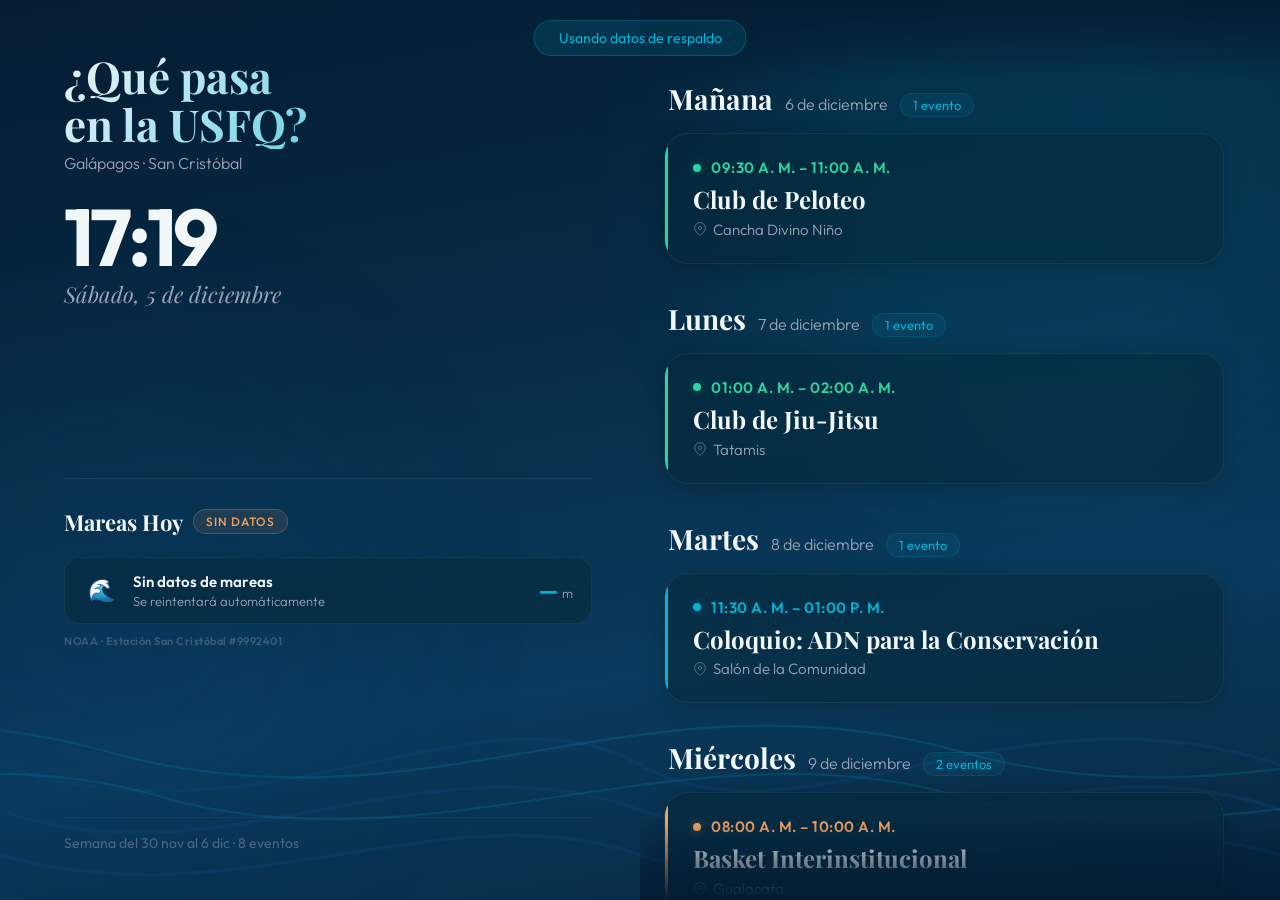
==== html/index.html @ 6d4fbd90 "deploy" ====
<!DOCTYPE html>
<html lang="es">
<head>
<meta charset="UTF-8">
<meta name="viewport" content="width=1920,height=1080,initial-scale=1">
<title>Flujo Orgánico — USFQ Galápagos</title>
<link rel="preconnect" href="https://fonts.googleapis.com">
<link rel="preconnect" href="https://fonts.gstatic.com" crossorigin>
<link href="https://fonts.googleapis.com/css2?family=Outfit:wght@300;400;500;600;700&family=Playfair+Display:ital,wght@0,400;0,700;1,400&display=swap" rel="stylesheet">
<style>
  *, *::before, *::after { margin: 0; padding: 0; box-sizing: border-box; }

  :root {
    --color-primary: #0F4C81;
    --color-bg: #041C32;
    --color-surface: rgba(4, 41, 58, 0.55);
    --color-text: #F1F6F9;
    --color-muted: #9BA4B5;
    --color-accent: #00B4D8;
    --color-warning: #F4A261;
    --color-green: #2DD4A0;
    --font-serif: 'Playfair Display', serif;
    --font-sans: 'Outfit', sans-serif;
    --radius-card: 24px;
    --radius-pill: 9999px;
    --shadow-float: 0 8px 32px rgba(0, 0, 0, 0.35);
    --blur-glass: blur(16px);
  }

  html, body {
    width: 100vw; height: 100vh;
    overflow: hidden;
    background: var(--color-bg);
    font-family: var(--font-sans);
    color: var(--color-text);
  }

  /* ===== BACKGROUND ===== */
  .ocean-bg {
    position: fixed; inset: 0; z-index: 0;
    overflow: hidden;
    background: linear-gradient(170deg, #041C32 0%, #062a44 35%, #0a3a5c 70%, #062640 100%);
  }

  .wave-layer {
    position: absolute; bottom: -10%; left: -50%; width: 200%; height: 50%;
    opacity: 0.25;
  }
  .wave-layer path { fill: none; stroke-width: 2; }
  .wave-layer.w1 { animation: waveSlide 40s linear infinite; }
  .wave-layer.w1 path { stroke: var(--color-primary); stroke-width: 3; }
  .wave-layer.w2 { animation: waveSlide 55s linear infinite reverse; bottom: -6%; opacity: 0.15; }
  .wave-layer.w2 path { stroke: var(--color-accent); stroke-width: 2; }

  @keyframes waveSlide {
    0%   { transform: translateX(0); }
    100% { transform: translateX(-50%); }
  }

  .orb {
    position: fixed; border-radius: 50%;
    filter: blur(100px); opacity: 0.10; z-index: 0; pointer-events: none;
  }
  .orb-1 { width: 600px; height: 600px; background: var(--color-accent); top: -15%; right: -5%; animation: orbPulse 14s ease-in-out infinite; }
  .orb-2 { width: 500px; height: 500px; background: var(--color-primary); bottom: 5%; left: -10%; animation: orbPulse 18s ease-in-out infinite reverse; }

  @keyframes orbPulse {
    0%, 100% { transform: scale(1); opacity: 0.08; }
    50%      { transform: scale(1.2); opacity: 0.15; }
  }

  /* Particles */
  .particles { position: fixed; inset: 0; z-index: 1; pointer-events: none; }
  .particle {
    position: absolute; border-radius: 50%;
    background: var(--color-accent); opacity: 0;
    animation: floatUp linear infinite;
  }
  @keyframes floatUp {
    0%   { opacity: 0; transform: translateY(0) translateX(0); }
    10%  { opacity: 0.5; }
    90%  { opacity: 0.5; }
    100% { opacity: 0; transform: translateY(-100vh) translateX(30px); }
  }

  /* ===== LAYOUT ===== */
  .kiosk {
    position: relative; z-index: 10;
    width: 100vw; height: 100vh;
    display: grid;
    grid-template-columns: 1fr 1fr;
    gap: 0;
  }

  /* ===== LEFT PANEL — Info ===== */
  .left-panel {
    display: flex;
    flex-direction: column;
    justify-content: space-between;
    padding: 52px 48px 48px 64px;
  }

  .top-section {
    display: flex;
    flex-direction: column;
    gap: 24px;
  }

  .brand {
    display: flex;
    flex-direction: column;
    gap: 4px;
  }
  .brand h1 {
    font-family: var(--font-serif);
    font-weight: 700;
    font-size: 44px;
    line-height: 1.1;
    background: linear-gradient(135deg, var(--color-text) 0%, var(--color-accent) 100%);
    -webkit-background-clip: text;
    -webkit-text-fill-color: transparent;
    background-clip: text;
  }
  .brand .campus {
    font-family: var(--font-sans);
    font-weight: 300;
    font-size: 16px;
    color: var(--color-muted);
  }

  .clock-block {
    display: flex;
    flex-direction: column;
    gap: 2px;
  }
  .clock-block .time {
    font-family: var(--font-sans);
    font-weight: 700;
    font-size: 80px;
    line-height: 1;
    color: var(--color-text);
    letter-spacing: -4px;
  }
  .clock-block .date-text {
    font-family: var(--font-serif);
    font-style: italic;
    font-weight: 400;
    font-size: 22px;
    color: var(--color-muted);
  }

  /* ===== TIDES SECTION ===== */
  .tides-section {
    border-top: 1px solid rgba(255,255,255,0.06);
    padding-top: 28px;
  }

  .tides-header {
    display: flex;
    align-items: center;
    gap: 10px;
    margin-bottom: 20px;
  }
  .tides-header h2 {
    font-family: var(--font-serif);
    font-weight: 700;
    font-size: 22px;
    color: var(--color-text);
  }
  .tides-header .tide-badge {
    font-family: var(--font-sans);
    font-weight: 500;
    font-size: 12px;
    letter-spacing: 1px;
    text-transform: uppercase;
    padding: 4px 12px;
    border-radius: var(--radius-pill);
  }
  .tide-badge.rising {
    color: var(--color-accent);
    background: rgba(0, 180, 216, 0.1);
    border: 1px solid rgba(0, 180, 216, 0.25);
  }
  .tide-badge.falling {
    color: var(--color-warning);
    background: rgba(244, 162, 97, 0.1);
    border: 1px solid rgba(244, 162, 97, 0.25);
  }

  .tides-list {
    display: flex;
    flex-direction: column;
    gap: 10px;
  }

  .tide-entry {
    background: var(--color-surface);
    border: 1px solid rgba(255,255,255,0.06);
    border-radius: 16px;
    backdrop-filter: var(--blur-glass);
    -webkit-backdrop-filter: var(--blur-glass);
    padding: 14px 18px;
    display: flex;
    align-items: center;
    gap: 14px;
    transition: border-color 0.4s ease;
  }
  .tide-entry:hover {
    border-color: rgba(0, 180, 216, 0.15);
  }
  .tide-entry.is-next {
    border-color: rgba(0, 180, 216, 0.25);
    box-shadow: 0 4px 20px rgba(0, 180, 216, 0.10);
  }

  .tide-icon {
    font-size: 22px;
    width: 36px;
    text-align: center;
    flex-shrink: 0;
  }

  .tide-info {
    flex: 1;
    display: flex;
    flex-direction: column;
    gap: 2px;
  }
  .tide-info .tide-type {
    font-family: var(--font-sans);
    font-weight: 600;
    font-size: 15px;
    color: var(--color-text);
  }
  .tide-info .tide-time {
    font-family: var(--font-sans);
    font-weight: 300;
    font-size: 13px;
    color: var(--color-muted);
  }

  .tide-height {
    font-family: var(--font-sans);
    font-weight: 700;
    font-size: 22px;
    color: var(--color-accent);
    line-height: 1;
  }
  .tide-height .th-unit {
    font-weight: 300;
    font-size: 13px;
    color: var(--color-muted);
  }

  .tide-entry.type-low .tide-height {
    color: var(--color-warning);
  }

  .tides-loading {
    display: flex;
    align-items: center;
    gap: 12px;
    padding: 20px 0;
    color: var(--color-muted);
    font-size: 15px;
  }
  .tides-loading .mini-ring {
    width: 20px; height: 20px;
    border: 2px solid rgba(0,180,216,0.15);
    border-top-color: var(--color-accent);
    border-radius: 50%;
    animation: spin 1s linear infinite;
  }

  .tide-source {
    margin-top: 10px;
    font-family: var(--font-sans);
    font-size: 11px;
    color: rgba(155, 164, 181, 0.35);
    letter-spacing: 0.5px;
    font-weight: 600;
  }

  .week-label {
    font-family: var(--font-sans);
    font-weight: 400;
    font-size: 14px;
    color: rgba(155, 164, 181, 0.45);
    border-top: 1px solid rgba(255,255,255,0.04);
    padding-top: 16px;
  }

  /* ===== RIGHT PANEL — Event List ===== */
  .right-panel {
    position: relative;
    overflow: hidden;
  }

  /* Fade masks top/bottom */
  .right-panel::before,
  .right-panel::after {
    content: '';
    position: absolute;
    left: 0; right: 0;
    height: 80px;
    z-index: 20;
    pointer-events: none;
  }
  .right-panel::before {
    top: 0;
    background: linear-gradient(180deg, var(--color-bg) 0%, transparent 100%);
  }
  .right-panel::after {
    bottom: 0;
    background: linear-gradient(0deg, var(--color-bg) 0%, transparent 100%);
  }

  .scroll-container {
    height: 100%;
    overflow-y: auto;
    padding: 80px 56px 80px 24px;
    scroll-behavior: smooth;
    scrollbar-width: none;
    -ms-overflow-style: none;
  }
  .scroll-container::-webkit-scrollbar { display: none; }

  /* Day section */
  .day-section {
    margin-bottom: 36px;
  }

  .day-header {
    display: flex;
    align-items: baseline;
    gap: 12px;
    margin-bottom: 16px;
    padding-left: 4px;
  }
  .day-header .day-name {
    font-family: var(--font-serif);
    font-weight: 700;
    font-size: 28px;
    color: var(--color-text);
  }
  .day-header .day-name.is-today {
    color: var(--color-warning);
  }
  .day-header .day-date {
    font-family: var(--font-sans);
    font-weight: 300;
    font-size: 16px;
    color: var(--color-muted);
  }
  .day-header .day-count {
    font-family: var(--font-sans);
    font-weight: 400;
    font-size: 13px;
    color: var(--color-accent);
    background: rgba(0, 180, 216, 0.08);
    border: 1px solid rgba(0, 180, 216, 0.15);
    border-radius: var(--radius-pill);
    padding: 3px 12px;
  }

  /* Event card */
  .event-item {
    background: var(--color-surface);
    border: 1px solid rgba(255, 255, 255, 0.06);
    border-radius: var(--radius-card);
    backdrop-filter: var(--blur-glass);
    -webkit-backdrop-filter: var(--blur-glass);
    box-shadow: 0 4px 20px rgba(0, 0, 0, 0.2);
    padding: 24px 28px;
    margin-bottom: 14px;
    position: relative;
    overflow: hidden;
    transition: transform 0.4s cubic-bezier(0.16, 1, 0.3, 1),
                box-shadow 0.4s ease,
                border-color 0.4s ease;
    animation: cardEnter 0.6s cubic-bezier(0.16, 1, 0.3, 1) both;
  }
  .event-item:hover {
    transform: translateY(-2px) scale(1.01);
    box-shadow: 0 8px 32px rgba(0, 0, 0, 0.3);
    border-color: rgba(0, 180, 216, 0.15);
  }

  @keyframes cardEnter {
    from {
      opacity: 0;
      transform: translateY(20px);
    }
    to {
      opacity: 1;
      transform: translateY(0);
    }
  }

  /* Glow line on left */
  .event-item::before {
    content: '';
    position: absolute;
    top: 12px; bottom: 12px; left: 0;
    width: 3px;
    border-radius: 0 3px 3px 0;
  }
  .event-item.type-academico::before { background: var(--color-accent); }
  .event-item.type-club::before { background: var(--color-green); }
  .event-item.type-deporte::before { background: var(--color-warning); }
  .event-item.type-social::before { background: #E879F9; }
  .event-item.type-bienestar::before { background: #34D399; }
  .event-item.type-evento::before { background: var(--color-muted); }

  .event-item .ev-top {
    display: flex;
    align-items: center;
    gap: 10px;
    margin-bottom: 8px;
  }

  .ev-dot {
    width: 8px; height: 8px;
    border-radius: 50%;
    flex-shrink: 0;
  }
  .type-academico .ev-dot { background: var(--color-accent); box-shadow: 0 0 8px rgba(0,180,216,0.4); }
  .type-club .ev-dot { background: var(--color-green); box-shadow: 0 0 8px rgba(45,212,160,0.4); }
  .type-deporte .ev-dot { background: var(--color-warning); box-shadow: 0 0 8px rgba(244,162,97,0.4); }
  .type-social .ev-dot { background: #E879F9; box-shadow: 0 0 8px rgba(232,121,249,0.4); }
  .type-bienestar .ev-dot { background: #34D399; box-shadow: 0 0 8px rgba(52,211,153,0.4); }
  .type-evento .ev-dot { background: var(--color-muted); }

  .ev-time {
    font-family: var(--font-sans);
    font-weight: 600;
    font-size: 15px;
    letter-spacing: 0.5px;
  }
  .type-academico .ev-time { color: var(--color-accent); }
  .type-club .ev-time { color: var(--color-green); }
  .type-deporte .ev-time { color: var(--color-warning); }
  .type-social .ev-time { color: #E879F9; }
  .type-bienestar .ev-time { color: #34D399; }
  .type-evento .ev-time { color: var(--color-muted); }

  .ev-title {
    font-family: var(--font-serif);
    font-weight: 700;
    font-size: 24px;
    line-height: 1.2;
    color: var(--color-text);
    margin-bottom: 6px;
  }

  .ev-location {
    display: flex;
    align-items: center;
    gap: 6px;
    font-family: var(--font-sans);
    font-weight: 300;
    font-size: 15px;
    color: var(--color-muted);
  }
  .ev-location svg { flex-shrink: 0; opacity: 0.6; }

  /* Happening now pulse */
  .event-item.is-now {
    border-color: rgba(0, 180, 216, 0.3);
    box-shadow: 0 4px 24px rgba(0, 180, 216, 0.12);
  }
  .event-item.is-now::after {
    content: 'AHORA';
    position: absolute;
    top: 12px; right: 16px;
    font-family: var(--font-sans);
    font-weight: 600;
    font-size: 11px;
    letter-spacing: 1.5px;
    color: var(--color-accent);
    background: rgba(0, 180, 216, 0.12);
    border: 1px solid rgba(0, 180, 216, 0.25);
    border-radius: var(--radius-pill);
    padding: 4px 12px;
    animation: nowPulse 2s ease-in-out infinite;
  }
  @keyframes nowPulse {
    0%, 100% { opacity: 1; }
    50% { opacity: 0.5; }
  }

  /* Empty state */
  .empty-state {
    display: flex;
    flex-direction: column;
    align-items: center;
    justify-content: center;
    height: 100%;
    text-align: center;
    padding: 60px;
  }
  .empty-state h2 {
    font-family: var(--font-serif);
    font-style: italic;
    font-weight: 400;
    font-size: 32px;
    color: var(--color-muted);
  }
  .empty-state p {
    font-family: var(--font-sans);
    font-weight: 300;
    font-size: 16px;
    color: rgba(155, 164, 181, 0.5);
    margin-top: 12px;
  }

  /* Loading */
  .loading-state {
    display: flex;
    flex-direction: column;
    align-items: center;
    justify-content: center;
    height: 100%;
    gap: 20px;
  }
  .loading-ring {
    width: 48px; height: 48px;
    border: 3px solid rgba(0, 180, 216, 0.12);
    border-top-color: var(--color-accent);
    border-radius: 50%;
    animation: spin 1s linear infinite;
  }
  @keyframes spin { to { transform: rotate(360deg); } }
  .loading-state p {
    font-family: var(--font-sans);
    font-weight: 300;
    font-size: 16px;
    color: var(--color-muted);
  }

  /* Status badge */
  .status-badge {
    position: fixed;
    top: 20px; left: 50%;
    transform: translateX(-50%) translateY(-60px);
    background: rgba(0, 180, 216, 0.12);
    border: 1px solid rgba(0, 180, 216, 0.25);
    border-radius: var(--radius-pill);
    padding: 8px 24px;
    font-family: var(--font-sans);
    font-weight: 400;
    font-size: 14px;
    color: var(--color-accent);
    z-index: 200;
    opacity: 0;
    transition: all 0.6s cubic-bezier(0.16, 1, 0.3, 1);
  }
  .status-badge.visible {
    opacity: 1;
    transform: translateX(-50%) translateY(0);
  }

  /* Stagger animation delays */
  .event-item:nth-child(1) { animation-delay: 0s; }
  .event-item:nth-child(2) { animation-delay: 0.08s; }
  .event-item:nth-child(3) { animation-delay: 0.16s; }
  .event-item:nth-child(4) { animation-delay: 0.24s; }
  .event-item:nth-child(5) { animation-delay: 0.32s; }
  .event-item:nth-child(6) { animation-delay: 0.4s; }

  /* Auto-scroll indicator */
  .scroll-hint {
    position: absolute;
    bottom: 20px;
    left: 50%;
    transform: translateX(-50%);
    z-index: 25;
    display: flex;
    flex-direction: column;
    align-items: center;
    gap: 4px;
    opacity: 0.4;
    animation: hintBounce 2s ease-in-out infinite;
    pointer-events: none;
  }
  .scroll-hint span {
    font-family: var(--font-sans);
    font-size: 12px;
    color: var(--color-muted);
  }
  @keyframes hintBounce {
    0%, 100% { transform: translateX(-50%) translateY(0); }
    50% { transform: translateX(-50%) translateY(6px); }
  }
</style>
</head>
<body>

<!-- Background -->
<div class="ocean-bg">
  <svg class="wave-layer w1" viewBox="0 0 2400 400" preserveAspectRatio="none">
    <path d="M0,200 C150,280 350,120 600,200 C850,280 1050,120 1200,200 C1350,280 1550,120 1800,200 C2050,280 2250,120 2400,200" />
    <path d="M0,240 C200,310 400,170 600,240 C800,310 1000,170 1200,240 C1400,310 1600,170 1800,240 C2000,310 2200,170 2400,240" />
    <path d="M0,280 C180,340 380,220 600,280 C820,340 1020,220 1200,280 C1380,340 1580,220 1800,280 C2020,340 2220,220 2400,280" />
  </svg>
  <svg class="wave-layer w2" viewBox="0 0 2400 400" preserveAspectRatio="none">
    <path d="M0,220 C200,300 400,140 700,220 C1000,300 1200,140 1500,220 C1800,300 2000,140 2400,220" />
    <path d="M0,260 C250,330 500,190 750,260 C1000,330 1250,190 1500,260 C1750,330 2000,190 2400,260" />
  </svg>
</div>

<div class="orb orb-1"></div>
<div class="orb orb-2"></div>
<div class="particles" id="particles"></div>
<div class="status-badge" id="statusBadge"></div>

<!-- Main layout -->
<div class="kiosk">
  <!-- Left: Title + Clock + Sea Conditions -->
  <div class="left-panel">
    <div class="top-section">
      <div class="brand">
        <h1>¿Qué pasa<br>en la USFQ?</h1>
        <div class="campus">Galápagos · San Cristóbal</div>
      </div>
      <div class="clock-block">
        <div class="time" id="clock">--:--</div>
        <div class="date-text" id="dateText">cargando...</div>
      </div>
    </div>

    <div class="tides-section">
      <div class="tides-header">
        <h2>Mareas Hoy</h2>
        <span class="tide-badge" id="tideBadge" style="display:none;">—</span>
      </div>
      <div id="tidesContent">
        <div class="tides-loading">
          <div class="mini-ring"></div>
          Consultando mareas...
        </div>
      </div>
      <div class="tide-source">NOAA · Estación San Cristóbal #9992401</div>
    </div>

    <div class="week-label" id="weekLabel"></div>
  </div>

  <!-- Right: Event list -->
  <div class="right-panel">
    <div class="scroll-container" id="scrollContainer">
      <div id="eventList">
        <div class="loading-state" id="loadingState">
          <div class="loading-ring"></div>
          <p>Conectando con el calendario...</p>
        </div>
      </div>
    </div>
  </div>
</div>

<script>
// ===== CONFIG =====
const ICS_URL = 'https://outlook.office365.com/owa/calendar/71a3663561a843bca1cccea1dffd9fa6@usfq.edu.ec/7755590ea9af4dcb84b49fb91d1b2a0f13028026135859137563/calendar.ics';
const CORS_PROXIES = [
  url => `https://api.codetabs.com/v1/proxy?quest=${encodeURIComponent(url)}`,
  url => `https://api.allorigins.win/raw?url=${encodeURIComponent(url)}`,
  url => `https://corsproxy.io/?${encodeURIComponent(url)}`,
  url => url  // directo (funciona si se sirve desde servidor local)
];
const REFRESH_INTERVAL = 120000; // 2 minutos
const AUTO_SCROLL_SPEED = 0.4; // px per frame
const AUTO_SCROLL_PAUSE = 8000; // pause at bottom before resetting
const GALAPAGOS_TZ = 'America/Costa_Rica'; // UTC-6, equivalente a Galápagos

const NOAA_ENDPOINT = 'https://api.tidesandcurrents.noaa.gov/api/prod/datagetter';
const NOAA_STATION = '9992401'; // San Cristóbal, Galápagos

let events = [];
let autoScrolling = true;
let scrollPaused = false;
let userInteracted = false;
let userInteractTimer = null;

// ===== CLOCK =====
function updateClock() {
  const now = new Date();
  const opts = { timeZone: GALAPAGOS_TZ };
  document.getElementById('clock').textContent =
    now.toLocaleString('es-EC', { ...opts, hour: '2-digit', minute: '2-digit', hour12: false });

  const day = now.toLocaleString('es-EC', { ...opts, weekday: 'long' });
  const d = now.toLocaleString('es-EC', { ...opts, day: 'numeric' });
  const m = now.toLocaleString('es-EC', { ...opts, month: 'long' });
  document.getElementById('dateText').textContent =
    `${day.charAt(0).toUpperCase() + day.slice(1)}, ${d} de ${m}`;
}
setInterval(updateClock, 1000);
updateClock();

// ===== PARTICLES =====
(function createParticles() {
  const c = document.getElementById('particles');
  for (let i = 0; i < 18; i++) {
    const p = document.createElement('div');
    p.className = 'particle';
    p.style.left = Math.random() * 100 + '%';
    p.style.bottom = '-10px';
    const size = (2 + Math.random() * 3) + 'px';
    p.style.width = size; p.style.height = size;
    p.style.animationDuration = (18 + Math.random() * 25) + 's';
    p.style.animationDelay = (-Math.random() * 30) + 's';
    c.appendChild(p);
  }
})();

// ===== ICS PARSER =====
function parseICS(text) {
  const vevents = [];
  const blocks = text.split('BEGIN:VEVENT');
  blocks.shift();

  for (const block of blocks) {
    const raw = block.split('END:VEVENT')[0];
    const unfolded = raw.replace(/\r?\n[ \t]/g, '');
    const lines = unfolded.split(/\r?\n/);
    const ev = {};

    for (const line of lines) {
      const ci = line.indexOf(':');
      if (ci < 0) continue;
      const keyPart = line.substring(0, ci);
      const value = line.substring(ci + 1);
      const key = keyPart.split(';')[0].trim();

      if (key === 'SUMMARY') ev.summary = value.replace(/\\n/g, ' ').replace(/\\,/g, ',').trim();
      if (key === 'DTSTART') ev.dtstart = parseICSDate(value, keyPart);
      if (key === 'DTEND') ev.dtend = parseICSDate(value, keyPart);
      if (key === 'LOCATION') ev.location = value.replace(/\\n/g, ' ').replace(/\\,/g, ',').trim();
      if (key === 'DESCRIPTION') ev.description = value.replace(/\\n/g, '\n').replace(/\\,/g, ',').trim();
      if (key === 'RRULE') ev.rrule = value;
    }
    if (ev.summary && ev.dtstart) vevents.push(ev);
  }
  return expandAndSort(vevents);
}

function parseICSDate(value, keyPart) {
  const isDate = keyPart.includes('VALUE=DATE') || (value.length === 8 && !value.includes('T'));
  const clean = value.replace('Z', '');

  // Eventos de día completo: anclar a Galápagos UTC-6
  if (isDate) return new Date(clean.slice(0,4)+'-'+clean.slice(4,6)+'-'+clean.slice(6,8)+'T00:00:00-06:00');

  const y=clean.slice(0,4), mo=clean.slice(4,6), d=clean.slice(6,8);
  const h=clean.slice(9,11), mi=clean.slice(11,13), s=clean.slice(13,15)||'00';

  // Si termina en Z → UTC explícito
  if (value.endsWith('Z')) return new Date(`${y}-${mo}-${d}T${h}:${mi}:${s}Z`);

  // Resolver offset según TZID de Microsoft
  const offset = resolveMicrosoftTZID(keyPart);
  return new Date(`${y}-${mo}-${d}T${h}:${mi}:${s}${offset}`);
}

function resolveMicrosoftTZID(keyPart) {
  const tzMatch = keyPart.match(/TZID="([^"]+)"/) || keyPart.match(/TZID=([^;:]+)/);
  if (!tzMatch) return '-06:00'; // sin TZID → asumir Galápagos

  const tz = tzMatch[1].toLowerCase();

  // UTC variants
  if (tz.includes('utc') || tz.includes('greenwich') || tz.includes('gmt standard'))
    return '+00:00';

  // UTC-6 sin DST (Galápagos, Centro América, Saskatchewan)
  if (tz.includes('central america') || tz.includes('canada central'))
    return '-06:00';

  // US Central (con DST, pero para Galápagos tratamos como -06:00)
  if (tz.includes('central standard') || tz.includes('central time'))
    return '-06:00';

  // Ecuador continental / Colombia / Perú = UTC-5
  if (tz.includes('sa pacific') || tz.includes('colombia') || tz.includes('lima') || tz.includes('bogota') || tz.includes('guayaquil'))
    return '-05:00';

  // US Eastern = UTC-5 (sin considerar DST para simplicidad)
  if (tz.includes('eastern'))
    return '-05:00';

  // Fallback: Galápagos UTC-6
  return '-06:00';
}

function getWeekBounds() {
  const now = new Date();
  const day = now.getDay();
  const diffToMon = day === 0 ? -6 : 1 - day;
  const monday = new Date(now);
  monday.setDate(now.getDate() + diffToMon);
  monday.setHours(0,0,0,0);
  const sunday = new Date(monday);
  sunday.setDate(monday.getDate() + 6);
  sunday.setHours(23,59,59,999);
  return { monday, sunday };
}

function expandAndSort(vevents) {
  const { monday, sunday } = getWeekBounds();
  let expanded = [];
  for (const ev of vevents) {
    if (ev.rrule) {
      expanded.push(...expandRRule(ev, monday, sunday));
    } else if (ev.dtstart >= monday && ev.dtstart <= sunday) {
      expanded.push({ ...ev });
    }
  }
  const seen = new Set();
  expanded = expanded.filter(ev => {
    const key = ev.summary + '|' + ev.dtstart.toISOString().slice(0,16);
    if (seen.has(key)) return false;
    seen.add(key); return true;
  });
  return expanded.sort((a, b) => a.dtstart - b.dtstart);
}

function expandRRule(ev, from, to) {
  const rule = {};
  ev.rrule.split(';').forEach(p => { const [k,v] = p.split('='); rule[k] = v; });
  const instances = [];
  const freq = rule.FREQ;
  const until = rule.UNTIL ? parseICSDate(rule.UNTIL, '') : to;
  const count = rule.COUNT ? parseInt(rule.COUNT) : 200;
  const interval = rule.INTERVAL ? parseInt(rule.INTERVAL) : 1;
  const byDay = rule.BYDAY ? rule.BYDAY.split(',') : null;
  const dayMap = { SU:0, MO:1, TU:2, WE:3, TH:4, FR:5, SA:6 };
  let cursor = new Date(ev.dtstart);
  let gen = 0;
  const dur = ev.dtend ? (ev.dtend - ev.dtstart) : 3600000;
  while (cursor <= until && cursor <= to && gen < count) {
    if (cursor >= from) {
      let inc = true;
      if (byDay) inc = byDay.some(d => dayMap[d] === cursor.getDay());
      if (inc) {
        instances.push({ ...ev, dtstart: new Date(cursor), dtend: new Date(cursor.getTime()+dur), rrule: undefined });
        gen++;
      }
    }
    if (freq === 'DAILY') cursor.setDate(cursor.getDate() + 1);
    else if (freq === 'WEEKLY') {
      cursor.setDate(cursor.getDate() + (byDay && byDay.length > 1 ? 1 : 7 * interval));
    } else if (freq === 'MONTHLY') cursor.setMonth(cursor.getMonth() + interval);
    else cursor.setDate(cursor.getDate() + 1);
  }
  return instances;
}

// ===== FETCH =====
async function fetchCalendar() {
  showStatus('Actualizando...');
  for (const proxy of CORS_PROXIES) {
    try {
      const resp = await fetch(proxy(ICS_URL), { cache: 'no-cache' });
      if (!resp.ok) continue;
      const text = await resp.text();
      if (!text.includes('BEGIN:VCALENDAR')) continue;
      const parsed = parseICS(text);
      if (parsed.length > 0) {
        events = parsed;
        showStatus(`${events.length} eventos esta semana`);
        setTimeout(hideStatus, 3000);
        return true;
      }
    } catch(e) { continue; }
  }
  showStatus('Usando datos de respaldo');
  setTimeout(hideStatus, 3000);
  useFallbackData();
  return false;
}

function useFallbackData() {
  const nxt = (dow, h, m) => {
    const now = new Date(), d = new Date(now);
    const diff = (dow - d.getDay() + 7) % 7;
    d.setDate(d.getDate() + (diff === 0 && d.getHours() >= h ? 7 : diff));
    d.setHours(h, m, 0, 0); return d;
  };
  events = [
    { summary: 'Club de Jiu-Jitsu', dtstart: nxt(1,7,0), dtend: nxt(1,8,0), location: 'Tatamis' },
    { summary: 'Coloquio: ADN para la Conservación', dtstart: nxt(2,17,30), dtend: nxt(2,19,0), location: 'Salón de la Comunidad' },
    { summary: 'Club de Yoga', dtstart: nxt(3,18,0), dtend: nxt(3,19,30), location: 'Terraza USFQ' },
    { summary: 'Basket Interinstitucional', dtstart: nxt(3,14,0), dtend: nxt(3,16,0), location: 'Gualacata' },
    { summary: 'TardeDePelis', dtstart: nxt(4,17,30), dtend: nxt(4,19,30), location: 'Salón de la Comunidad' },
    { summary: 'Club Alfa Training', dtstart: nxt(5,12,30), dtend: nxt(5,13,30), location: 'Banderas – Lobería – Playa Mann' },
    { summary: 'Club Creative Lab', dtstart: nxt(5,16,0), dtend: nxt(5,18,0), location: 'Pérgola' },
    { summary: 'Club de Peloteo', dtstart: nxt(0,15,30), dtend: nxt(0,17,0), location: 'Cancha Divino Niño' },
  ].sort((a,b) => a.dtstart - b.dtstart);
}

// ===== RENDER =====
function renderEvents() {
  const list = document.getElementById('eventList');
  list.innerHTML = '';

  if (events.length === 0) {
    list.innerHTML = `<div class="empty-state"><h2>No hay eventos esta semana</h2><p>El calendario se actualiza automáticamente</p></div>`;
    return;
  }

  // Group by day
  const groups = new Map();
  const now = new Date();
  events.forEach(ev => {
    const key = ev.dtstart.toDateString();
    if (!groups.has(key)) groups.set(key, []);
    groups.get(key).push(ev);
  });

  let cardIndex = 0;
  groups.forEach((dayEvents, dateKey) => {
    const section = document.createElement('div');
    section.className = 'day-section';

    const d = dayEvents[0].dtstart;
    const dayLabel = getRelativeDay(d);
    const isToday = isSameDay(d, now);
    const dateStr = d.toLocaleDateString('es-EC', { day: 'numeric', month: 'long', timeZone: GALAPAGOS_TZ });

    section.innerHTML = `
      <div class="day-header">
        <span class="day-name ${isToday ? 'is-today' : ''}">${dayLabel}</span>
        <span class="day-date">${dateStr}</span>
        <span class="day-count">${dayEvents.length} evento${dayEvents.length > 1 ? 's' : ''}</span>
      </div>`;

    dayEvents.forEach(ev => {
      const typeClass = 'type-' + detectType(ev.summary);
      const isNow = isHappeningNow(ev, now);
      const card = document.createElement('div');
      card.className = `event-item ${typeClass}${isNow ? ' is-now' : ''}`;
      card.style.animationDelay = (cardIndex * 0.07) + 's';

      card.innerHTML = `
        <div class="ev-top">
          <div class="ev-dot"></div>
          <span class="ev-time">${formatTime(ev.dtstart)}${ev.dtend ? ' – ' + formatTime(ev.dtend) : ''}</span>
        </div>
        <div class="ev-title">${cleanTitle(ev.summary)}</div>
        ${ev.location ? `
        <div class="ev-location">
          <svg width="14" height="14" fill="none" stroke="currentColor" stroke-width="1.5" viewBox="0 0 24 24">
            <path d="M21 10c0 7-9 13-9 13s-9-6-9-13a9 9 0 0118 0z"/><circle cx="12" cy="10" r="3"/>
          </svg>
          ${ev.location.replace(/📍\s?/, '')}
        </div>` : ''}`;
      section.appendChild(card);
      cardIndex++;
    });

    list.appendChild(section);
  });

  // Update week label
  const { monday, sunday } = getWeekBounds();
  const mFmt = monday.toLocaleDateString('es-EC', { day: 'numeric', month: 'short' });
  const sFmt = sunday.toLocaleDateString('es-EC', { day: 'numeric', month: 'short' });
  document.getElementById('weekLabel').textContent =
    `Semana del ${mFmt} al ${sFmt} · ${events.length} eventos`;
}

// ===== AUTO-SCROLL =====
function setupAutoScroll() {
  const container = document.getElementById('scrollContainer');
  let direction = 1;
  let pauseTimeout = null;

  // Pause auto-scroll on user interaction
  container.addEventListener('wheel', onUserInteract, { passive: true });
  container.addEventListener('touchstart', onUserInteract, { passive: true });
  container.addEventListener('mousedown', onUserInteract);

  function onUserInteract() {
    userInteracted = true;
    clearTimeout(userInteractTimer);
    userInteractTimer = setTimeout(() => { userInteracted = false; }, 15000);
  }

  function scrollStep() {
    if (userInteracted) {
      requestAnimationFrame(scrollStep);
      return;
    }

    const maxScroll = container.scrollHeight - container.clientHeight;
    if (maxScroll <= 0) {
      requestAnimationFrame(scrollStep);
      return;
    }

    if (!scrollPaused) {
      container.scrollTop += AUTO_SCROLL_SPEED * direction;

      // Hit bottom
      if (container.scrollTop >= maxScroll - 1) {
        scrollPaused = true;
        clearTimeout(pauseTimeout);
        pauseTimeout = setTimeout(() => {
          direction = -1;
          scrollPaused = false;
        }, AUTO_SCROLL_PAUSE);
      }
      // Hit top
      if (container.scrollTop <= 1 && direction === -1) {
        scrollPaused = true;
        clearTimeout(pauseTimeout);
        pauseTimeout = setTimeout(() => {
          direction = 1;
          scrollPaused = false;
        }, AUTO_SCROLL_PAUSE);
      }
    }

    requestAnimationFrame(scrollStep);
  }

  requestAnimationFrame(scrollStep);
}

// ===== HELPERS =====
function formatTime(d) {
  return d.toLocaleTimeString('es-EC', { hour: '2-digit', minute: '2-digit', hour12: true, timeZone: GALAPAGOS_TZ }).toUpperCase();
}

function isSameDay(a, b) {
  return a.toDateString() === b.toDateString();
}

function getRelativeDay(d) {
  const now = new Date();
  const today = new Date(now.getFullYear(), now.getMonth(), now.getDate());
  const target = new Date(d.getFullYear(), d.getMonth(), d.getDate());
  const diff = Math.round((target - today) / 86400000);
  if (diff === 0) return 'Hoy';
  if (diff === 1) return 'Mañana';
  if (diff === -1) return 'Ayer';
  const name = d.toLocaleDateString('es-EC', { weekday: 'long', timeZone: GALAPAGOS_TZ });
  return name.charAt(0).toUpperCase() + name.slice(1);
}

function isHappeningNow(ev, now) {
  return ev.dtstart <= now && ev.dtend && ev.dtend >= now;
}

function cleanTitle(s) {
  return (s || 'Evento').trim();
}

function detectType(summary) {
  const s = summary.toLowerCase();
  if (s.includes('coloquio') || s.includes('taller') || s.includes('charla') || s.includes('seminario')) return 'academico';
  if (s.includes('club') || s.includes('training') || s.includes('creative')) return 'club';
  if (s.includes('basket') || s.includes('peloteo') || s.includes('jiu') || s.includes('alfa')) return 'deporte';
  if (s.includes('pelis') || s.includes('pizza') || s.includes('celebra') || s.includes('almuerzo')) return 'social';
  if (s.includes('mental') || s.includes('salud') || s.includes('bienestar') || s.includes('yoga')) return 'bienestar';
  return 'evento';
}

function showStatus(msg) {
  const el = document.getElementById('statusBadge');
  el.textContent = msg;
  el.classList.add('visible');
}
function hideStatus() {
  document.getElementById('statusBadge').classList.remove('visible');
}

// ===== TIDES — NOAA API =====
async function fetchTides() {
  try {
    const now = new Date();
    const dateStr = now.toLocaleDateString('en-CA', { timeZone: GALAPAGOS_TZ }).replace(/-/g, '');
    const url = `${NOAA_ENDPOINT}?begin_date=${dateStr}&end_date=${dateStr}&station=${NOAA_STATION}&product=predictions&datum=MLLW&time_zone=lst&interval=hilo&units=metric&format=json`;

    const resp = await fetch(url, { cache: 'no-cache' });
    if (!resp.ok) throw new Error('NOAA API error ' + resp.status);
    const data = await resp.json();

    if (data.predictions && data.predictions.length > 0) {
      renderTides(data.predictions);
    } else {
      renderTidesFallback();
    }
  } catch (e) {
    console.warn('NOAA tides error:', e);
    renderTidesFallback();
  }
}

function renderTides(predictions) {
  const container = document.getElementById('tidesContent');
  const badge = document.getElementById('tideBadge');
  const now = new Date();

  // Determinar la próxima marea
  let nextIdx = -1;
  for (let i = 0; i < predictions.length; i++) {
    const tideTime = parseTideTime(predictions[i].t);
    if (tideTime > now) { nextIdx = i; break; }
  }

  // Determinar si la marea está subiendo o bajando
  let tidePhase = 'rising';
  if (nextIdx >= 0) {
    tidePhase = predictions[nextIdx].type === 'H' ? 'rising' : 'falling';
  }

  badge.textContent = tidePhase === 'rising' ? 'Subiendo' : 'Bajando';
  badge.className = 'tide-badge ' + tidePhase;
  badge.style.display = 'inline-block';

  let html = '<div class="tides-list">';

  predictions.forEach((p, i) => {
    const isHigh = p.type === 'H';
    const isNext = i === nextIdx;
    const height = parseFloat(p.v).toFixed(2);
    const timeParts = p.t.split(' ');
    const timeStr = timeParts[1]; // "HH:MM"
    const tideTime = parseTideTime(p.t);
    const isPast = tideTime < now;

    html += `
      <div class="tide-entry ${isHigh ? 'type-high' : 'type-low'}${isNext ? ' is-next' : ''}" style="${isPast && !isNext ? 'opacity: 0.45;' : ''}">
        <div class="tide-icon">${isHigh ? '🌊' : '🏖️'}</div>
        <div class="tide-info">
          <span class="tide-type">${isHigh ? 'Pleamar' : 'Bajamar'}${isNext ? ' — próxima' : ''}</span>
          <span class="tide-time">${timeStr} h</span>
        </div>
        <div class="tide-height">${height} <span class="th-unit">m</span></div>
      </div>`;
  });

  html += '</div>';
  container.innerHTML = html;
}

function parseTideTime(tStr) {
  // tStr = "2026-03-31 05:12"
  const [datePart, timePart] = tStr.split(' ');
  // NOAA lst = hora local de la estación (Galápagos = UTC-6)
  return new Date(`${datePart}T${timePart}:00-06:00`);
}

function renderTidesFallback() {
  const container = document.getElementById('tidesContent');
  container.innerHTML = `
    <div class="tides-list">
      <div class="tide-entry type-high">
        <div class="tide-icon">🌊</div>
        <div class="tide-info">
          <span class="tide-type">Sin datos de mareas</span>
          <span class="tide-time">Se reintentará automáticamente</span>
        </div>
        <div class="tide-height">— <span class="th-unit">m</span></div>
      </div>
    </div>`;

  const badge = document.getElementById('tideBadge');
  badge.textContent = 'Sin datos';
  badge.className = 'tide-badge falling';
  badge.style.display = 'inline-block';
}

// ===== INIT =====
async function init() {
  // Launch both fetches in parallel
  const [_cal, _tides] = await Promise.allSettled([
    fetchCalendar(),
    fetchTides()
  ]);

  renderEvents();
  setupAutoScroll();

  // Refresh calendar every 10 min
  setInterval(async () => {
    await fetchCalendar();
    renderEvents();
  }, REFRESH_INTERVAL);

  // Refresh tides every hour
  setInterval(fetchTides, 3600000);

  // Re-check "now" status every minute
  setInterval(() => {
    renderEvents();
  }, 60000);
}

init();
</script>
</body>
</html>
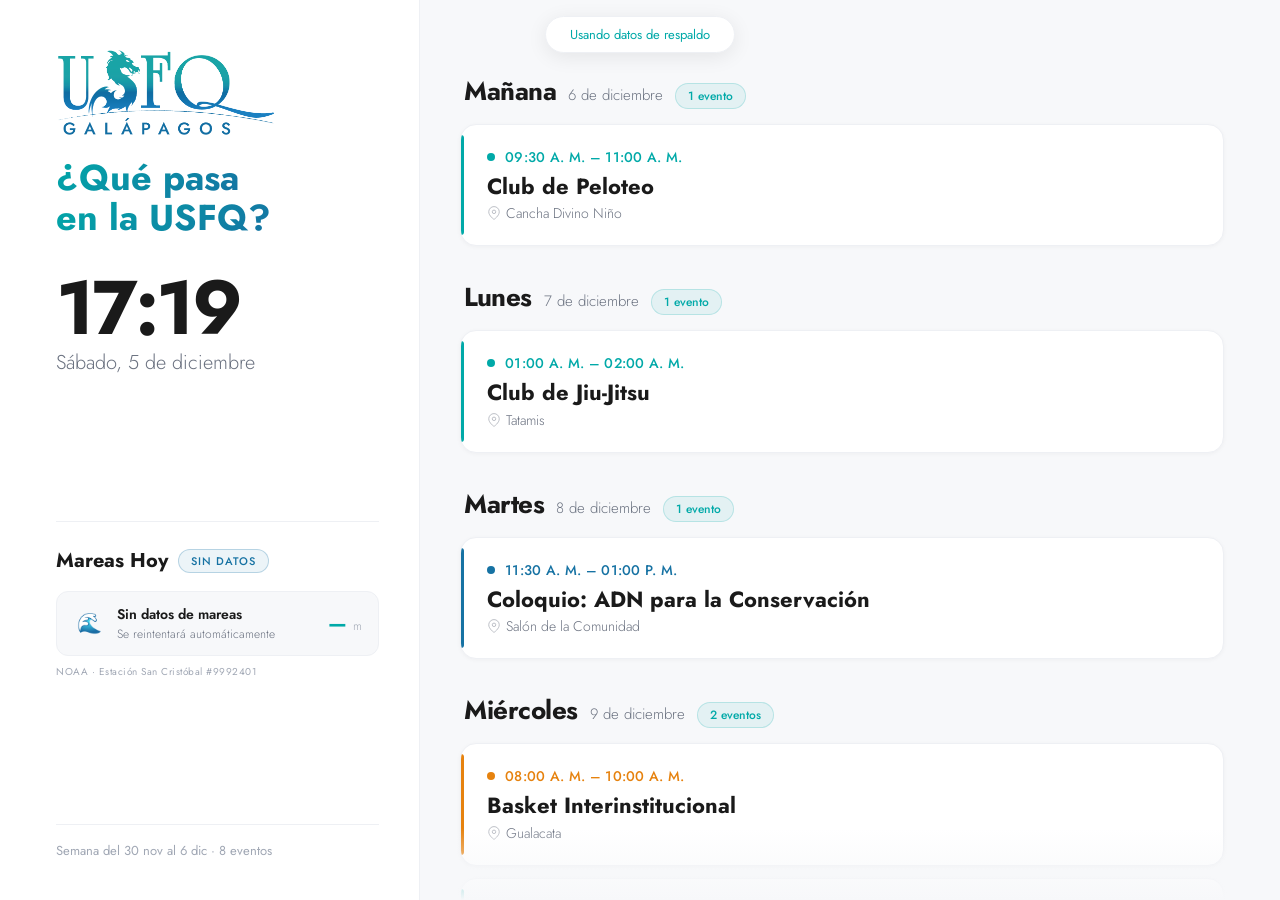
==== commit 1f78d146: "deploy" ====
--- a/html/index.html
+++ b/html/index.html
@@ -3,129 +3,119 @@
 <head>
 <meta charset="UTF-8">
 <meta name="viewport" content="width=1920,height=1080,initial-scale=1">
-<title>Flujo Orgánico — USFQ Galápagos</title>
+<meta http-equiv="Cache-Control" content="no-cache, no-store, must-revalidate">
+<meta http-equiv="Pragma" content="no-cache">
+<meta http-equiv="Expires" content="0">
+<title>¿Qué pasa en la USFQ? — Galápagos</title>
 <link rel="preconnect" href="https://fonts.googleapis.com">
 <link rel="preconnect" href="https://fonts.gstatic.com" crossorigin>
-<link href="https://fonts.googleapis.com/css2?family=Outfit:wght@300;400;500;600;700&family=Playfair+Display:ital,wght@0,400;0,700;1,400&display=swap" rel="stylesheet">
+<link href="https://fonts.googleapis.com/css2?family=Jost:wght@300;400;500;700&display=swap" rel="stylesheet">
 <style>
   *, *::before, *::after { margin: 0; padding: 0; box-sizing: border-box; }
 
   :root {
-    --color-primary: #0F4C81;
-    --color-bg: #041C32;
-    --color-surface: rgba(4, 41, 58, 0.55);
-    --color-text: #F1F6F9;
-    --color-muted: #9BA4B5;
-    --color-accent: #00B4D8;
-    --color-warning: #F4A261;
-    --color-green: #2DD4A0;
-    --font-serif: 'Playfair Display', serif;
-    --font-sans: 'Outfit', sans-serif;
-    --radius-card: 24px;
+    /* Cromática USFQ Galápagos */
+    --verde-galapagos: #00A9A8;
+    --azul-pacifico:   #1672A3;
+    --negro-corp:      #1A1A1A;
+    --blanco:          #FFFFFF;
+    --gris-100:        #F7F8FA;
+    --gris-200:        #EEF0F4;
+    --gris-300:        #D5D9E0;
+    --gris-400:        #A0A7B4;
+    --gris-500:        #6B7280;
+    --gradiente:       linear-gradient(135deg, #00A9A8 0%, #1672A3 100%);
+
+    /* Colores de tipo de evento */
+    --type-academico:  #1672A3;
+    --type-club:       #00A9A8;
+    --type-deporte:    #E6820E;
+    --type-social:     #9333EA;
+    --type-bienestar:  #059669;
+    --type-evento:     #6B7280;
+
+    /* Tipografía */
+    --font: 'Jost', sans-serif;
+    --radius: 16px;
     --radius-pill: 9999px;
-    --shadow-float: 0 8px 32px rgba(0, 0, 0, 0.35);
-    --blur-glass: blur(16px);
   }
 
   html, body {
     width: 100vw; height: 100vh;
     overflow: hidden;
-    background: var(--color-bg);
-    font-family: var(--font-sans);
-    color: var(--color-text);
-  }
-
-  /* ===== BACKGROUND ===== */
-  .ocean-bg {
+    background: var(--blanco);
+    font-family: var(--font);
+    color: var(--negro-corp);
+  }
+
+  /* ===== BACKGROUND SUTIL ===== */
+  .bg-pattern {
     position: fixed; inset: 0; z-index: 0;
+    pointer-events: none;
     overflow: hidden;
-    background: linear-gradient(170deg, #041C32 0%, #062a44 35%, #0a3a5c 70%, #062640 100%);
-  }
-
-  .wave-layer {
-    position: absolute; bottom: -10%; left: -50%; width: 200%; height: 50%;
-    opacity: 0.25;
-  }
-  .wave-layer path { fill: none; stroke-width: 2; }
-  .wave-layer.w1 { animation: waveSlide 40s linear infinite; }
-  .wave-layer.w1 path { stroke: var(--color-primary); stroke-width: 3; }
-  .wave-layer.w2 { animation: waveSlide 55s linear infinite reverse; bottom: -6%; opacity: 0.15; }
-  .wave-layer.w2 path { stroke: var(--color-accent); stroke-width: 2; }
-
-  @keyframes waveSlide {
-    0%   { transform: translateX(0); }
-    100% { transform: translateX(-50%); }
-  }
-
-  .orb {
-    position: fixed; border-radius: 50%;
-    filter: blur(100px); opacity: 0.10; z-index: 0; pointer-events: none;
-  }
-  .orb-1 { width: 600px; height: 600px; background: var(--color-accent); top: -15%; right: -5%; animation: orbPulse 14s ease-in-out infinite; }
-  .orb-2 { width: 500px; height: 500px; background: var(--color-primary); bottom: 5%; left: -10%; animation: orbPulse 18s ease-in-out infinite reverse; }
-
-  @keyframes orbPulse {
-    0%, 100% { transform: scale(1); opacity: 0.08; }
-    50%      { transform: scale(1.2); opacity: 0.15; }
-  }
-
-  /* Particles */
-  .particles { position: fixed; inset: 0; z-index: 1; pointer-events: none; }
-  .particle {
-    position: absolute; border-radius: 50%;
-    background: var(--color-accent); opacity: 0;
-    animation: floatUp linear infinite;
-  }
-  @keyframes floatUp {
-    0%   { opacity: 0; transform: translateY(0) translateX(0); }
-    10%  { opacity: 0.5; }
-    90%  { opacity: 0.5; }
-    100% { opacity: 0; transform: translateY(-100vh) translateX(30px); }
-  }
+  }
+
+  .bg-gradient-strip {
+    position: absolute;
+    top: 0; left: 0; right: 0;
+    height: 4px;
+    background: var(--gradiente);
+  }
+
+  .bg-orb {
+    position: absolute;
+    border-radius: 50%;
+    filter: blur(120px);
+    opacity: 0.04;
+    pointer-events: none;
+  }
+  .bg-orb-1 { width: 800px; height: 800px; background: var(--verde-galapagos); top: -20%; right: -10%; }
+  .bg-orb-2 { width: 600px; height: 600px; background: var(--azul-pacifico);   bottom: -15%; left: -5%; }
 
   /* ===== LAYOUT ===== */
   .kiosk {
     position: relative; z-index: 10;
     width: 100vw; height: 100vh;
     display: grid;
-    grid-template-columns: 1fr 1fr;
-    gap: 0;
-  }
-
-  /* ===== LEFT PANEL — Info ===== */
+    grid-template-columns: 420px 1fr;
+  }
+
+  /* ===== LEFT PANEL ===== */
   .left-panel {
     display: flex;
     flex-direction: column;
     justify-content: space-between;
-    padding: 52px 48px 48px 64px;
+    padding: 48px 40px 40px 56px;
+    border-right: 1px solid var(--gris-200);
+    background: var(--blanco);
   }
 
   .top-section {
     display: flex;
     flex-direction: column;
-    gap: 24px;
+    gap: 32px;
   }
 
   .brand {
     display: flex;
     flex-direction: column;
-    gap: 4px;
-  }
-  .brand h1 {
-    font-family: var(--font-serif);
+    gap: 20px;
+  }
+  .brand-logo {
+    width: 220px;
+    height: auto;
+  }
+  .brand-title {
     font-weight: 700;
-    font-size: 44px;
+    font-size: 36px;
     line-height: 1.1;
-    background: linear-gradient(135deg, var(--color-text) 0%, var(--color-accent) 100%);
+    color: var(--negro-corp);
+  }
+  .brand-title span {
+    background: var(--gradiente);
     -webkit-background-clip: text;
     -webkit-text-fill-color: transparent;
     background-clip: text;
-  }
-  .brand .campus {
-    font-family: var(--font-sans);
-    font-weight: 300;
-    font-size: 16px;
-    color: var(--color-muted);
   }
 
   .clock-block {
@@ -134,289 +124,223 @@
     gap: 2px;
   }
   .clock-block .time {
-    font-family: var(--font-sans);
     font-weight: 700;
-    font-size: 80px;
+    font-size: 76px;
     line-height: 1;
-    color: var(--color-text);
-    letter-spacing: -4px;
+    color: var(--negro-corp);
+    letter-spacing: -3px;
   }
   .clock-block .date-text {
-    font-family: var(--font-serif);
-    font-style: italic;
-    font-weight: 400;
-    font-size: 22px;
-    color: var(--color-muted);
-  }
-
-  /* ===== TIDES SECTION ===== */
+    font-weight: 300;
+    font-size: 20px;
+    color: var(--gris-500);
+  }
+
+  /* ===== TIDES ===== */
   .tides-section {
-    border-top: 1px solid rgba(255,255,255,0.06);
-    padding-top: 28px;
+    border-top: 1px solid var(--gris-200);
+    padding-top: 24px;
   }
 
   .tides-header {
     display: flex;
     align-items: center;
     gap: 10px;
-    margin-bottom: 20px;
+    margin-bottom: 16px;
   }
   .tides-header h2 {
-    font-family: var(--font-serif);
     font-weight: 700;
-    font-size: 22px;
-    color: var(--color-text);
-  }
-  .tides-header .tide-badge {
-    font-family: var(--font-sans);
+    font-size: 20px;
+    color: var(--negro-corp);
+  }
+  .tide-badge {
     font-weight: 500;
-    font-size: 12px;
+    font-size: 11px;
     letter-spacing: 1px;
     text-transform: uppercase;
-    padding: 4px 12px;
+    padding: 3px 12px;
     border-radius: var(--radius-pill);
   }
   .tide-badge.rising {
-    color: var(--color-accent);
-    background: rgba(0, 180, 216, 0.1);
-    border: 1px solid rgba(0, 180, 216, 0.25);
+    color: var(--verde-galapagos);
+    background: rgba(0, 169, 168, 0.08);
+    border: 1px solid rgba(0, 169, 168, 0.25);
   }
   .tide-badge.falling {
-    color: var(--color-warning);
-    background: rgba(244, 162, 97, 0.1);
-    border: 1px solid rgba(244, 162, 97, 0.25);
+    color: var(--azul-pacifico);
+    background: rgba(22, 114, 163, 0.08);
+    border: 1px solid rgba(22, 114, 163, 0.25);
   }
 
   .tides-list {
     display: flex;
     flex-direction: column;
-    gap: 10px;
+    gap: 8px;
   }
 
   .tide-entry {
-    background: var(--color-surface);
-    border: 1px solid rgba(255,255,255,0.06);
-    border-radius: 16px;
-    backdrop-filter: var(--blur-glass);
-    -webkit-backdrop-filter: var(--blur-glass);
-    padding: 14px 18px;
-    display: flex;
-    align-items: center;
-    gap: 14px;
-    transition: border-color 0.4s ease;
-  }
-  .tide-entry:hover {
-    border-color: rgba(0, 180, 216, 0.15);
-  }
-  .tide-entry.is-next {
-    border-color: rgba(0, 180, 216, 0.25);
-    box-shadow: 0 4px 20px rgba(0, 180, 216, 0.10);
-  }
-
-  .tide-icon {
-    font-size: 22px;
-    width: 36px;
-    text-align: center;
-    flex-shrink: 0;
-  }
-
-  .tide-info {
-    flex: 1;
-    display: flex;
-    flex-direction: column;
-    gap: 2px;
-  }
-  .tide-info .tide-type {
-    font-family: var(--font-sans);
-    font-weight: 600;
-    font-size: 15px;
-    color: var(--color-text);
-  }
-  .tide-info .tide-time {
-    font-family: var(--font-sans);
-    font-weight: 300;
-    font-size: 13px;
-    color: var(--color-muted);
-  }
-
-  .tide-height {
-    font-family: var(--font-sans);
-    font-weight: 700;
-    font-size: 22px;
-    color: var(--color-accent);
-    line-height: 1;
-  }
-  .tide-height .th-unit {
-    font-weight: 300;
-    font-size: 13px;
-    color: var(--color-muted);
-  }
-
-  .tide-entry.type-low .tide-height {
-    color: var(--color-warning);
-  }
-
-  .tides-loading {
+    background: var(--gris-100);
+    border: 1px solid var(--gris-200);
+    border-radius: 12px;
+    padding: 12px 16px;
     display: flex;
     align-items: center;
     gap: 12px;
-    padding: 20px 0;
-    color: var(--color-muted);
-    font-size: 15px;
-  }
+    transition: border-color 0.3s ease;
+  }
+  .tide-entry.is-next {
+    border-color: var(--verde-galapagos);
+    background: rgba(0, 169, 168, 0.04);
+    box-shadow: 0 2px 12px rgba(0, 169, 168, 0.08);
+  }
+
+  .tide-icon { font-size: 20px; width: 32px; text-align: center; flex-shrink: 0; }
+  .tide-info { flex: 1; display: flex; flex-direction: column; gap: 1px; }
+  .tide-info .tide-type { font-weight: 600; font-size: 14px; color: var(--negro-corp); }
+  .tide-info .tide-time { font-weight: 300; font-size: 12px; color: var(--gris-500); }
+  .tide-height { font-weight: 700; font-size: 20px; color: var(--verde-galapagos); }
+  .tide-entry.type-low .tide-height { color: var(--azul-pacifico); }
+  .tide-height .th-unit { font-weight: 300; font-size: 12px; color: var(--gris-400); }
+
+  .tides-loading { display: flex; align-items: center; gap: 10px; padding: 16px 0; color: var(--gris-500); font-size: 14px; }
   .tides-loading .mini-ring {
-    width: 20px; height: 20px;
-    border: 2px solid rgba(0,180,216,0.15);
-    border-top-color: var(--color-accent);
+    width: 18px; height: 18px;
+    border: 2px solid var(--gris-200);
+    border-top-color: var(--verde-galapagos);
     border-radius: 50%;
     animation: spin 1s linear infinite;
   }
 
   .tide-source {
-    margin-top: 10px;
-    font-family: var(--font-sans);
-    font-size: 11px;
-    color: rgba(155, 164, 181, 0.35);
+    margin-top: 8px;
+    font-size: 10px;
+    color: var(--gris-400);
     letter-spacing: 0.5px;
-    font-weight: 600;
   }
 
   .week-label {
-    font-family: var(--font-sans);
     font-weight: 400;
-    font-size: 14px;
-    color: rgba(155, 164, 181, 0.45);
-    border-top: 1px solid rgba(255,255,255,0.04);
+    font-size: 13px;
+    color: var(--gris-400);
+    border-top: 1px solid var(--gris-200);
     padding-top: 16px;
   }
 
-  /* ===== RIGHT PANEL — Event List ===== */
+  /* ===== RIGHT PANEL ===== */
   .right-panel {
     position: relative;
     overflow: hidden;
-  }
-
-  /* Fade masks top/bottom */
+    background: var(--gris-100);
+  }
+
   .right-panel::before,
   .right-panel::after {
     content: '';
     position: absolute;
     left: 0; right: 0;
-    height: 80px;
+    height: 72px;
     z-index: 20;
     pointer-events: none;
   }
   .right-panel::before {
     top: 0;
-    background: linear-gradient(180deg, var(--color-bg) 0%, transparent 100%);
+    background: linear-gradient(180deg, var(--gris-100) 0%, transparent 100%);
   }
   .right-panel::after {
     bottom: 0;
-    background: linear-gradient(0deg, var(--color-bg) 0%, transparent 100%);
+    background: linear-gradient(0deg, var(--gris-100) 0%, transparent 100%);
   }
 
   .scroll-container {
     height: 100%;
     overflow-y: auto;
-    padding: 80px 56px 80px 24px;
+    padding: 72px 56px 72px 40px;
     scroll-behavior: smooth;
     scrollbar-width: none;
-    -ms-overflow-style: none;
   }
   .scroll-container::-webkit-scrollbar { display: none; }
 
-  /* Day section */
-  .day-section {
-    margin-bottom: 36px;
-  }
+  /* ===== DAY SECTION ===== */
+  .day-section { margin-bottom: 32px; }
 
   .day-header {
     display: flex;
     align-items: baseline;
     gap: 12px;
-    margin-bottom: 16px;
+    margin-bottom: 14px;
     padding-left: 4px;
   }
   .day-header .day-name {
-    font-family: var(--font-serif);
     font-weight: 700;
-    font-size: 28px;
-    color: var(--color-text);
+    font-size: 26px;
+    color: var(--negro-corp);
+    letter-spacing: -0.5px;
   }
   .day-header .day-name.is-today {
-    color: var(--color-warning);
+    background: var(--gradiente);
+    -webkit-background-clip: text;
+    -webkit-text-fill-color: transparent;
+    background-clip: text;
   }
   .day-header .day-date {
-    font-family: var(--font-sans);
     font-weight: 300;
-    font-size: 16px;
-    color: var(--color-muted);
+    font-size: 15px;
+    color: var(--gris-500);
   }
   .day-header .day-count {
-    font-family: var(--font-sans);
-    font-weight: 400;
-    font-size: 13px;
-    color: var(--color-accent);
-    background: rgba(0, 180, 216, 0.08);
-    border: 1px solid rgba(0, 180, 216, 0.15);
+    font-weight: 500;
+    font-size: 12px;
+    color: var(--verde-galapagos);
+    background: rgba(0, 169, 168, 0.08);
+    border: 1px solid rgba(0, 169, 168, 0.2);
     border-radius: var(--radius-pill);
     padding: 3px 12px;
   }
 
-  /* Event card */
+  /* ===== EVENT CARD ===== */
   .event-item {
-    background: var(--color-surface);
-    border: 1px solid rgba(255, 255, 255, 0.06);
-    border-radius: var(--radius-card);
-    backdrop-filter: var(--blur-glass);
-    -webkit-backdrop-filter: var(--blur-glass);
-    box-shadow: 0 4px 20px rgba(0, 0, 0, 0.2);
-    padding: 24px 28px;
-    margin-bottom: 14px;
+    background: var(--blanco);
+    border: 1px solid var(--gris-200);
+    border-radius: var(--radius);
+    box-shadow: 0 1px 4px rgba(0, 0, 0, 0.04);
+    padding: 22px 26px;
+    margin-bottom: 12px;
     position: relative;
     overflow: hidden;
-    transition: transform 0.4s cubic-bezier(0.16, 1, 0.3, 1),
-                box-shadow 0.4s ease,
-                border-color 0.4s ease;
-    animation: cardEnter 0.6s cubic-bezier(0.16, 1, 0.3, 1) both;
+    transition: transform 0.3s ease, box-shadow 0.3s ease, border-color 0.3s ease;
+    animation: cardEnter 0.5s cubic-bezier(0.16, 1, 0.3, 1) both;
   }
   .event-item:hover {
-    transform: translateY(-2px) scale(1.01);
-    box-shadow: 0 8px 32px rgba(0, 0, 0, 0.3);
-    border-color: rgba(0, 180, 216, 0.15);
+    transform: translateY(-1px);
+    box-shadow: 0 4px 16px rgba(0, 0, 0, 0.08);
+    border-color: var(--gris-300);
   }
 
   @keyframes cardEnter {
-    from {
-      opacity: 0;
-      transform: translateY(20px);
-    }
-    to {
-      opacity: 1;
-      transform: translateY(0);
-    }
-  }
-
-  /* Glow line on left */
+    from { opacity: 0; transform: translateY(14px); }
+    to   { opacity: 1; transform: translateY(0); }
+  }
+
+  /* Left accent bar */
   .event-item::before {
     content: '';
     position: absolute;
-    top: 12px; bottom: 12px; left: 0;
+    top: 10px; bottom: 10px; left: 0;
     width: 3px;
     border-radius: 0 3px 3px 0;
   }
-  .event-item.type-academico::before { background: var(--color-accent); }
-  .event-item.type-club::before { background: var(--color-green); }
-  .event-item.type-deporte::before { background: var(--color-warning); }
-  .event-item.type-social::before { background: #E879F9; }
-  .event-item.type-bienestar::before { background: #34D399; }
-  .event-item.type-evento::before { background: var(--color-muted); }
-
-  .event-item .ev-top {
+  .event-item.type-academico::before { background: var(--type-academico); }
+  .event-item.type-club::before      { background: var(--type-club); }
+  .event-item.type-deporte::before   { background: var(--type-deporte); }
+  .event-item.type-social::before    { background: var(--type-social); }
+  .event-item.type-bienestar::before { background: var(--type-bienestar); }
+  .event-item.type-evento::before    { background: var(--type-evento); }
+
+  .ev-top {
     display: flex;
     align-items: center;
     gap: 10px;
-    margin-bottom: 8px;
+    margin-bottom: 6px;
   }
 
   .ev-dot {
@@ -424,204 +348,140 @@
     border-radius: 50%;
     flex-shrink: 0;
   }
-  .type-academico .ev-dot { background: var(--color-accent); box-shadow: 0 0 8px rgba(0,180,216,0.4); }
-  .type-club .ev-dot { background: var(--color-green); box-shadow: 0 0 8px rgba(45,212,160,0.4); }
-  .type-deporte .ev-dot { background: var(--color-warning); box-shadow: 0 0 8px rgba(244,162,97,0.4); }
-  .type-social .ev-dot { background: #E879F9; box-shadow: 0 0 8px rgba(232,121,249,0.4); }
-  .type-bienestar .ev-dot { background: #34D399; box-shadow: 0 0 8px rgba(52,211,153,0.4); }
-  .type-evento .ev-dot { background: var(--color-muted); }
+  .type-academico .ev-dot { background: var(--type-academico); }
+  .type-club .ev-dot      { background: var(--type-club); }
+  .type-deporte .ev-dot   { background: var(--type-deporte); }
+  .type-social .ev-dot    { background: var(--type-social); }
+  .type-bienestar .ev-dot { background: var(--type-bienestar); }
+  .type-evento .ev-dot    { background: var(--type-evento); }
 
   .ev-time {
-    font-family: var(--font-sans);
-    font-weight: 600;
-    font-size: 15px;
-    letter-spacing: 0.5px;
-  }
-  .type-academico .ev-time { color: var(--color-accent); }
-  .type-club .ev-time { color: var(--color-green); }
-  .type-deporte .ev-time { color: var(--color-warning); }
-  .type-social .ev-time { color: #E879F9; }
-  .type-bienestar .ev-time { color: #34D399; }
-  .type-evento .ev-time { color: var(--color-muted); }
+    font-weight: 500;
+    font-size: 14px;
+    letter-spacing: 0.3px;
+  }
+  .type-academico .ev-time { color: var(--type-academico); }
+  .type-club .ev-time      { color: var(--type-club); }
+  .type-deporte .ev-time   { color: var(--type-deporte); }
+  .type-social .ev-time    { color: var(--type-social); }
+  .type-bienestar .ev-time { color: var(--type-bienestar); }
+  .type-evento .ev-time    { color: var(--type-evento); }
 
   .ev-title {
-    font-family: var(--font-serif);
     font-weight: 700;
-    font-size: 24px;
+    font-size: 22px;
     line-height: 1.2;
-    color: var(--color-text);
-    margin-bottom: 6px;
+    color: var(--negro-corp);
+    margin-bottom: 4px;
   }
 
   .ev-location {
     display: flex;
     align-items: center;
-    gap: 6px;
-    font-family: var(--font-sans);
+    gap: 5px;
     font-weight: 300;
-    font-size: 15px;
-    color: var(--color-muted);
-  }
-  .ev-location svg { flex-shrink: 0; opacity: 0.6; }
-
-  /* Happening now pulse */
+    font-size: 14px;
+    color: var(--gris-500);
+  }
+  .ev-location svg { flex-shrink: 0; opacity: 0.5; }
+
+  /* Happening now */
   .event-item.is-now {
-    border-color: rgba(0, 180, 216, 0.3);
-    box-shadow: 0 4px 24px rgba(0, 180, 216, 0.12);
+    border-color: var(--verde-galapagos);
+    box-shadow: 0 2px 16px rgba(0, 169, 168, 0.10);
   }
   .event-item.is-now::after {
     content: 'AHORA';
     position: absolute;
-    top: 12px; right: 16px;
-    font-family: var(--font-sans);
-    font-weight: 600;
-    font-size: 11px;
-    letter-spacing: 1.5px;
-    color: var(--color-accent);
-    background: rgba(0, 180, 216, 0.12);
-    border: 1px solid rgba(0, 180, 216, 0.25);
+    top: 10px; right: 14px;
+    font-weight: 700;
+    font-size: 10px;
+    letter-spacing: 2px;
+    color: var(--blanco);
+    background: var(--gradiente);
     border-radius: var(--radius-pill);
-    padding: 4px 12px;
+    padding: 4px 14px;
     animation: nowPulse 2s ease-in-out infinite;
   }
   @keyframes nowPulse {
     0%, 100% { opacity: 1; }
-    50% { opacity: 0.5; }
-  }
-
-  /* Empty state */
+    50% { opacity: 0.6; }
+  }
+
+  /* Empty & Loading */
   .empty-state {
-    display: flex;
-    flex-direction: column;
-    align-items: center;
-    justify-content: center;
-    height: 100%;
-    text-align: center;
-    padding: 60px;
-  }
-  .empty-state h2 {
-    font-family: var(--font-serif);
-    font-style: italic;
-    font-weight: 400;
-    font-size: 32px;
-    color: var(--color-muted);
-  }
-  .empty-state p {
-    font-family: var(--font-sans);
-    font-weight: 300;
-    font-size: 16px;
-    color: rgba(155, 164, 181, 0.5);
-    margin-top: 12px;
-  }
-
-  /* Loading */
+    display: flex; flex-direction: column;
+    align-items: center; justify-content: center;
+    height: 100%; text-align: center; padding: 60px;
+  }
+  .empty-state h2 { font-weight: 300; font-size: 28px; color: var(--gris-400); }
+  .empty-state p { font-weight: 300; font-size: 15px; color: var(--gris-400); margin-top: 10px; }
+
   .loading-state {
-    display: flex;
-    flex-direction: column;
-    align-items: center;
-    justify-content: center;
-    height: 100%;
-    gap: 20px;
+    display: flex; flex-direction: column;
+    align-items: center; justify-content: center;
+    height: 100%; gap: 18px;
   }
   .loading-ring {
-    width: 48px; height: 48px;
-    border: 3px solid rgba(0, 180, 216, 0.12);
-    border-top-color: var(--color-accent);
+    width: 44px; height: 44px;
+    border: 3px solid var(--gris-200);
+    border-top-color: var(--verde-galapagos);
     border-radius: 50%;
     animation: spin 1s linear infinite;
   }
   @keyframes spin { to { transform: rotate(360deg); } }
-  .loading-state p {
-    font-family: var(--font-sans);
-    font-weight: 300;
-    font-size: 16px;
-    color: var(--color-muted);
-  }
+  .loading-state p { font-weight: 300; font-size: 15px; color: var(--gris-500); }
 
   /* Status badge */
   .status-badge {
     position: fixed;
-    top: 20px; left: 50%;
-    transform: translateX(-50%) translateY(-60px);
-    background: rgba(0, 180, 216, 0.12);
-    border: 1px solid rgba(0, 180, 216, 0.25);
+    top: 16px; left: 50%;
+    transform: translateX(-50%) translateY(-50px);
+    background: var(--blanco);
+    border: 1px solid var(--gris-200);
     border-radius: var(--radius-pill);
     padding: 8px 24px;
-    font-family: var(--font-sans);
     font-weight: 400;
-    font-size: 14px;
-    color: var(--color-accent);
+    font-size: 13px;
+    color: var(--verde-galapagos);
     z-index: 200;
     opacity: 0;
-    transition: all 0.6s cubic-bezier(0.16, 1, 0.3, 1);
+    box-shadow: 0 4px 20px rgba(0,0,0,0.08);
+    transition: all 0.5s cubic-bezier(0.16, 1, 0.3, 1);
   }
   .status-badge.visible {
     opacity: 1;
     transform: translateX(-50%) translateY(0);
   }
 
-  /* Stagger animation delays */
+  /* Stagger */
   .event-item:nth-child(1) { animation-delay: 0s; }
-  .event-item:nth-child(2) { animation-delay: 0.08s; }
-  .event-item:nth-child(3) { animation-delay: 0.16s; }
-  .event-item:nth-child(4) { animation-delay: 0.24s; }
-  .event-item:nth-child(5) { animation-delay: 0.32s; }
-  .event-item:nth-child(6) { animation-delay: 0.4s; }
-
-  /* Auto-scroll indicator */
-  .scroll-hint {
-    position: absolute;
-    bottom: 20px;
-    left: 50%;
-    transform: translateX(-50%);
-    z-index: 25;
-    display: flex;
-    flex-direction: column;
-    align-items: center;
-    gap: 4px;
-    opacity: 0.4;
-    animation: hintBounce 2s ease-in-out infinite;
-    pointer-events: none;
-  }
-  .scroll-hint span {
-    font-family: var(--font-sans);
-    font-size: 12px;
-    color: var(--color-muted);
-  }
-  @keyframes hintBounce {
-    0%, 100% { transform: translateX(-50%) translateY(0); }
-    50% { transform: translateX(-50%) translateY(6px); }
-  }
+  .event-item:nth-child(2) { animation-delay: 0.06s; }
+  .event-item:nth-child(3) { animation-delay: 0.12s; }
+  .event-item:nth-child(4) { animation-delay: 0.18s; }
+  .event-item:nth-child(5) { animation-delay: 0.24s; }
+  .event-item:nth-child(6) { animation-delay: 0.30s; }
 </style>
 </head>
 <body>
 
 <!-- Background -->
-<div class="ocean-bg">
-  <svg class="wave-layer w1" viewBox="0 0 2400 400" preserveAspectRatio="none">
-    <path d="M0,200 C150,280 350,120 600,200 C850,280 1050,120 1200,200 C1350,280 1550,120 1800,200 C2050,280 2250,120 2400,200" />
-    <path d="M0,240 C200,310 400,170 600,240 C800,310 1000,170 1200,240 C1400,310 1600,170 1800,240 C2000,310 2200,170 2400,240" />
-    <path d="M0,280 C180,340 380,220 600,280 C820,340 1020,220 1200,280 C1380,340 1580,220 1800,280 C2020,340 2220,220 2400,280" />
-  </svg>
-  <svg class="wave-layer w2" viewBox="0 0 2400 400" preserveAspectRatio="none">
-    <path d="M0,220 C200,300 400,140 700,220 C1000,300 1200,140 1500,220 C1800,300 2000,140 2400,220" />
-    <path d="M0,260 C250,330 500,190 750,260 C1000,330 1250,190 1500,260 C1750,330 2000,190 2400,260" />
-  </svg>
+<div class="bg-pattern">
+  <div class="bg-gradient-strip"></div>
+  <div class="bg-orb bg-orb-1"></div>
+  <div class="bg-orb bg-orb-2"></div>
 </div>
 
-<div class="orb orb-1"></div>
-<div class="orb orb-2"></div>
-<div class="particles" id="particles"></div>
 <div class="status-badge" id="statusBadge"></div>
 
 <!-- Main layout -->
 <div class="kiosk">
-  <!-- Left: Title + Clock + Sea Conditions -->
+  <!-- Left -->
   <div class="left-panel">
     <div class="top-section">
       <div class="brand">
-        <h1>¿Qué pasa<br>en la USFQ?</h1>
-        <div class="campus">Galápagos · San Cristóbal</div>
+        <img src="img/LOGO-USFQG-2025.png" alt="USFQ Galápagos" class="brand-logo">
+        <div class="brand-title"><span>¿Qué pasa</span><br><span>en la USFQ?</span></div>
       </div>
       <div class="clock-block">
         <div class="time" id="clock">--:--</div>
@@ -646,7 +506,7 @@
     <div class="week-label" id="weekLabel"></div>
   </div>
 
-  <!-- Right: Event list -->
+  <!-- Right -->
   <div class="right-panel">
     <div class="scroll-container" id="scrollContainer">
       <div id="eventList">
@@ -663,18 +523,18 @@
 // ===== CONFIG =====
 const ICS_URL = 'https://outlook.office365.com/owa/calendar/71a3663561a843bca1cccea1dffd9fa6@usfq.edu.ec/7755590ea9af4dcb84b49fb91d1b2a0f13028026135859137563/calendar.ics';
 const CORS_PROXIES = [
-  url => `https://api.codetabs.com/v1/proxy?quest=${encodeURIComponent(url)}`,
+  url => `https://api.codetabs.com/v1/proxy/?quest=${encodeURIComponent(url)}`,
   url => `https://api.allorigins.win/raw?url=${encodeURIComponent(url)}`,
   url => `https://corsproxy.io/?${encodeURIComponent(url)}`,
-  url => url  // directo (funciona si se sirve desde servidor local)
+  url => url
 ];
-const REFRESH_INTERVAL = 120000; // 2 minutos
-const AUTO_SCROLL_SPEED = 0.4; // px per frame
-const AUTO_SCROLL_PAUSE = 8000; // pause at bottom before resetting
-const GALAPAGOS_TZ = 'America/Costa_Rica'; // UTC-6, equivalente a Galápagos
+const REFRESH_INTERVAL = 120000;
+const AUTO_SCROLL_SPEED = 0.4;
+const AUTO_SCROLL_PAUSE = 8000;
+const GALAPAGOS_TZ = 'America/Costa_Rica';
 
 const NOAA_ENDPOINT = 'https://api.tidesandcurrents.noaa.gov/api/prod/datagetter';
-const NOAA_STATION = '9992401'; // San Cristóbal, Galápagos
+const NOAA_STATION = '9992401';
 
 let events = [];
 let autoScrolling = true;
@@ -688,7 +548,6 @@
   const opts = { timeZone: GALAPAGOS_TZ };
   document.getElementById('clock').textContent =
     now.toLocaleString('es-EC', { ...opts, hour: '2-digit', minute: '2-digit', hour12: false });
-
   const day = now.toLocaleString('es-EC', { ...opts, weekday: 'long' });
   const d = now.toLocaleString('es-EC', { ...opts, day: 'numeric' });
   const m = now.toLocaleString('es-EC', { ...opts, month: 'long' });
@@ -698,41 +557,22 @@
 setInterval(updateClock, 1000);
 updateClock();
 
-// ===== PARTICLES =====
-(function createParticles() {
-  const c = document.getElementById('particles');
-  for (let i = 0; i < 18; i++) {
-    const p = document.createElement('div');
-    p.className = 'particle';
-    p.style.left = Math.random() * 100 + '%';
-    p.style.bottom = '-10px';
-    const size = (2 + Math.random() * 3) + 'px';
-    p.style.width = size; p.style.height = size;
-    p.style.animationDuration = (18 + Math.random() * 25) + 's';
-    p.style.animationDelay = (-Math.random() * 30) + 's';
-    c.appendChild(p);
-  }
-})();
-
 // ===== ICS PARSER =====
 function parseICS(text) {
   const vevents = [];
   const blocks = text.split('BEGIN:VEVENT');
   blocks.shift();
-
   for (const block of blocks) {
     const raw = block.split('END:VEVENT')[0];
     const unfolded = raw.replace(/\r?\n[ \t]/g, '');
     const lines = unfolded.split(/\r?\n/);
     const ev = {};
-
     for (const line of lines) {
       const ci = line.indexOf(':');
       if (ci < 0) continue;
       const keyPart = line.substring(0, ci);
       const value = line.substring(ci + 1);
       const key = keyPart.split(';')[0].trim();
-
       if (key === 'SUMMARY') ev.summary = value.replace(/\\n/g, ' ').replace(/\\,/g, ',').trim();
       if (key === 'DTSTART') ev.dtstart = parseICSDate(value, keyPart);
       if (key === 'DTEND') ev.dtend = parseICSDate(value, keyPart);
@@ -748,48 +588,23 @@
 function parseICSDate(value, keyPart) {
   const isDate = keyPart.includes('VALUE=DATE') || (value.length === 8 && !value.includes('T'));
   const clean = value.replace('Z', '');
-
-  // Eventos de día completo: anclar a Galápagos UTC-6
   if (isDate) return new Date(clean.slice(0,4)+'-'+clean.slice(4,6)+'-'+clean.slice(6,8)+'T00:00:00-06:00');
-
   const y=clean.slice(0,4), mo=clean.slice(4,6), d=clean.slice(6,8);
   const h=clean.slice(9,11), mi=clean.slice(11,13), s=clean.slice(13,15)||'00';
-
-  // Si termina en Z → UTC explícito
   if (value.endsWith('Z')) return new Date(`${y}-${mo}-${d}T${h}:${mi}:${s}Z`);
-
-  // Resolver offset según TZID de Microsoft
   const offset = resolveMicrosoftTZID(keyPart);
   return new Date(`${y}-${mo}-${d}T${h}:${mi}:${s}${offset}`);
 }
 
 function resolveMicrosoftTZID(keyPart) {
   const tzMatch = keyPart.match(/TZID="([^"]+)"/) || keyPart.match(/TZID=([^;:]+)/);
-  if (!tzMatch) return '-06:00'; // sin TZID → asumir Galápagos
-
+  if (!tzMatch) return '-06:00';
   const tz = tzMatch[1].toLowerCase();
-
-  // UTC variants
-  if (tz.includes('utc') || tz.includes('greenwich') || tz.includes('gmt standard'))
-    return '+00:00';
-
-  // UTC-6 sin DST (Galápagos, Centro América, Saskatchewan)
-  if (tz.includes('central america') || tz.includes('canada central'))
-    return '-06:00';
-
-  // US Central (con DST, pero para Galápagos tratamos como -06:00)
-  if (tz.includes('central standard') || tz.includes('central time'))
-    return '-06:00';
-
-  // Ecuador continental / Colombia / Perú = UTC-5
-  if (tz.includes('sa pacific') || tz.includes('colombia') || tz.includes('lima') || tz.includes('bogota') || tz.includes('guayaquil'))
-    return '-05:00';
-
-  // US Eastern = UTC-5 (sin considerar DST para simplicidad)
-  if (tz.includes('eastern'))
-    return '-05:00';
-
-  // Fallback: Galápagos UTC-6
+  if (tz.includes('utc') || tz.includes('greenwich') || tz.includes('gmt standard')) return '+00:00';
+  if (tz.includes('central america') || tz.includes('canada central')) return '-06:00';
+  if (tz.includes('central standard') || tz.includes('central time')) return '-06:00';
+  if (tz.includes('sa pacific') || tz.includes('colombia') || tz.includes('lima') || tz.includes('bogota') || tz.includes('guayaquil')) return '-05:00';
+  if (tz.includes('eastern')) return '-05:00';
   return '-06:00';
 }
 
@@ -857,12 +672,17 @@
 }
 
 // ===== FETCH =====
+function bustCache(url) {
+  const sep = url.includes('?') ? '&' : '?';
+  return url + sep + '_t=' + Date.now();
+}
+
 async function fetchCalendar() {
   showStatus('Actualizando...');
   for (const proxy of CORS_PROXIES) {
     try {
-      const resp = await fetch(proxy(ICS_URL), { cache: 'no-cache' });
-      if (!resp.ok) continue;
+      const url = bustCache(proxy(ICS_URL));
+      const resp = await fetch(url, { cache: 'no-store' });
       const text = await resp.text();
       if (!text.includes('BEGIN:VCALENDAR')) continue;
       const parsed = parseICS(text);
@@ -903,13 +723,10 @@
 function renderEvents() {
   const list = document.getElementById('eventList');
   list.innerHTML = '';
-
   if (events.length === 0) {
     list.innerHTML = `<div class="empty-state"><h2>No hay eventos esta semana</h2><p>El calendario se actualiza automáticamente</p></div>`;
     return;
   }
-
-  // Group by day
   const groups = new Map();
   const now = new Date();
   events.forEach(ev => {
@@ -917,31 +734,26 @@
     if (!groups.has(key)) groups.set(key, []);
     groups.get(key).push(ev);
   });
-
   let cardIndex = 0;
   groups.forEach((dayEvents, dateKey) => {
     const section = document.createElement('div');
     section.className = 'day-section';
-
     const d = dayEvents[0].dtstart;
     const dayLabel = getRelativeDay(d);
     const isToday = isSameDay(d, now);
     const dateStr = d.toLocaleDateString('es-EC', { day: 'numeric', month: 'long', timeZone: GALAPAGOS_TZ });
-
     section.innerHTML = `
       <div class="day-header">
         <span class="day-name ${isToday ? 'is-today' : ''}">${dayLabel}</span>
         <span class="day-date">${dateStr}</span>
         <span class="day-count">${dayEvents.length} evento${dayEvents.length > 1 ? 's' : ''}</span>
       </div>`;
-
     dayEvents.forEach(ev => {
       const typeClass = 'type-' + detectType(ev.summary);
       const isNow = isHappeningNow(ev, now);
       const card = document.createElement('div');
       card.className = `event-item ${typeClass}${isNow ? ' is-now' : ''}`;
       card.style.animationDelay = (cardIndex * 0.07) + 's';
-
       card.innerHTML = `
         <div class="ev-top">
           <div class="ev-dot"></div>
@@ -958,11 +770,8 @@
       section.appendChild(card);
       cardIndex++;
     });
-
     list.appendChild(section);
   });
-
-  // Update week label
   const { monday, sunday } = getWeekBounds();
   const mFmt = monday.toLocaleDateString('es-EC', { day: 'numeric', month: 'short' });
   const sFmt = sunday.toLocaleDateString('es-EC', { day: 'numeric', month: 'short' });
@@ -975,56 +784,33 @@
   const container = document.getElementById('scrollContainer');
   let direction = 1;
   let pauseTimeout = null;
-
-  // Pause auto-scroll on user interaction
   container.addEventListener('wheel', onUserInteract, { passive: true });
   container.addEventListener('touchstart', onUserInteract, { passive: true });
   container.addEventListener('mousedown', onUserInteract);
-
   function onUserInteract() {
     userInteracted = true;
     clearTimeout(userInteractTimer);
     userInteractTimer = setTimeout(() => { userInteracted = false; }, 15000);
   }
-
   function scrollStep() {
-    if (userInteracted) {
-      requestAnimationFrame(scrollStep);
-      return;
-    }
-
+    if (userInteracted) { requestAnimationFrame(scrollStep); return; }
     const maxScroll = container.scrollHeight - container.clientHeight;
-    if (maxScroll <= 0) {
-      requestAnimationFrame(scrollStep);
-      return;
-    }
-
+    if (maxScroll <= 0) { requestAnimationFrame(scrollStep); return; }
     if (!scrollPaused) {
       container.scrollTop += AUTO_SCROLL_SPEED * direction;
-
-      // Hit bottom
       if (container.scrollTop >= maxScroll - 1) {
         scrollPaused = true;
         clearTimeout(pauseTimeout);
-        pauseTimeout = setTimeout(() => {
-          direction = -1;
-          scrollPaused = false;
-        }, AUTO_SCROLL_PAUSE);
+        pauseTimeout = setTimeout(() => { direction = -1; scrollPaused = false; }, AUTO_SCROLL_PAUSE);
       }
-      // Hit top
       if (container.scrollTop <= 1 && direction === -1) {
         scrollPaused = true;
         clearTimeout(pauseTimeout);
-        pauseTimeout = setTimeout(() => {
-          direction = 1;
-          scrollPaused = false;
-        }, AUTO_SCROLL_PAUSE);
+        pauseTimeout = setTimeout(() => { direction = 1; scrollPaused = false; }, AUTO_SCROLL_PAUSE);
       }
     }
-
     requestAnimationFrame(scrollStep);
   }
-
   requestAnimationFrame(scrollStep);
 }
 
@@ -1032,11 +818,7 @@
 function formatTime(d) {
   return d.toLocaleTimeString('es-EC', { hour: '2-digit', minute: '2-digit', hour12: true, timeZone: GALAPAGOS_TZ }).toUpperCase();
 }
-
-function isSameDay(a, b) {
-  return a.toDateString() === b.toDateString();
-}
-
+function isSameDay(a, b) { return a.toDateString() === b.toDateString(); }
 function getRelativeDay(d) {
   const now = new Date();
   const today = new Date(now.getFullYear(), now.getMonth(), now.getDate());
@@ -1048,15 +830,8 @@
   const name = d.toLocaleDateString('es-EC', { weekday: 'long', timeZone: GALAPAGOS_TZ });
   return name.charAt(0).toUpperCase() + name.slice(1);
 }
-
-function isHappeningNow(ev, now) {
-  return ev.dtstart <= now && ev.dtend && ev.dtend >= now;
-}
-
-function cleanTitle(s) {
-  return (s || 'Evento').trim();
-}
-
+function isHappeningNow(ev, now) { return ev.dtstart <= now && ev.dtend && ev.dtend >= now; }
+function cleanTitle(s) { return (s || 'Evento').trim(); }
 function detectType(summary) {
   const s = summary.toLowerCase();
   if (s.includes('coloquio') || s.includes('taller') || s.includes('charla') || s.includes('seminario')) return 'academico';
@@ -1066,15 +841,12 @@
   if (s.includes('mental') || s.includes('salud') || s.includes('bienestar') || s.includes('yoga')) return 'bienestar';
   return 'evento';
 }
-
 function showStatus(msg) {
   const el = document.getElementById('statusBadge');
   el.textContent = msg;
   el.classList.add('visible');
 }
-function hideStatus() {
-  document.getElementById('statusBadge').classList.remove('visible');
-}
+function hideStatus() { document.getElementById('statusBadge').classList.remove('visible'); }
 
 // ===== TIDES — NOAA API =====
 async function fetchTides() {
@@ -1082,16 +854,12 @@
     const now = new Date();
     const dateStr = now.toLocaleDateString('en-CA', { timeZone: GALAPAGOS_TZ }).replace(/-/g, '');
     const url = `${NOAA_ENDPOINT}?begin_date=${dateStr}&end_date=${dateStr}&station=${NOAA_STATION}&product=predictions&datum=MLLW&time_zone=lst&interval=hilo&units=metric&format=json`;
-
-    const resp = await fetch(url, { cache: 'no-cache' });
+    const resp = await fetch(url, { cache: 'no-store' });
     if (!resp.ok) throw new Error('NOAA API error ' + resp.status);
     const data = await resp.json();
-
     if (data.predictions && data.predictions.length > 0) {
       renderTides(data.predictions);
-    } else {
-      renderTidesFallback();
-    }
+    } else { renderTidesFallback(); }
   } catch (e) {
     console.warn('NOAA tides error:', e);
     renderTidesFallback();
@@ -1102,35 +870,25 @@
   const container = document.getElementById('tidesContent');
   const badge = document.getElementById('tideBadge');
   const now = new Date();
-
-  // Determinar la próxima marea
   let nextIdx = -1;
   for (let i = 0; i < predictions.length; i++) {
     const tideTime = parseTideTime(predictions[i].t);
     if (tideTime > now) { nextIdx = i; break; }
   }
-
-  // Determinar si la marea está subiendo o bajando
   let tidePhase = 'rising';
-  if (nextIdx >= 0) {
-    tidePhase = predictions[nextIdx].type === 'H' ? 'rising' : 'falling';
-  }
-
+  if (nextIdx >= 0) { tidePhase = predictions[nextIdx].type === 'H' ? 'rising' : 'falling'; }
   badge.textContent = tidePhase === 'rising' ? 'Subiendo' : 'Bajando';
   badge.className = 'tide-badge ' + tidePhase;
   badge.style.display = 'inline-block';
-
   let html = '<div class="tides-list">';
-
   predictions.forEach((p, i) => {
     const isHigh = p.type === 'H';
     const isNext = i === nextIdx;
     const height = parseFloat(p.v).toFixed(2);
     const timeParts = p.t.split(' ');
-    const timeStr = timeParts[1]; // "HH:MM"
+    const timeStr = timeParts[1];
     const tideTime = parseTideTime(p.t);
     const isPast = tideTime < now;
-
     html += `
       <div class="tide-entry ${isHigh ? 'type-high' : 'type-low'}${isNext ? ' is-next' : ''}" style="${isPast && !isNext ? 'opacity: 0.45;' : ''}">
         <div class="tide-icon">${isHigh ? '🌊' : '🏖️'}</div>
@@ -1141,15 +899,12 @@
         <div class="tide-height">${height} <span class="th-unit">m</span></div>
       </div>`;
   });
-
   html += '</div>';
   container.innerHTML = html;
 }
 
 function parseTideTime(tStr) {
-  // tStr = "2026-03-31 05:12"
   const [datePart, timePart] = tStr.split(' ');
-  // NOAA lst = hora local de la estación (Galápagos = UTC-6)
   return new Date(`${datePart}T${timePart}:00-06:00`);
 }
 
@@ -1166,7 +921,6 @@
         <div class="tide-height">— <span class="th-unit">m</span></div>
       </div>
     </div>`;
-
   const badge = document.getElementById('tideBadge');
   badge.textContent = 'Sin datos';
   badge.className = 'tide-badge falling';
@@ -1175,30 +929,13 @@
 
 // ===== INIT =====
 async function init() {
-  // Launch both fetches in parallel
-  const [_cal, _tides] = await Promise.allSettled([
-    fetchCalendar(),
-    fetchTides()
-  ]);
-
+  const [_cal, _tides] = await Promise.allSettled([fetchCalendar(), fetchTides()]);
   renderEvents();
   setupAutoScroll();
-
-  // Refresh calendar every 10 min
-  setInterval(async () => {
-    await fetchCalendar();
-    renderEvents();
-  }, REFRESH_INTERVAL);
-
-  // Refresh tides every hour
+  setInterval(async () => { await fetchCalendar(); renderEvents(); }, REFRESH_INTERVAL);
   setInterval(fetchTides, 3600000);
-
-  // Re-check "now" status every minute
-  setInterval(() => {
-    renderEvents();
-  }, 60000);
-}
-
+  setInterval(() => { renderEvents(); }, 60000);
+}
 init();
 </script>
 </body>
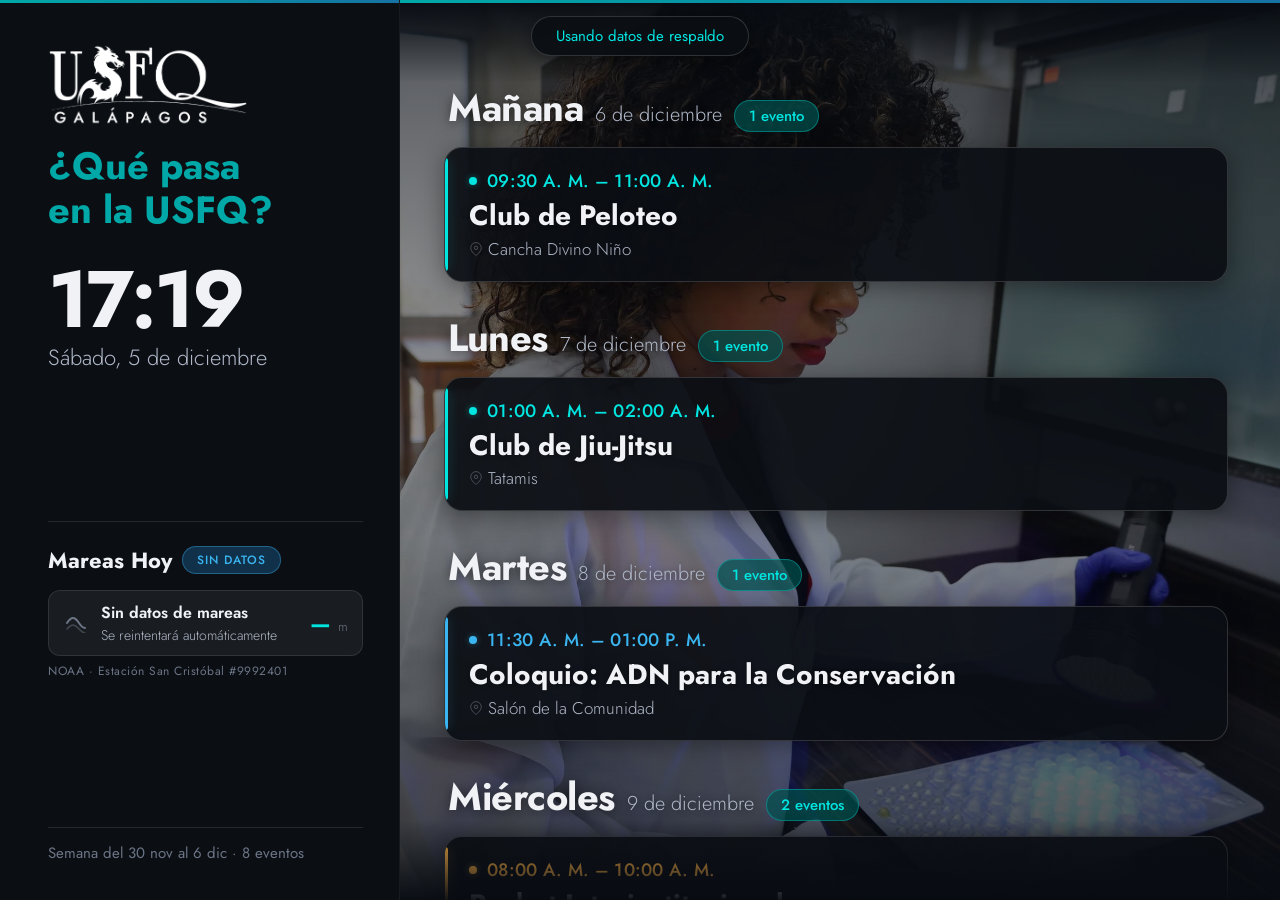
==== commit 2e3748a8: "Make kiosk compatible with LG TV browser and improve readability - Replace glassmorphism (backdrop-f" ====
--- a/html/index.html
+++ b/html/index.html
@@ -14,70 +14,46 @@
   *, *::before, *::after { margin: 0; padding: 0; box-sizing: border-box; }
 
   :root {
-    /* Cromática USFQ Galápagos */
     --verde-galapagos: #00A9A8;
     --azul-pacifico:   #1672A3;
-    --negro-corp:      #1A1A1A;
-    --blanco:          #FFFFFF;
-    --gris-100:        #F7F8FA;
-    --gris-200:        #EEF0F4;
-    --gris-300:        #D5D9E0;
-    --gris-400:        #A0A7B4;
-    --gris-500:        #6B7280;
+    --verde-bright:    #00E5E0;
+    --azul-bright:     #3BB5F0;
+    --negro-corp:      #0B0F14;
+    --superficie-1:    rgba(11, 15, 20, 0.92);
+    --superficie-glass: rgba(11, 15, 20, 0.92);
+    --glass-border:    rgba(255, 255, 255, 0.15);
+    --glass-border-hover: rgba(255, 255, 255, 0.25);
+    --texto-primario:  #F0F2F5;
+    --texto-secundario:#B0B8C8;
+    --texto-terciario: #6B7585;
     --gradiente:       linear-gradient(135deg, #00A9A8 0%, #1672A3 100%);
 
-    /* Colores de tipo de evento */
-    --type-academico:  #1672A3;
-    --type-club:       #00A9A8;
-    --type-deporte:    #E6820E;
-    --type-social:     #9333EA;
-    --type-bienestar:  #059669;
-    --type-evento:     #6B7280;
-
-    /* Tipografía */
+    --type-academico:  #3BB5F0;
+    --type-club:       #00E5E0;
+    --type-deporte:    #FFB347;
+    --type-social:     #C084FC;
+    --type-bienestar:  #34D399;
+    --type-evento:     #94A3B8;
+
     --font: 'Jost', sans-serif;
-    --radius: 16px;
+    --radius: 18px;
     --radius-pill: 9999px;
   }
 
   html, body {
     width: 100vw; height: 100vh;
     overflow: hidden;
-    background: var(--blanco);
+    background: var(--negro-corp);
     font-family: var(--font);
-    color: var(--negro-corp);
-  }
-
-  /* ===== BACKGROUND SUTIL ===== */
-  .bg-pattern {
-    position: fixed; inset: 0; z-index: 0;
-    pointer-events: none;
-    overflow: hidden;
-  }
-
-  .bg-gradient-strip {
-    position: absolute;
-    top: 0; left: 0; right: 0;
-    height: 4px;
-    background: var(--gradiente);
-  }
-
-  .bg-orb {
-    position: absolute;
-    border-radius: 50%;
-    filter: blur(120px);
-    opacity: 0.04;
-    pointer-events: none;
-  }
-  .bg-orb-1 { width: 800px; height: 800px; background: var(--verde-galapagos); top: -20%; right: -10%; }
-  .bg-orb-2 { width: 600px; height: 600px; background: var(--azul-pacifico);   bottom: -15%; left: -5%; }
+    color: var(--texto-primario);
+  }
 
   /* ===== LAYOUT ===== */
   .kiosk {
     position: relative; z-index: 10;
     width: 100vw; height: 100vh;
     display: grid;
-    grid-template-columns: 420px 1fr;
+    grid-template-columns: 400px 1fr;
   }
 
   /* ===== LEFT PANEL ===== */
@@ -85,281 +61,218 @@
     display: flex;
     flex-direction: column;
     justify-content: space-between;
-    padding: 48px 40px 40px 56px;
-    border-right: 1px solid var(--gris-200);
-    background: var(--blanco);
-  }
-
-  .top-section {
-    display: flex;
-    flex-direction: column;
-    gap: 32px;
-  }
-
-  .brand {
-    display: flex;
-    flex-direction: column;
-    gap: 20px;
-  }
-  .brand-logo {
-    width: 220px;
-    height: auto;
-  }
-  .brand-title {
-    font-weight: 700;
-    font-size: 36px;
-    line-height: 1.1;
-    color: var(--negro-corp);
-  }
+    padding: 44px 36px 36px 48px;
+    background: var(--negro-corp);
+    border-right: 1px solid rgba(255,255,255,0.05);
+    position: relative;
+    z-index: 20;
+  }
+  /* Gradient strip on top */
+  .left-panel::before {
+    content: '';
+    position: absolute;
+    top: 0; left: 0; right: 0;
+    height: 3px;
+    background: var(--gradiente);
+  }
+
+  .top-section { display: flex; flex-direction: column; gap: 28px; }
+  .brand { display: flex; flex-direction: column; gap: 18px; }
+  .brand-logo { width: 200px; height: auto; }
+  .brand-title { font-weight: 700; font-size: 38px; line-height: 1.15; }
   .brand-title span {
-    background: var(--gradiente);
-    -webkit-background-clip: text;
-    -webkit-text-fill-color: transparent;
-    background-clip: text;
-  }
-
-  .clock-block {
-    display: flex;
-    flex-direction: column;
-    gap: 2px;
-  }
+    color: var(--verde-galapagos);
+  }
+
+  .clock-block { display: flex; flex-direction: column; gap: 2px; }
   .clock-block .time {
-    font-weight: 700;
-    font-size: 76px;
-    line-height: 1;
-    color: var(--negro-corp);
-    letter-spacing: -3px;
-  }
-  .clock-block .date-text {
-    font-weight: 300;
-    font-size: 20px;
-    color: var(--gris-500);
-  }
+    font-weight: 700; font-size: 80px; line-height: 1;
+    color: var(--texto-primario); letter-spacing: -3px;
+  }
+  .clock-block .date-text { font-weight: 300; font-size: 22px; color: var(--texto-secundario); }
 
   /* ===== TIDES ===== */
-  .tides-section {
-    border-top: 1px solid var(--gris-200);
-    padding-top: 24px;
-  }
-
-  .tides-header {
-    display: flex;
-    align-items: center;
-    gap: 10px;
-    margin-bottom: 16px;
-  }
-  .tides-header h2 {
-    font-weight: 700;
-    font-size: 20px;
-    color: var(--negro-corp);
-  }
+  .tides-section { border-top: 1px solid rgba(255,255,255,0.10); padding-top: 22px; }
+  .tides-header { display: flex; align-items: center; gap: 10px; margin-bottom: 14px; }
+  .tides-header h2 { font-weight: 700; font-size: 22px; color: var(--texto-primario); }
   .tide-badge {
-    font-weight: 500;
-    font-size: 11px;
-    letter-spacing: 1px;
-    text-transform: uppercase;
-    padding: 3px 12px;
-    border-radius: var(--radius-pill);
+    font-weight: 500; font-size: 12px; letter-spacing: 1px; text-transform: uppercase;
+    padding: 4px 14px; border-radius: var(--radius-pill);
   }
   .tide-badge.rising {
-    color: var(--verde-galapagos);
-    background: rgba(0, 169, 168, 0.08);
-    border: 1px solid rgba(0, 169, 168, 0.25);
+    color: var(--verde-bright); background: rgba(0,80,78,0.6); border: 1px solid rgba(0,229,224,0.4);
   }
   .tide-badge.falling {
-    color: var(--azul-pacifico);
-    background: rgba(22, 114, 163, 0.08);
-    border: 1px solid rgba(22, 114, 163, 0.25);
-  }
-
-  .tides-list {
-    display: flex;
-    flex-direction: column;
-    gap: 8px;
-  }
-
+    color: var(--azul-bright); background: rgba(22,70,110,0.6); border: 1px solid rgba(59,181,240,0.4);
+  }
+  .tides-list { display: flex; flex-direction: column; gap: 7px; }
   .tide-entry {
-    background: var(--gris-100);
-    border: 1px solid var(--gris-200);
-    border-radius: 12px;
-    padding: 12px 16px;
-    display: flex;
-    align-items: center;
-    gap: 12px;
+    background: rgba(255,255,255,0.06); border: 1px solid rgba(255,255,255,0.10);
+    border-radius: 12px; padding: 10px 14px;
+    display: flex; align-items: center; gap: 10px;
     transition: border-color 0.3s ease;
   }
   .tide-entry.is-next {
-    border-color: var(--verde-galapagos);
-    background: rgba(0, 169, 168, 0.04);
-    box-shadow: 0 2px 12px rgba(0, 169, 168, 0.08);
-  }
-
-  .tide-icon { font-size: 20px; width: 32px; text-align: center; flex-shrink: 0; }
+    border-color: rgba(0,229,224,0.5); background: rgba(0,169,168,0.15);
+    box-shadow: 0 2px 14px rgba(0,169,168,0.2);
+  }
+  .tide-icon { width: 28px; height: 22px; text-align: center; flex-shrink: 0; display: flex; align-items: center; justify-content: center; }
+  .tide-icon svg { width: 24px; height: 20px; }
   .tide-info { flex: 1; display: flex; flex-direction: column; gap: 1px; }
-  .tide-info .tide-type { font-weight: 600; font-size: 14px; color: var(--negro-corp); }
-  .tide-info .tide-time { font-weight: 300; font-size: 12px; color: var(--gris-500); }
-  .tide-height { font-weight: 700; font-size: 20px; color: var(--verde-galapagos); }
-  .tide-entry.type-low .tide-height { color: var(--azul-pacifico); }
-  .tide-height .th-unit { font-weight: 300; font-size: 12px; color: var(--gris-400); }
-
-  .tides-loading { display: flex; align-items: center; gap: 10px; padding: 16px 0; color: var(--gris-500); font-size: 14px; }
+  .tide-info .tide-type { font-weight: 600; font-size: 16px; color: var(--texto-primario); }
+  .tide-info .tide-time { font-weight: 300; font-size: 14px; color: var(--texto-secundario); }
+  .tide-height { font-weight: 700; font-size: 22px; color: var(--verde-bright); }
+  .tide-entry.type-low .tide-height { color: var(--azul-bright); }
+  .tide-height .th-unit { font-weight: 300; font-size: 13px; color: var(--texto-terciario); }
+  .tides-loading { display: flex; align-items: center; gap: 10px; padding: 14px 0; color: var(--texto-secundario); font-size: 15px; }
   .tides-loading .mini-ring {
-    width: 18px; height: 18px;
-    border: 2px solid var(--gris-200);
-    border-top-color: var(--verde-galapagos);
-    border-radius: 50%;
-    animation: spin 1s linear infinite;
-  }
-
-  .tide-source {
-    margin-top: 8px;
-    font-size: 10px;
-    color: var(--gris-400);
-    letter-spacing: 0.5px;
-  }
-
-  .week-label {
-    font-weight: 400;
-    font-size: 13px;
-    color: var(--gris-400);
-    border-top: 1px solid var(--gris-200);
-    padding-top: 16px;
-  }
-
-  /* ===== RIGHT PANEL ===== */
+    width: 16px; height: 16px;
+    border: 2px solid rgba(255,255,255,0.08); border-top-color: var(--verde-galapagos);
+    border-radius: 50%; animation: spin 1s linear infinite;
+  }
+  .tide-source { margin-top: 6px; font-size: 12px; color: var(--texto-terciario); letter-spacing: 0.5px; }
+  .week-label { font-weight: 400; font-size: 15px; color: var(--texto-terciario); border-top: 1px solid rgba(255,255,255,0.10); padding-top: 14px; }
+
+  /* ===== RIGHT PANEL — PHOTO BACKGROUND ===== */
   .right-panel {
     position: relative;
     overflow: hidden;
-    background: var(--gris-100);
-  }
-
-  .right-panel::before,
-  .right-panel::after {
+  }
+
+  /* Photo slideshow layer */
+  .photo-slideshow {
+    position: absolute; top: 0; right: 0; bottom: 0; left: 0; z-index: 0;
+  }
+  .photo-slideshow img {
+    position: absolute; top: 0; right: 0; bottom: 0; left: 0;
+    width: 100%; height: 100%;
+    object-fit: cover;
+    opacity: 0;
+    transition: opacity 1.8s ease-in-out;
+  }
+  .photo-slideshow img.active {
+    opacity: 1;
+  }
+
+  /* Dark overlay on top of photos for contrast */
+  .photo-overlay {
+    position: absolute; top: 0; right: 0; bottom: 0; left: 0; z-index: 1;
+    background: linear-gradient(
+      180deg,
+      rgba(8, 12, 18, 0.70) 0%,
+      rgba(8, 12, 18, 0.50) 30%,
+      rgba(8, 12, 18, 0.45) 60%,
+      rgba(8, 12, 18, 0.75) 100%
+    );
+    pointer-events: none;
+  }
+
+  /* Gradient strip at top of right panel too */
+  .right-panel::before {
     content: '';
     position: absolute;
+    top: 0; left: 0; right: 0;
+    height: 3px;
+    background: var(--gradiente);
+    z-index: 30;
+  }
+
+  /* Fade edges for scroll */
+  .scroll-fade-top, .scroll-fade-bottom {
+    position: absolute;
     left: 0; right: 0;
-    height: 72px;
-    z-index: 20;
+    height: 80px;
+    z-index: 15;
     pointer-events: none;
   }
-  .right-panel::before {
-    top: 0;
-    background: linear-gradient(180deg, var(--gris-100) 0%, transparent 100%);
-  }
-  .right-panel::after {
+  .scroll-fade-top {
+    top: 3px;
+    background: linear-gradient(180deg, rgba(8,12,18,0.95) 0%, transparent 100%);
+  }
+  .scroll-fade-bottom {
     bottom: 0;
-    background: linear-gradient(0deg, var(--gris-100) 0%, transparent 100%);
+    background: linear-gradient(0deg, rgba(8,12,18,0.95) 0%, transparent 100%);
   }
 
   .scroll-container {
+    position: relative; z-index: 10;
     height: 100%;
     overflow-y: auto;
-    padding: 72px 56px 72px 40px;
+    padding: 80px 52px 80px 44px;
     scroll-behavior: smooth;
     scrollbar-width: none;
   }
   .scroll-container::-webkit-scrollbar { display: none; }
 
   /* ===== DAY SECTION ===== */
-  .day-section { margin-bottom: 32px; }
-
+  .day-section { margin-bottom: 28px; }
   .day-header {
-    display: flex;
-    align-items: baseline;
-    gap: 12px;
-    margin-bottom: 14px;
-    padding-left: 4px;
+    display: flex; align-items: baseline; gap: 12px;
+    margin-bottom: 12px; padding-left: 4px;
   }
   .day-header .day-name {
-    font-weight: 700;
-    font-size: 26px;
-    color: var(--negro-corp);
-    letter-spacing: -0.5px;
+    font-weight: 700; font-size: 38px; letter-spacing: -0.5px;
+    color: var(--texto-primario);
+    text-shadow: 0 2px 12px rgba(0,0,0,0.5);
   }
   .day-header .day-name.is-today {
-    background: var(--gradiente);
-    -webkit-background-clip: text;
-    -webkit-text-fill-color: transparent;
-    background-clip: text;
+    color: var(--verde-galapagos);
   }
   .day-header .day-date {
-    font-weight: 300;
-    font-size: 15px;
-    color: var(--gris-500);
+    font-weight: 300; font-size: 20px;
+    color: var(--texto-secundario);
+    text-shadow: 0 1px 6px rgba(0,0,0,0.5);
   }
   .day-header .day-count {
-    font-weight: 500;
-    font-size: 12px;
-    color: var(--verde-galapagos);
-    background: rgba(0, 169, 168, 0.08);
-    border: 1px solid rgba(0, 169, 168, 0.2);
-    border-radius: var(--radius-pill);
-    padding: 3px 12px;
-  }
-
-  /* ===== EVENT CARD ===== */
+    font-weight: 500; font-size: 15px;
+    color: var(--verde-bright);
+    background: rgba(0,80,78,0.7);
+    border: 1px solid rgba(0,229,224,0.35);
+    border-radius: var(--radius-pill); padding: 4px 14px;
+  }
+
+  /* ===== EVENT CARD — GLASS ===== */
   .event-item {
-    background: var(--blanco);
-    border: 1px solid var(--gris-200);
+    background: var(--superficie-glass);
+    border: 1px solid var(--glass-border);
     border-radius: var(--radius);
-    box-shadow: 0 1px 4px rgba(0, 0, 0, 0.04);
-    padding: 22px 26px;
+    box-shadow: 0 4px 24px rgba(0, 0, 0, 0.4);
+    padding: 20px 24px;
     margin-bottom: 12px;
     position: relative;
     overflow: hidden;
-    transition: transform 0.3s ease, box-shadow 0.3s ease, border-color 0.3s ease;
+    transition: transform 0.3s ease, box-shadow 0.3s ease, border-color 0.3s ease, background 0.3s ease;
     animation: cardEnter 0.5s cubic-bezier(0.16, 1, 0.3, 1) both;
   }
-  .event-item:hover {
-    transform: translateY(-1px);
-    box-shadow: 0 4px 16px rgba(0, 0, 0, 0.08);
-    border-color: var(--gris-300);
-  }
 
   @keyframes cardEnter {
-    from { opacity: 0; transform: translateY(14px); }
+    from { opacity: 0; transform: translateY(16px); }
     to   { opacity: 1; transform: translateY(0); }
   }
 
   /* Left accent bar */
   .event-item::before {
-    content: '';
-    position: absolute;
+    content: ''; position: absolute;
     top: 10px; bottom: 10px; left: 0;
-    width: 3px;
-    border-radius: 0 3px 3px 0;
-  }
-  .event-item.type-academico::before { background: var(--type-academico); }
-  .event-item.type-club::before      { background: var(--type-club); }
-  .event-item.type-deporte::before   { background: var(--type-deporte); }
-  .event-item.type-social::before    { background: var(--type-social); }
-  .event-item.type-bienestar::before { background: var(--type-bienestar); }
+    width: 3px; border-radius: 0 3px 3px 0;
+  }
+  .event-item.type-academico::before { background: var(--type-academico); box-shadow: 0 0 12px rgba(59,181,240,0.3); }
+  .event-item.type-club::before      { background: var(--type-club); box-shadow: 0 0 12px rgba(0,229,224,0.3); }
+  .event-item.type-deporte::before   { background: var(--type-deporte); box-shadow: 0 0 12px rgba(255,179,71,0.3); }
+  .event-item.type-social::before    { background: var(--type-social); box-shadow: 0 0 12px rgba(192,132,252,0.3); }
+  .event-item.type-bienestar::before { background: var(--type-bienestar); box-shadow: 0 0 12px rgba(52,211,153,0.3); }
   .event-item.type-evento::before    { background: var(--type-evento); }
 
-  .ev-top {
-    display: flex;
-    align-items: center;
-    gap: 10px;
-    margin-bottom: 6px;
-  }
-
-  .ev-dot {
-    width: 8px; height: 8px;
-    border-radius: 50%;
-    flex-shrink: 0;
-  }
-  .type-academico .ev-dot { background: var(--type-academico); }
-  .type-club .ev-dot      { background: var(--type-club); }
-  .type-deporte .ev-dot   { background: var(--type-deporte); }
-  .type-social .ev-dot    { background: var(--type-social); }
-  .type-bienestar .ev-dot { background: var(--type-bienestar); }
+  .ev-top { display: flex; align-items: center; gap: 10px; margin-bottom: 5px; }
+  .ev-dot { width: 8px; height: 8px; border-radius: 50%; flex-shrink: 0; }
+  .type-academico .ev-dot { background: var(--type-academico); box-shadow: 0 0 6px rgba(59,181,240,0.4); }
+  .type-club .ev-dot      { background: var(--type-club); box-shadow: 0 0 6px rgba(0,229,224,0.4); }
+  .type-deporte .ev-dot   { background: var(--type-deporte); box-shadow: 0 0 6px rgba(255,179,71,0.4); }
+  .type-social .ev-dot    { background: var(--type-social); box-shadow: 0 0 6px rgba(192,132,252,0.4); }
+  .type-bienestar .ev-dot { background: var(--type-bienestar); box-shadow: 0 0 6px rgba(52,211,153,0.4); }
   .type-evento .ev-dot    { background: var(--type-evento); }
 
-  .ev-time {
-    font-weight: 500;
-    font-size: 14px;
-    letter-spacing: 0.3px;
-  }
+  .ev-time { font-weight: 500; font-size: 18px; letter-spacing: 0.3px; }
   .type-academico .ev-time { color: var(--type-academico); }
   .type-club .ev-time      { color: var(--type-club); }
   .type-deporte .ev-time   { color: var(--type-deporte); }
@@ -368,45 +281,35 @@
   .type-evento .ev-time    { color: var(--type-evento); }
 
   .ev-title {
-    font-weight: 700;
-    font-size: 22px;
-    line-height: 1.2;
-    color: var(--negro-corp);
+    font-weight: 700; font-size: 28px; line-height: 1.2;
+    color: var(--texto-primario);
     margin-bottom: 4px;
-  }
-
+    text-shadow: 0 1px 4px rgba(0,0,0,0.3);
+  }
   .ev-location {
-    display: flex;
-    align-items: center;
-    gap: 5px;
-    font-weight: 300;
-    font-size: 14px;
-    color: var(--gris-500);
-  }
-  .ev-location svg { flex-shrink: 0; opacity: 0.5; }
+    display: flex; align-items: center; gap: 5px;
+    font-weight: 300; font-size: 17px; color: var(--texto-secundario);
+  }
+  .ev-location svg { flex-shrink: 0; opacity: 0.4; }
 
   /* Happening now */
   .event-item.is-now {
-    border-color: var(--verde-galapagos);
-    box-shadow: 0 2px 16px rgba(0, 169, 168, 0.10);
+    border-color: rgba(0,229,224,0.5);
+    box-shadow: 0 4px 28px rgba(0,169,168,0.3);
+    background: rgba(0,169,168,0.2);
   }
   .event-item.is-now::after {
     content: 'AHORA';
-    position: absolute;
-    top: 10px; right: 14px;
-    font-weight: 700;
-    font-size: 10px;
-    letter-spacing: 2px;
-    color: var(--blanco);
+    position: absolute; top: 10px; right: 14px;
+    font-weight: 700; font-size: 13px; letter-spacing: 2px;
+    color: #0B0F14;
     background: var(--gradiente);
     border-radius: var(--radius-pill);
     padding: 4px 14px;
     animation: nowPulse 2s ease-in-out infinite;
   }
-  @keyframes nowPulse {
-    0%, 100% { opacity: 1; }
-    50% { opacity: 0.6; }
-  }
+  @keyframes nowPulse { 0%, 100% { opacity: 1; } 50% { opacity: 0.6; } }
+
 
   /* Empty & Loading */
   .empty-state {
@@ -414,8 +317,8 @@
     align-items: center; justify-content: center;
     height: 100%; text-align: center; padding: 60px;
   }
-  .empty-state h2 { font-weight: 300; font-size: 28px; color: var(--gris-400); }
-  .empty-state p { font-weight: 300; font-size: 15px; color: var(--gris-400); margin-top: 10px; }
+  .empty-state h2 { font-weight: 300; font-size: 32px; color: var(--texto-secundario); text-shadow: 0 2px 8px rgba(0,0,0,0.5); }
+  .empty-state p { font-weight: 300; font-size: 18px; color: var(--texto-terciario); margin-top: 10px; }
 
   .loading-state {
     display: flex; flex-direction: column;
@@ -424,34 +327,43 @@
   }
   .loading-ring {
     width: 44px; height: 44px;
-    border: 3px solid var(--gris-200);
+    border: 3px solid rgba(255,255,255,0.08);
     border-top-color: var(--verde-galapagos);
     border-radius: 50%;
     animation: spin 1s linear infinite;
   }
   @keyframes spin { to { transform: rotate(360deg); } }
-  .loading-state p { font-weight: 300; font-size: 15px; color: var(--gris-500); }
+  .loading-state p { font-weight: 300; font-size: 18px; color: var(--texto-secundario); }
 
   /* Status badge */
   .status-badge {
     position: fixed;
     top: 16px; left: 50%;
     transform: translateX(-50%) translateY(-50px);
-    background: var(--blanco);
-    border: 1px solid var(--gris-200);
+    background: rgba(11,15,20,0.95);
+    border: 1px solid rgba(255,255,255,0.15);
     border-radius: var(--radius-pill);
     padding: 8px 24px;
-    font-weight: 400;
-    font-size: 13px;
-    color: var(--verde-galapagos);
-    z-index: 200;
-    opacity: 0;
-    box-shadow: 0 4px 20px rgba(0,0,0,0.08);
+    font-weight: 400; font-size: 15px;
+    color: var(--verde-bright);
+    z-index: 200; opacity: 0;
+    box-shadow: 0 4px 20px rgba(0,0,0,0.5);
     transition: all 0.5s cubic-bezier(0.16, 1, 0.3, 1);
   }
-  .status-badge.visible {
-    opacity: 1;
-    transform: translateX(-50%) translateY(0);
+  .status-badge.visible { opacity: 1; transform: translateX(-50%) translateY(0); }
+
+  /* Recurring schedule line */
+  .ev-schedule {
+    display: flex; align-items: center; gap: 6px;
+    font-weight: 500; font-size: 15px; color: var(--texto-secundario);
+    margin-top: 4px;
+  }
+  .ev-schedule svg { flex-shrink: 0; opacity: 0.5; }
+  .ev-schedule .recurring-badge {
+    font-weight: 600; font-size: 11px; letter-spacing: 0.8px; text-transform: uppercase;
+    color: var(--verde-bright); background: rgba(0,80,78,0.5);
+    border: 1px solid rgba(0,229,224,0.3);
+    border-radius: var(--radius-pill); padding: 2px 10px; margin-left: 6px;
   }
 
   /* Stagger */
@@ -461,16 +373,11 @@
   .event-item:nth-child(4) { animation-delay: 0.18s; }
   .event-item:nth-child(5) { animation-delay: 0.24s; }
   .event-item:nth-child(6) { animation-delay: 0.30s; }
+  .event-item:nth-child(7) { animation-delay: 0.36s; }
+  .event-item:nth-child(8) { animation-delay: 0.42s; }
 </style>
 </head>
 <body>
-
-<!-- Background -->
-<div class="bg-pattern">
-  <div class="bg-gradient-strip"></div>
-  <div class="bg-orb bg-orb-1"></div>
-  <div class="bg-orb bg-orb-2"></div>
-</div>
 
 <div class="status-badge" id="statusBadge"></div>
 
@@ -480,7 +387,7 @@
   <div class="left-panel">
     <div class="top-section">
       <div class="brand">
-        <img src="img/LOGO-USFQG-2025.png" alt="USFQ Galápagos" class="brand-logo">
+        <img src="img/USGQG-LOGO-NUEVO-BLANCO.png" alt="USFQ Galápagos" class="brand-logo">
         <div class="brand-title"><span>¿Qué pasa</span><br><span>en la USFQ?</span></div>
       </div>
       <div class="clock-block">
@@ -506,8 +413,16 @@
     <div class="week-label" id="weekLabel"></div>
   </div>
 
-  <!-- Right -->
+  <!-- Right — photo background + glass events -->
   <div class="right-panel">
+    <!-- Photo slideshow -->
+    <div class="photo-slideshow" id="photoSlideshow"></div>
+    <!-- Dark overlay -->
+    <div class="photo-overlay"></div>
+    <!-- Scroll fades -->
+    <div class="scroll-fade-top"></div>
+    <div class="scroll-fade-bottom"></div>
+    <!-- Events -->
     <div class="scroll-container" id="scrollContainer">
       <div id="eventList">
         <div class="loading-state" id="loadingState">
@@ -532,15 +447,62 @@
 const AUTO_SCROLL_SPEED = 0.4;
 const AUTO_SCROLL_PAUSE = 8000;
 const GALAPAGOS_TZ = 'America/Costa_Rica';
-
 const NOAA_ENDPOINT = 'https://api.tidesandcurrents.noaa.gov/api/prod/datagetter';
 const NOAA_STATION = '9992401';
+
+// Photo slideshow config
+const PHOTO_COUNT = 61;
+const PHOTO_INTERVAL = 12000; // 12 seconds per photo
+const PHOTO_PATH = 'img/photos/';
 
 let events = [];
 let autoScrolling = true;
 let scrollPaused = false;
 let userInteracted = false;
 let userInteractTimer = null;
+
+// ===== PHOTO SLIDESHOW =====
+function initPhotoSlideshow() {
+  const container = document.getElementById('photoSlideshow');
+
+  // Shuffle photo order randomly
+  const indices = Array.from({ length: PHOTO_COUNT }, (_, i) => i + 1);
+  for (let i = indices.length - 1; i > 0; i--) {
+    const j = Math.floor(Math.random() * (i + 1));
+    [indices[i], indices[j]] = [indices[j], indices[i]];
+  }
+
+  // Preload first 3, lazy-load rest
+  const preloadCount = 3;
+  indices.forEach((num, i) => {
+    const img = document.createElement('img');
+    img.alt = `Galápagos ${num}`;
+    if (i < preloadCount) {
+      img.src = `${PHOTO_PATH}${num}.webp`;
+    } else {
+      img.dataset.src = `${PHOTO_PATH}${num}.webp`;
+    }
+    if (i === 0) img.classList.add('active');
+    container.appendChild(img);
+  });
+
+  let current = 0;
+  const images = container.querySelectorAll('img');
+
+  setInterval(() => {
+    images[current].classList.remove('active');
+    current = (current + 1) % images.length;
+
+    // Lazy-load current + next
+    const nextImg = images[current];
+    if (nextImg.dataset.src && !nextImg.src) nextImg.src = nextImg.dataset.src;
+    const nextNext = (current + 1) % images.length;
+    const nn = images[nextNext];
+    if (nn.dataset.src && !nn.src) nn.src = nn.dataset.src;
+
+    nextImg.classList.add('active');
+  }, PHOTO_INTERVAL);
+}
 
 // ===== CLOCK =====
 function updateClock() {
@@ -626,7 +588,9 @@
   let expanded = [];
   for (const ev of vevents) {
     if (ev.rrule) {
-      expanded.push(...expandRRule(ev, monday, sunday));
+      const instances = expandRRule(ev, monday, sunday);
+      instances.forEach(inst => { inst._recurring = true; inst._rrule = ev.rrule; });
+      expanded.push(...instances);
     } else if (ev.dtstart >= monday && ev.dtstart <= sunday) {
       expanded.push({ ...ev });
     }
@@ -638,6 +602,54 @@
     seen.add(key); return true;
   });
   return expanded.sort((a, b) => a.dtstart - b.dtstart);
+}
+
+// Group recurring events: same summary + same time-of-day + 3+ occurrences → single card
+function groupRecurringEvents(evts) {
+  const DAY_NAMES_SHORT = ['Dom', 'Lun', 'Mar', 'Mié', 'Jue', 'Vie', 'Sáb'];
+  const singles = [];
+  const recurringMap = new Map();
+
+  for (const ev of evts) {
+    if (!ev._recurring) { singles.push(ev); continue; }
+    const timeKey = ev.summary + '|' + formatTime(ev.dtstart) + '|' + (ev.dtend ? formatTime(ev.dtend) : '');
+    if (!recurringMap.has(timeKey)) recurringMap.set(timeKey, []);
+    recurringMap.get(timeKey).push(ev);
+  }
+
+  const grouped = [];
+  recurringMap.forEach((instances, key) => {
+    if (instances.length < 3) {
+      singles.push(...instances);
+      return;
+    }
+    const days = [...new Set(instances.map(e => e.dtstart.getDay()))].sort();
+    const rep = instances[0];
+    let schedule;
+    if (days.length >= 5 && days.every(d => d >= 1 && d <= 5)) {
+      schedule = 'Lun a Vie';
+    } else if (days.length === 7) {
+      schedule = 'Todos los días';
+    } else {
+      schedule = days.map(d => DAY_NAMES_SHORT[d]).join(', ');
+    }
+    // Check if any instance is happening now
+    const now = new Date();
+    const anyNow = instances.some(e => isHappeningNow(e, now));
+    // Use earliest future instance, or first instance
+    const nextInstance = instances.find(e => e.dtstart >= now) || instances[0];
+    grouped.push({
+      ...rep,
+      dtstart: nextInstance.dtstart,
+      dtend: nextInstance.dtend,
+      _grouped: true,
+      _schedule: schedule,
+      _instanceCount: instances.length,
+      _isNowGrouped: anyNow
+    });
+  });
+
+  return singles.concat(grouped).sort((a, b) => a.dtstart - b.dtstart);
 }
 
 function expandRRule(ev, from, to) {
@@ -727,14 +739,63 @@
     list.innerHTML = `<div class="empty-state"><h2>No hay eventos esta semana</h2><p>El calendario se actualiza automáticamente</p></div>`;
     return;
   }
+  const now = new Date();
+  const displayEvents = groupRecurringEvents(events);
+
+  // Separate grouped recurring from normal
+  const recurring = displayEvents.filter(ev => ev._grouped);
+  const normal = displayEvents.filter(ev => !ev._grouped);
+
+  // Render recurring section first if any
+  if (recurring.length > 0) {
+    const section = document.createElement('div');
+    section.className = 'day-section';
+    section.innerHTML = `
+      <div class="day-header">
+        <span class="day-name">Cada semana</span>
+        <span class="day-count">${recurring.length} recurrente${recurring.length > 1 ? 's' : ''}</span>
+      </div>`;
+    let cardIndex = 0;
+    recurring.forEach(ev => {
+      const typeClass = 'type-' + detectType(ev.summary);
+      const isNow = ev._isNowGrouped;
+      const card = document.createElement('div');
+      card.className = `event-item ${typeClass}${isNow ? ' is-now' : ''}`;
+      card.style.animationDelay = (cardIndex * 0.07) + 's';
+      card.innerHTML = `
+        <div class="ev-top">
+          <div class="ev-dot"></div>
+          <span class="ev-time">${formatTime(ev.dtstart)}${ev.dtend ? ' – ' + formatTime(ev.dtend) : ''}</span>
+        </div>
+        <div class="ev-title">${cleanTitle(ev.summary)}</div>
+        <div class="ev-schedule">
+          <svg width="16" height="16" fill="none" stroke="currentColor" stroke-width="1.5" viewBox="0 0 24 24">
+            <path d="M4 7h16M4 12h16M4 17h10"/><circle cx="19" cy="17" r="2"/>
+          </svg>
+          ${ev._schedule}
+          <span class="recurring-badge">Semanal</span>
+        </div>
+        ${ev.location ? `
+        <div class="ev-location">
+          <svg width="14" height="14" fill="none" stroke="currentColor" stroke-width="1.5" viewBox="0 0 24 24">
+            <path d="M21 10c0 7-9 13-9 13s-9-6-9-13a9 9 0 0118 0z"/><circle cx="12" cy="10" r="3"/>
+          </svg>
+          ${stripEmojis(ev.location)}
+        </div>` : ''}`;
+      section.appendChild(card);
+      cardIndex++;
+    });
+    list.appendChild(section);
+  }
+
+  // Render normal events grouped by day
   const groups = new Map();
-  const now = new Date();
-  events.forEach(ev => {
+  normal.forEach(ev => {
     const key = ev.dtstart.toDateString();
     if (!groups.has(key)) groups.set(key, []);
     groups.get(key).push(ev);
   });
-  let cardIndex = 0;
+  let cardIdx = 0;
   groups.forEach((dayEvents, dateKey) => {
     const section = document.createElement('div');
     section.className = 'day-section';
@@ -753,7 +814,7 @@
       const isNow = isHappeningNow(ev, now);
       const card = document.createElement('div');
       card.className = `event-item ${typeClass}${isNow ? ' is-now' : ''}`;
-      card.style.animationDelay = (cardIndex * 0.07) + 's';
+      card.style.animationDelay = (cardIdx * 0.07) + 's';
       card.innerHTML = `
         <div class="ev-top">
           <div class="ev-dot"></div>
@@ -765,10 +826,10 @@
           <svg width="14" height="14" fill="none" stroke="currentColor" stroke-width="1.5" viewBox="0 0 24 24">
             <path d="M21 10c0 7-9 13-9 13s-9-6-9-13a9 9 0 0118 0z"/><circle cx="12" cy="10" r="3"/>
           </svg>
-          ${ev.location.replace(/📍\s?/, '')}
+          ${stripEmojis(ev.location)}
         </div>` : ''}`;
       section.appendChild(card);
-      cardIndex++;
+      cardIdx++;
     });
     list.appendChild(section);
   });
@@ -831,7 +892,11 @@
   return name.charAt(0).toUpperCase() + name.slice(1);
 }
 function isHappeningNow(ev, now) { return ev.dtstart <= now && ev.dtend && ev.dtend >= now; }
-function cleanTitle(s) { return (s || 'Evento').trim(); }
+function stripEmojis(s) {
+  if (!s) return s;
+  return s.replace(/[\u{1F600}-\u{1F64F}\u{1F300}-\u{1F5FF}\u{1F680}-\u{1F6FF}\u{1F1E0}-\u{1F1FF}\u{2600}-\u{26FF}\u{2700}-\u{27BF}\u{FE00}-\u{FE0F}\u{1F900}-\u{1F9FF}\u{1FA00}-\u{1FA6F}\u{1FA70}-\u{1FAFF}\u{200D}\u{20E3}\u{E0020}-\u{E007F}]/gu, '').replace(/\s{2,}/g, ' ').trim();
+}
+function cleanTitle(s) { return stripEmojis(s) || 'Evento'; }
 function detectType(summary) {
   const s = summary.toLowerCase();
   if (s.includes('coloquio') || s.includes('taller') || s.includes('charla') || s.includes('seminario')) return 'academico';
@@ -890,8 +955,11 @@
     const tideTime = parseTideTime(p.t);
     const isPast = tideTime < now;
     html += `
-      <div class="tide-entry ${isHigh ? 'type-high' : 'type-low'}${isNext ? ' is-next' : ''}" style="${isPast && !isNext ? 'opacity: 0.45;' : ''}">
-        <div class="tide-icon">${isHigh ? '🌊' : '🏖️'}</div>
+      <div class="tide-entry ${isHigh ? 'type-high' : 'type-low'}${isNext ? ' is-next' : ''}" style="${isPast && !isNext ? 'opacity: 0.4;' : ''}">
+        <div class="tide-icon">${isHigh
+          ? '<svg viewBox="0 0 24 20" fill="none"><path d="M2 10c2-3 4-5 6-5s4 2 6 5 4 5 6 5" stroke="#00E5E0" stroke-width="2" stroke-linecap="round"/><path d="M2 16c2-2 4-4 6-4s4 2 6 4 4 4 6 4" stroke="#00E5E0" stroke-width="1.5" stroke-linecap="round" opacity="0.5"/><path d="M10 2l2-2 2 2" stroke="#00E5E0" stroke-width="2" stroke-linecap="round" stroke-linejoin="round"/><line x1="12" y1="1" x2="12" y2="8" stroke="#00E5E0" stroke-width="2" stroke-linecap="round"/></svg>'
+          : '<svg viewBox="0 0 24 20" fill="none"><path d="M2 6c2-2 4-3 6-3s4 1 6 3 4 3 6 3" stroke="#3BB5F0" stroke-width="1.5" stroke-linecap="round" opacity="0.5"/><path d="M2 12c2-2 4-3 6-3s4 1 6 3 4 3 6 3" stroke="#3BB5F0" stroke-width="2" stroke-linecap="round"/><path d="M10 19l2 2 2-2" stroke="#3BB5F0" stroke-width="2" stroke-linecap="round" stroke-linejoin="round"/><line x1="12" y1="20" x2="12" y2="13" stroke="#3BB5F0" stroke-width="2" stroke-linecap="round"/></svg>'
+        }</div>
         <div class="tide-info">
           <span class="tide-type">${isHigh ? 'Pleamar' : 'Bajamar'}${isNext ? ' — próxima' : ''}</span>
           <span class="tide-time">${timeStr} h</span>
@@ -913,7 +981,7 @@
   container.innerHTML = `
     <div class="tides-list">
       <div class="tide-entry type-high">
-        <div class="tide-icon">🌊</div>
+        <div class="tide-icon"><svg viewBox="0 0 24 20" fill="none"><path d="M2 10c2-3 4-5 6-5s4 2 6 5 4 5 6 5" stroke="#6B7585" stroke-width="2" stroke-linecap="round"/><path d="M2 16c2-2 4-4 6-4s4 2 6 4 4 4 6 4" stroke="#6B7585" stroke-width="1.5" stroke-linecap="round" opacity="0.5"/></svg></div>
         <div class="tide-info">
           <span class="tide-type">Sin datos de mareas</span>
           <span class="tide-time">Se reintentará automáticamente</span>
@@ -929,6 +997,7 @@
 
 // ===== INIT =====
 async function init() {
+  initPhotoSlideshow();
   const [_cal, _tides] = await Promise.allSettled([fetchCalendar(), fetchTides()]);
   renderEvents();
   setupAutoScroll();
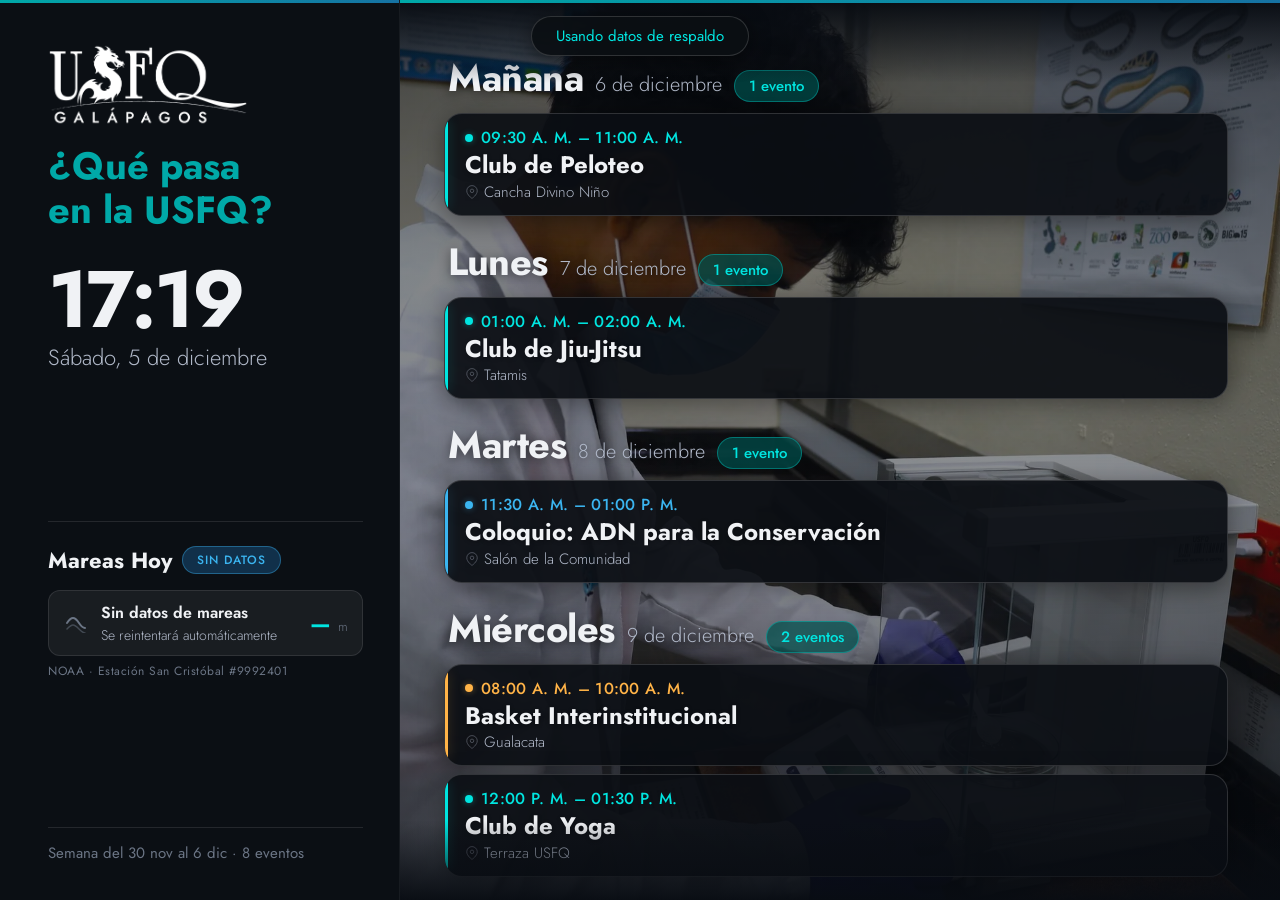
==== commit 12392a76: "Make event cards more compact for better scroll on widescreen TV - Reduce card padding (20px→12px ve" ====
--- a/html/index.html
+++ b/html/index.html
@@ -198,17 +198,17 @@
     position: relative; z-index: 10;
     height: 100%;
     overflow-y: auto;
-    padding: 80px 52px 80px 44px;
+    padding: 50px 52px 50px 44px;
     scroll-behavior: smooth;
     scrollbar-width: none;
   }
   .scroll-container::-webkit-scrollbar { display: none; }
 
   /* ===== DAY SECTION ===== */
-  .day-section { margin-bottom: 28px; }
+  .day-section { margin-bottom: 18px; }
   .day-header {
     display: flex; align-items: baseline; gap: 12px;
-    margin-bottom: 12px; padding-left: 4px;
+    margin-bottom: 8px; padding-left: 4px;
   }
   .day-header .day-name {
     font-weight: 700; font-size: 38px; letter-spacing: -0.5px;
@@ -237,8 +237,8 @@
     border: 1px solid var(--glass-border);
     border-radius: var(--radius);
     box-shadow: 0 4px 24px rgba(0, 0, 0, 0.4);
-    padding: 20px 24px;
-    margin-bottom: 12px;
+    padding: 12px 20px;
+    margin-bottom: 8px;
     position: relative;
     overflow: hidden;
     transition: transform 0.3s ease, box-shadow 0.3s ease, border-color 0.3s ease, background 0.3s ease;
@@ -253,7 +253,7 @@
   /* Left accent bar */
   .event-item::before {
     content: ''; position: absolute;
-    top: 10px; bottom: 10px; left: 0;
+    top: 6px; bottom: 6px; left: 0;
     width: 3px; border-radius: 0 3px 3px 0;
   }
   .event-item.type-academico::before { background: var(--type-academico); box-shadow: 0 0 12px rgba(59,181,240,0.3); }
@@ -263,7 +263,7 @@
   .event-item.type-bienestar::before { background: var(--type-bienestar); box-shadow: 0 0 12px rgba(52,211,153,0.3); }
   .event-item.type-evento::before    { background: var(--type-evento); }
 
-  .ev-top { display: flex; align-items: center; gap: 10px; margin-bottom: 5px; }
+  .ev-top { display: flex; align-items: center; gap: 8px; margin-bottom: 2px; }
   .ev-dot { width: 8px; height: 8px; border-radius: 50%; flex-shrink: 0; }
   .type-academico .ev-dot { background: var(--type-academico); box-shadow: 0 0 6px rgba(59,181,240,0.4); }
   .type-club .ev-dot      { background: var(--type-club); box-shadow: 0 0 6px rgba(0,229,224,0.4); }
@@ -272,7 +272,7 @@
   .type-bienestar .ev-dot { background: var(--type-bienestar); box-shadow: 0 0 6px rgba(52,211,153,0.4); }
   .type-evento .ev-dot    { background: var(--type-evento); }
 
-  .ev-time { font-weight: 500; font-size: 18px; letter-spacing: 0.3px; }
+  .ev-time { font-weight: 500; font-size: 16px; letter-spacing: 0.3px; }
   .type-academico .ev-time { color: var(--type-academico); }
   .type-club .ev-time      { color: var(--type-club); }
   .type-deporte .ev-time   { color: var(--type-deporte); }
@@ -281,14 +281,14 @@
   .type-evento .ev-time    { color: var(--type-evento); }
 
   .ev-title {
-    font-weight: 700; font-size: 28px; line-height: 1.2;
+    font-weight: 700; font-size: 24px; line-height: 1.15;
     color: var(--texto-primario);
-    margin-bottom: 4px;
+    margin-bottom: 2px;
     text-shadow: 0 1px 4px rgba(0,0,0,0.3);
   }
   .ev-location {
     display: flex; align-items: center; gap: 5px;
-    font-weight: 300; font-size: 17px; color: var(--texto-secundario);
+    font-weight: 300; font-size: 15px; color: var(--texto-secundario);
   }
   .ev-location svg { flex-shrink: 0; opacity: 0.4; }
 
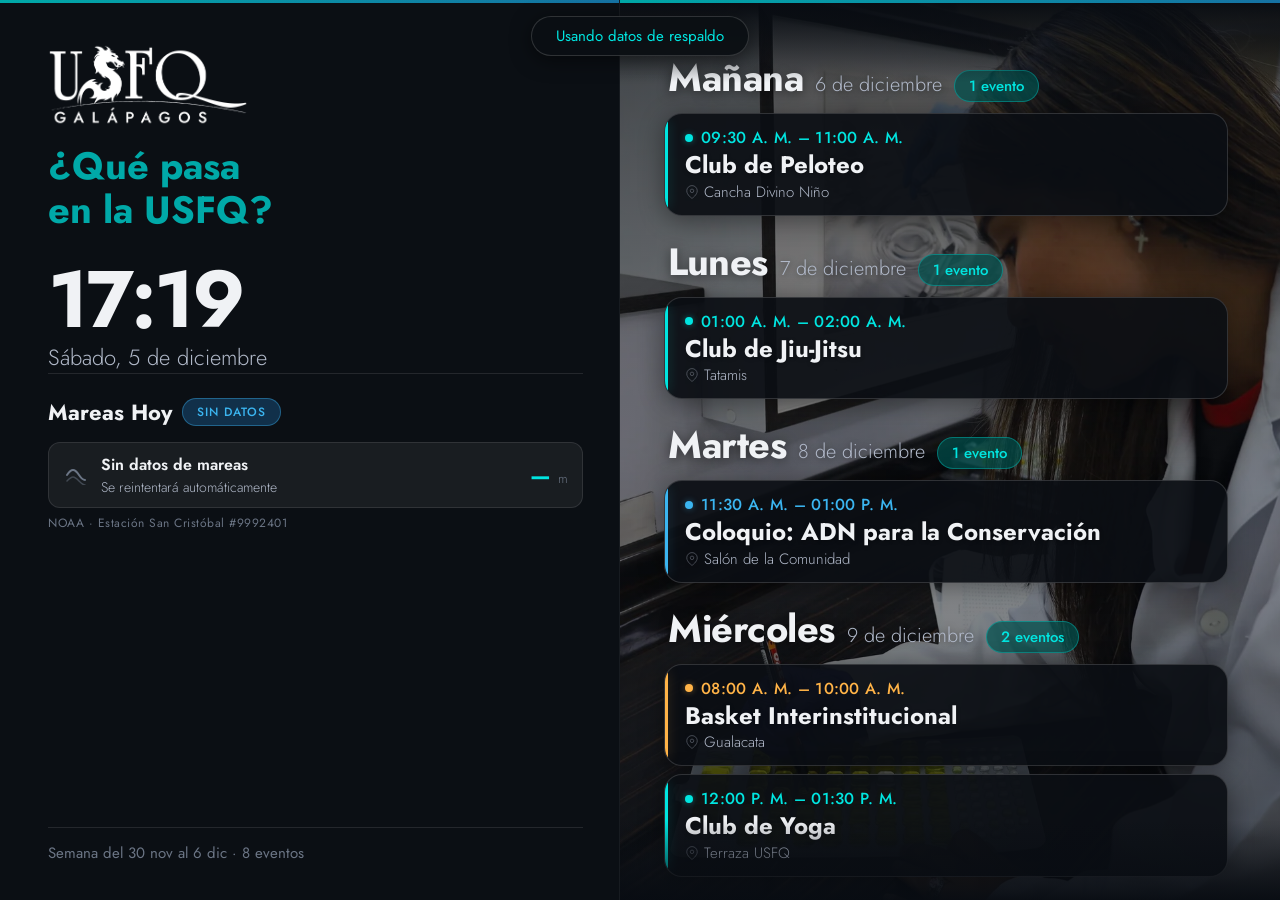
==== commit 7bde4b7f: "Widen left panel and add CMS event poster carousel - Widen left column from 400px to 620px for bette" ====
--- a/html/index.html
+++ b/html/index.html
@@ -53,7 +53,7 @@
     position: relative; z-index: 10;
     width: 100vw; height: 100vh;
     display: grid;
-    grid-template-columns: 400px 1fr;
+    grid-template-columns: 620px 1fr;
   }
 
   /* ===== LEFT PANEL ===== */
@@ -91,8 +91,61 @@
   }
   .clock-block .date-text { font-weight: 300; font-size: 22px; color: var(--texto-secundario); }
 
+  /* ===== BOTTOM CAROUSEL (tides ↔ CMS posters) ===== */
+  .bottom-carousel {
+    border-top: 1px solid rgba(255,255,255,0.10);
+    padding-top: 22px;
+    position: relative;
+    flex: 1;
+    min-height: 0;
+    overflow: hidden;
+  }
+  .carousel-slide {
+    position: absolute; top: 22px; left: 0; right: 0; bottom: 0;
+    opacity: 0;
+    transition: opacity 1s ease-in-out;
+    pointer-events: none;
+  }
+  .carousel-slide.active {
+    opacity: 1;
+    pointer-events: auto;
+  }
+
+  /* CMS event poster slide */
+  .cms-poster {
+    display: flex; flex-direction: column; height: 100%;
+  }
+  .cms-poster-img {
+    width: 100%; flex: 1; min-height: 0;
+    object-fit: contain; object-position: top center;
+    border-radius: var(--radius);
+    border: 1px solid rgba(255,255,255,0.10);
+  }
+  .cms-poster-title {
+    font-weight: 600; font-size: 16px; color: var(--texto-primario);
+    margin-top: 10px; line-height: 1.2;
+  }
+  .cms-poster-date {
+    font-weight: 300; font-size: 13px; color: var(--texto-secundario);
+    margin-top: 2px;
+  }
+
+  /* Carousel dots */
+  .carousel-dots {
+    display: flex; gap: 6px; justify-content: center;
+    position: absolute; bottom: 0; left: 0; right: 0;
+  }
+  .carousel-dot {
+    width: 6px; height: 6px; border-radius: 50%;
+    background: rgba(255,255,255,0.2);
+    transition: background 0.3s;
+  }
+  .carousel-dot.active {
+    background: var(--verde-galapagos);
+  }
+
   /* ===== TIDES ===== */
-  .tides-section { border-top: 1px solid rgba(255,255,255,0.10); padding-top: 22px; }
+  .tides-section { padding-top: 0; }
   .tides-header { display: flex; align-items: center; gap: 10px; margin-bottom: 14px; }
   .tides-header h2 { font-weight: 700; font-size: 22px; color: var(--texto-primario); }
   .tide-badge {
@@ -396,18 +449,25 @@
       </div>
     </div>
 
-    <div class="tides-section">
-      <div class="tides-header">
-        <h2>Mareas Hoy</h2>
-        <span class="tide-badge" id="tideBadge" style="display:none;">—</span>
-      </div>
-      <div id="tidesContent">
-        <div class="tides-loading">
-          <div class="mini-ring"></div>
-          Consultando mareas...
+    <div class="bottom-carousel" id="bottomCarousel">
+      <!-- Slide 0: Tides -->
+      <div class="carousel-slide active" id="slideTides">
+        <div class="tides-section">
+          <div class="tides-header">
+            <h2>Mareas Hoy</h2>
+            <span class="tide-badge" id="tideBadge" style="display:none;">—</span>
+          </div>
+          <div id="tidesContent">
+            <div class="tides-loading">
+              <div class="mini-ring"></div>
+              Consultando mareas...
+            </div>
+          </div>
+          <div class="tide-source">NOAA · Estación San Cristóbal #9992401</div>
         </div>
       </div>
-      <div class="tide-source">NOAA · Estación San Cristóbal #9992401</div>
+      <!-- CMS poster slides injected dynamically -->
+      <div class="carousel-dots" id="carouselDots"></div>
     </div>
 
     <div class="week-label" id="weekLabel"></div>
@@ -455,7 +515,13 @@
 const PHOTO_INTERVAL = 12000; // 12 seconds per photo
 const PHOTO_PATH = 'img/photos/';
 
+// CMS Events API (posters for left panel carousel)
+const CMS_API = 'https://usfq.juli.wiki/carteleras/events-cms/api/events.php';
+const CMS_REFRESH_MS = 300000; // 5 minutes
+const CAROUSEL_INTERVAL = 10000; // 10 seconds per slide
+
 let events = [];
+let cmsPosters = [];
 let autoScrolling = true;
 let scrollPaused = false;
 let userInteracted = false;
@@ -995,14 +1061,89 @@
   badge.style.display = 'inline-block';
 }
 
+// ===== CMS EVENTS API (posters) =====
+async function fetchCMSPosters() {
+  try {
+    const now = new Date();
+    const from = now.toLocaleDateString('en-CA', { timeZone: GALAPAGOS_TZ });
+    const until = new Date(now.getTime() + 7 * 86400000).toLocaleDateString('en-CA', { timeZone: GALAPAGOS_TZ });
+    const url = `${CMS_API}?from=${from}&until=${until}&_t=${Date.now()}`;
+    const resp = await fetch(url, { cache: 'no-store' });
+    if (!resp.ok) throw new Error('CMS API error ' + resp.status);
+    const data = await resp.json();
+    if (data.ok && data.events && data.events.length > 0) {
+      cmsPosters = data.events;
+      buildCarouselSlides();
+    }
+  } catch (e) {
+    console.warn('CMS posters error:', e);
+  }
+}
+
+function buildCarouselSlides() {
+  const carousel = document.getElementById('bottomCarousel');
+  const dotsContainer = document.getElementById('carouselDots');
+
+  // Remove old CMS slides
+  carousel.querySelectorAll('.carousel-slide.cms-slide').forEach(el => el.remove());
+
+  // Add CMS poster slides
+  cmsPosters.forEach((poster, i) => {
+    const slide = document.createElement('div');
+    slide.className = 'carousel-slide cms-slide';
+    const eventDate = new Date(poster.event_date + 'T12:00:00-06:00');
+    const dateStr = eventDate.toLocaleDateString('es-EC', { day: 'numeric', month: 'long', timeZone: GALAPAGOS_TZ });
+    slide.innerHTML = `
+      <div class="cms-poster">
+        <img class="cms-poster-img" src="${poster.image_url}" alt="${stripEmojis(poster.title) || ''}" loading="lazy">
+        <div class="cms-poster-title">${stripEmojis(poster.title)}</div>
+        <div class="cms-poster-date">${dateStr}</div>
+      </div>`;
+    carousel.insertBefore(slide, dotsContainer);
+  });
+
+  initCarousel();
+}
+
+let carouselTimer = null;
+function initCarousel() {
+  const carousel = document.getElementById('bottomCarousel');
+  const slides = carousel.querySelectorAll('.carousel-slide');
+  const dotsContainer = document.getElementById('carouselDots');
+
+  if (slides.length <= 1) {
+    dotsContainer.innerHTML = '';
+    return;
+  }
+
+  // Build dots
+  dotsContainer.innerHTML = '';
+  slides.forEach((_, i) => {
+    const dot = document.createElement('div');
+    dot.className = 'carousel-dot' + (i === 0 ? ' active' : '');
+    dotsContainer.appendChild(dot);
+  });
+
+  let current = 0;
+  if (carouselTimer) clearInterval(carouselTimer);
+  carouselTimer = setInterval(() => {
+    slides[current].classList.remove('active');
+    dotsContainer.children[current].classList.remove('active');
+    current = (current + 1) % slides.length;
+    slides[current].classList.add('active');
+    dotsContainer.children[current].classList.add('active');
+  }, CAROUSEL_INTERVAL);
+}
+
 // ===== INIT =====
 async function init() {
   initPhotoSlideshow();
-  const [_cal, _tides] = await Promise.allSettled([fetchCalendar(), fetchTides()]);
+  const [_cal, _tides, _cms] = await Promise.allSettled([fetchCalendar(), fetchTides(), fetchCMSPosters()]);
   renderEvents();
   setupAutoScroll();
   setInterval(async () => { await fetchCalendar(); renderEvents(); }, REFRESH_INTERVAL);
   setInterval(fetchTides, 3600000);
+  setInterval(fetchCMSPosters, CMS_REFRESH_MS);
   setInterval(() => { renderEvents(); }, 60000);
 }
 init();
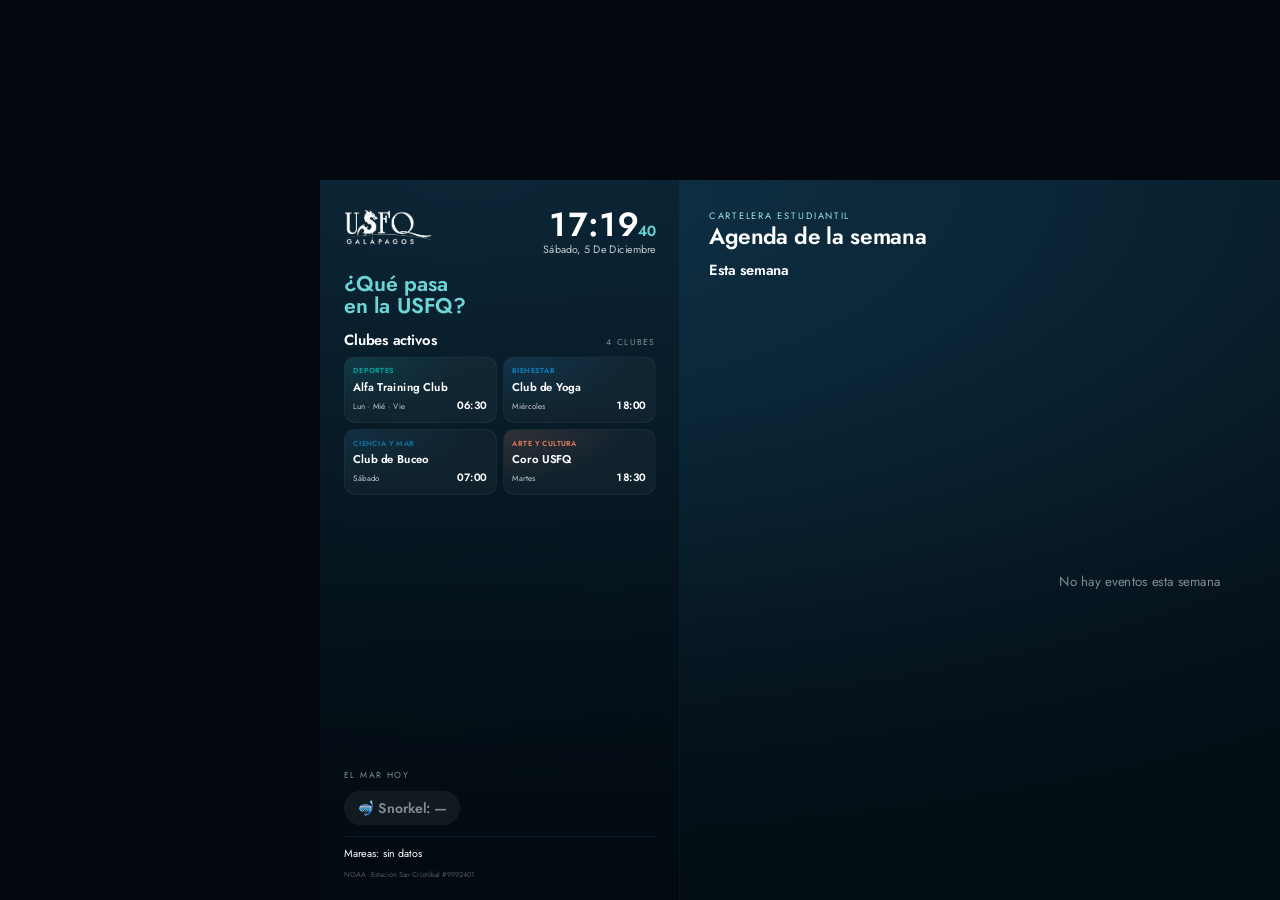
==== commit 39c2d182: "Publicar frontend en GitHub Pages + sacar secretos del repo - Pages (main/raíz) sirve el kiosko: nue" ====
--- a/html/index.html
+++ b/html/index.html
@@ -1,1152 +1,13 @@
 <!DOCTYPE html>
 <html lang="es">
 <head>
-<meta charset="UTF-8">
-<meta name="viewport" content="width=1920,height=1080,initial-scale=1">
-<meta http-equiv="Cache-Control" content="no-cache, no-store, must-revalidate">
-<meta http-equiv="Pragma" content="no-cache">
-<meta http-equiv="Expires" content="0">
-<title>¿Qué pasa en la USFQ? — Galápagos</title>
-<link rel="preconnect" href="https://fonts.googleapis.com">
-<link rel="preconnect" href="https://fonts.gstatic.com" crossorigin>
-<link href="https://fonts.googleapis.com/css2?family=Jost:wght@300;400;500;700&display=swap" rel="stylesheet">
-<style>
-  *, *::before, *::after { margin: 0; padding: 0; box-sizing: border-box; }
-
-  :root {
-    --verde-galapagos: #00A9A8;
-    --azul-pacifico:   #1672A3;
-    --verde-bright:    #00E5E0;
-    --azul-bright:     #3BB5F0;
-    --negro-corp:      #0B0F14;
-    --superficie-1:    rgba(11, 15, 20, 0.92);
-    --superficie-glass: rgba(11, 15, 20, 0.92);
-    --glass-border:    rgba(255, 255, 255, 0.15);
-    --glass-border-hover: rgba(255, 255, 255, 0.25);
-    --texto-primario:  #F0F2F5;
-    --texto-secundario:#B0B8C8;
-    --texto-terciario: #6B7585;
-    --gradiente:       linear-gradient(135deg, #00A9A8 0%, #1672A3 100%);
-
-    --type-academico:  #3BB5F0;
-    --type-club:       #00E5E0;
-    --type-deporte:    #FFB347;
-    --type-social:     #C084FC;
-    --type-bienestar:  #34D399;
-    --type-evento:     #94A3B8;
-
-    --font: 'Jost', sans-serif;
-    --radius: 18px;
-    --radius-pill: 9999px;
-  }
-
-  html, body {
-    width: 100vw; height: 100vh;
-    overflow: hidden;
-    background: var(--negro-corp);
-    font-family: var(--font);
-    color: var(--texto-primario);
-  }
-
-  /* ===== LAYOUT ===== */
-  .kiosk {
-    position: relative; z-index: 10;
-    width: 100vw; height: 100vh;
-    display: grid;
-    grid-template-columns: 620px 1fr;
-  }
-
-  /* ===== LEFT PANEL ===== */
-  .left-panel {
-    display: flex;
-    flex-direction: column;
-    justify-content: space-between;
-    padding: 44px 36px 36px 48px;
-    background: var(--negro-corp);
-    border-right: 1px solid rgba(255,255,255,0.05);
-    position: relative;
-    z-index: 20;
-  }
-  /* Gradient strip on top */
-  .left-panel::before {
-    content: '';
-    position: absolute;
-    top: 0; left: 0; right: 0;
-    height: 3px;
-    background: var(--gradiente);
-  }
-
-  .top-section { display: flex; flex-direction: column; gap: 28px; }
-  .brand { display: flex; flex-direction: column; gap: 18px; }
-  .brand-logo { width: 200px; height: auto; }
-  .brand-title { font-weight: 700; font-size: 38px; line-height: 1.15; }
-  .brand-title span {
-    color: var(--verde-galapagos);
-  }
-
-  .clock-block { display: flex; flex-direction: column; gap: 2px; }
-  .clock-block .time {
-    font-weight: 700; font-size: 80px; line-height: 1;
-    color: var(--texto-primario); letter-spacing: -3px;
-  }
-  .clock-block .date-text { font-weight: 300; font-size: 22px; color: var(--texto-secundario); }
-
-  /* ===== BOTTOM CAROUSEL (tides ↔ CMS posters) ===== */
-  .bottom-carousel {
-    border-top: 1px solid rgba(255,255,255,0.10);
-    padding-top: 22px;
-    position: relative;
-    flex: 1;
-    min-height: 0;
-    overflow: hidden;
-  }
-  .carousel-slide {
-    position: absolute; top: 22px; left: 0; right: 0; bottom: 0;
-    opacity: 0;
-    transition: opacity 1s ease-in-out;
-    pointer-events: none;
-  }
-  .carousel-slide.active {
-    opacity: 1;
-    pointer-events: auto;
-  }
-
-  /* CMS event poster slide */
-  .cms-poster {
-    display: flex; flex-direction: column; height: 100%;
-  }
-  .cms-poster-img {
-    width: 100%; flex: 1; min-height: 0;
-    object-fit: contain; object-position: top center;
-    border-radius: var(--radius);
-    border: 1px solid rgba(255,255,255,0.10);
-  }
-  .cms-poster-title {
-    font-weight: 600; font-size: 16px; color: var(--texto-primario);
-    margin-top: 10px; line-height: 1.2;
-  }
-  .cms-poster-date {
-    font-weight: 300; font-size: 13px; color: var(--texto-secundario);
-    margin-top: 2px;
-  }
-
-  /* Carousel dots */
-  .carousel-dots {
-    display: flex; gap: 6px; justify-content: center;
-    position: absolute; bottom: 0; left: 0; right: 0;
-  }
-  .carousel-dot {
-    width: 6px; height: 6px; border-radius: 50%;
-    background: rgba(255,255,255,0.2);
-    transition: background 0.3s;
-  }
-  .carousel-dot.active {
-    background: var(--verde-galapagos);
-  }
-
-  /* ===== TIDES ===== */
-  .tides-section { padding-top: 0; }
-  .tides-header { display: flex; align-items: center; gap: 10px; margin-bottom: 14px; }
-  .tides-header h2 { font-weight: 700; font-size: 22px; color: var(--texto-primario); }
-  .tide-badge {
-    font-weight: 500; font-size: 12px; letter-spacing: 1px; text-transform: uppercase;
-    padding: 4px 14px; border-radius: var(--radius-pill);
-  }
-  .tide-badge.rising {
-    color: var(--verde-bright); background: rgba(0,80,78,0.6); border: 1px solid rgba(0,229,224,0.4);
-  }
-  .tide-badge.falling {
-    color: var(--azul-bright); background: rgba(22,70,110,0.6); border: 1px solid rgba(59,181,240,0.4);
-  }
-  .tides-list { display: flex; flex-direction: column; gap: 7px; }
-  .tide-entry {
-    background: rgba(255,255,255,0.06); border: 1px solid rgba(255,255,255,0.10);
-    border-radius: 12px; padding: 10px 14px;
-    display: flex; align-items: center; gap: 10px;
-    transition: border-color 0.3s ease;
-  }
-  .tide-entry.is-next {
-    border-color: rgba(0,229,224,0.5); background: rgba(0,169,168,0.15);
-    box-shadow: 0 2px 14px rgba(0,169,168,0.2);
-  }
-  .tide-icon { width: 28px; height: 22px; text-align: center; flex-shrink: 0; display: flex; align-items: center; justify-content: center; }
-  .tide-icon svg { width: 24px; height: 20px; }
-  .tide-info { flex: 1; display: flex; flex-direction: column; gap: 1px; }
-  .tide-info .tide-type { font-weight: 600; font-size: 16px; color: var(--texto-primario); }
-  .tide-info .tide-time { font-weight: 300; font-size: 14px; color: var(--texto-secundario); }
-  .tide-height { font-weight: 700; font-size: 22px; color: var(--verde-bright); }
-  .tide-entry.type-low .tide-height { color: var(--azul-bright); }
-  .tide-height .th-unit { font-weight: 300; font-size: 13px; color: var(--texto-terciario); }
-  .tides-loading { display: flex; align-items: center; gap: 10px; padding: 14px 0; color: var(--texto-secundario); font-size: 15px; }
-  .tides-loading .mini-ring {
-    width: 16px; height: 16px;
-    border: 2px solid rgba(255,255,255,0.08); border-top-color: var(--verde-galapagos);
-    border-radius: 50%; animation: spin 1s linear infinite;
-  }
-  .tide-source { margin-top: 6px; font-size: 12px; color: var(--texto-terciario); letter-spacing: 0.5px; }
-  .week-label { font-weight: 400; font-size: 15px; color: var(--texto-terciario); border-top: 1px solid rgba(255,255,255,0.10); padding-top: 14px; }
-
-  /* ===== RIGHT PANEL — PHOTO BACKGROUND ===== */
-  .right-panel {
-    position: relative;
-    overflow: hidden;
-  }
-
-  /* Photo slideshow layer */
-  .photo-slideshow {
-    position: absolute; top: 0; right: 0; bottom: 0; left: 0; z-index: 0;
-  }
-  .photo-slideshow img {
-    position: absolute; top: 0; right: 0; bottom: 0; left: 0;
-    width: 100%; height: 100%;
-    object-fit: cover;
-    opacity: 0;
-    transition: opacity 1.8s ease-in-out;
-  }
-  .photo-slideshow img.active {
-    opacity: 1;
-  }
-
-  /* Dark overlay on top of photos for contrast */
-  .photo-overlay {
-    position: absolute; top: 0; right: 0; bottom: 0; left: 0; z-index: 1;
-    background: linear-gradient(
-      180deg,
-      rgba(8, 12, 18, 0.70) 0%,
-      rgba(8, 12, 18, 0.50) 30%,
-      rgba(8, 12, 18, 0.45) 60%,
-      rgba(8, 12, 18, 0.75) 100%
-    );
-    pointer-events: none;
-  }
-
-  /* Gradient strip at top of right panel too */
-  .right-panel::before {
-    content: '';
-    position: absolute;
-    top: 0; left: 0; right: 0;
-    height: 3px;
-    background: var(--gradiente);
-    z-index: 30;
-  }
-
-  /* Fade edges for scroll */
-  .scroll-fade-top, .scroll-fade-bottom {
-    position: absolute;
-    left: 0; right: 0;
-    height: 80px;
-    z-index: 15;
-    pointer-events: none;
-  }
-  .scroll-fade-top {
-    top: 3px;
-    background: linear-gradient(180deg, rgba(8,12,18,0.95) 0%, transparent 100%);
-  }
-  .scroll-fade-bottom {
-    bottom: 0;
-    background: linear-gradient(0deg, rgba(8,12,18,0.95) 0%, transparent 100%);
-  }
-
-  .scroll-container {
-    position: relative; z-index: 10;
-    height: 100%;
-    overflow-y: auto;
-    padding: 50px 52px 50px 44px;
-    scroll-behavior: smooth;
-    scrollbar-width: none;
-  }
-  .scroll-container::-webkit-scrollbar { display: none; }
-
-  /* ===== DAY SECTION ===== */
-  .day-section { margin-bottom: 18px; }
-  .day-header {
-    display: flex; align-items: baseline; gap: 12px;
-    margin-bottom: 8px; padding-left: 4px;
-  }
-  .day-header .day-name {
-    font-weight: 700; font-size: 38px; letter-spacing: -0.5px;
-    color: var(--texto-primario);
-    text-shadow: 0 2px 12px rgba(0,0,0,0.5);
-  }
-  .day-header .day-name.is-today {
-    color: var(--verde-galapagos);
-  }
-  .day-header .day-date {
-    font-weight: 300; font-size: 20px;
-    color: var(--texto-secundario);
-    text-shadow: 0 1px 6px rgba(0,0,0,0.5);
-  }
-  .day-header .day-count {
-    font-weight: 500; font-size: 15px;
-    color: var(--verde-bright);
-    background: rgba(0,80,78,0.7);
-    border: 1px solid rgba(0,229,224,0.35);
-    border-radius: var(--radius-pill); padding: 4px 14px;
-  }
-
-  /* ===== EVENT CARD — GLASS ===== */
-  .event-item {
-    background: var(--superficie-glass);
-    border: 1px solid var(--glass-border);
-    border-radius: var(--radius);
-    box-shadow: 0 4px 24px rgba(0, 0, 0, 0.4);
-    padding: 12px 20px;
-    margin-bottom: 8px;
-    position: relative;
-    overflow: hidden;
-    transition: transform 0.3s ease, box-shadow 0.3s ease, border-color 0.3s ease, background 0.3s ease;
-    animation: cardEnter 0.5s cubic-bezier(0.16, 1, 0.3, 1) both;
-  }
-
-  @keyframes cardEnter {
-    from { opacity: 0; transform: translateY(16px); }
-    to   { opacity: 1; transform: translateY(0); }
-  }
-
-  /* Left accent bar */
-  .event-item::before {
-    content: ''; position: absolute;
-    top: 6px; bottom: 6px; left: 0;
-    width: 3px; border-radius: 0 3px 3px 0;
-  }
-  .event-item.type-academico::before { background: var(--type-academico); box-shadow: 0 0 12px rgba(59,181,240,0.3); }
-  .event-item.type-club::before      { background: var(--type-club); box-shadow: 0 0 12px rgba(0,229,224,0.3); }
-  .event-item.type-deporte::before   { background: var(--type-deporte); box-shadow: 0 0 12px rgba(255,179,71,0.3); }
-  .event-item.type-social::before    { background: var(--type-social); box-shadow: 0 0 12px rgba(192,132,252,0.3); }
-  .event-item.type-bienestar::before { background: var(--type-bienestar); box-shadow: 0 0 12px rgba(52,211,153,0.3); }
-  .event-item.type-evento::before    { background: var(--type-evento); }
-
-  .ev-top { display: flex; align-items: center; gap: 8px; margin-bottom: 2px; }
-  .ev-dot { width: 8px; height: 8px; border-radius: 50%; flex-shrink: 0; }
-  .type-academico .ev-dot { background: var(--type-academico); box-shadow: 0 0 6px rgba(59,181,240,0.4); }
-  .type-club .ev-dot      { background: var(--type-club); box-shadow: 0 0 6px rgba(0,229,224,0.4); }
-  .type-deporte .ev-dot   { background: var(--type-deporte); box-shadow: 0 0 6px rgba(255,179,71,0.4); }
-  .type-social .ev-dot    { background: var(--type-social); box-shadow: 0 0 6px rgba(192,132,252,0.4); }
-  .type-bienestar .ev-dot { background: var(--type-bienestar); box-shadow: 0 0 6px rgba(52,211,153,0.4); }
-  .type-evento .ev-dot    { background: var(--type-evento); }
-
-  .ev-time { font-weight: 500; font-size: 16px; letter-spacing: 0.3px; }
-  .type-academico .ev-time { color: var(--type-academico); }
-  .type-club .ev-time      { color: var(--type-club); }
-  .type-deporte .ev-time   { color: var(--type-deporte); }
-  .type-social .ev-time    { color: var(--type-social); }
-  .type-bienestar .ev-time { color: var(--type-bienestar); }
-  .type-evento .ev-time    { color: var(--type-evento); }
-
-  .ev-title {
-    font-weight: 700; font-size: 24px; line-height: 1.15;
-    color: var(--texto-primario);
-    margin-bottom: 2px;
-    text-shadow: 0 1px 4px rgba(0,0,0,0.3);
-  }
-  .ev-location {
-    display: flex; align-items: center; gap: 5px;
-    font-weight: 300; font-size: 15px; color: var(--texto-secundario);
-  }
-  .ev-location svg { flex-shrink: 0; opacity: 0.4; }
-
-  /* Happening now */
-  .event-item.is-now {
-    border-color: rgba(0,229,224,0.5);
-    box-shadow: 0 4px 28px rgba(0,169,168,0.3);
-    background: rgba(0,169,168,0.2);
-  }
-  .event-item.is-now::after {
-    content: 'AHORA';
-    position: absolute; top: 10px; right: 14px;
-    font-weight: 700; font-size: 13px; letter-spacing: 2px;
-    color: #0B0F14;
-    background: var(--gradiente);
-    border-radius: var(--radius-pill);
-    padding: 4px 14px;
-    animation: nowPulse 2s ease-in-out infinite;
-  }
-  @keyframes nowPulse { 0%, 100% { opacity: 1; } 50% { opacity: 0.6; } }
-
-
-  /* Empty & Loading */
-  .empty-state {
-    display: flex; flex-direction: column;
-    align-items: center; justify-content: center;
-    height: 100%; text-align: center; padding: 60px;
-  }
-  .empty-state h2 { font-weight: 300; font-size: 32px; color: var(--texto-secundario); text-shadow: 0 2px 8px rgba(0,0,0,0.5); }
-  .empty-state p { font-weight: 300; font-size: 18px; color: var(--texto-terciario); margin-top: 10px; }
-
-  .loading-state {
-    display: flex; flex-direction: column;
-    align-items: center; justify-content: center;
-    height: 100%; gap: 18px;
-  }
-  .loading-ring {
-    width: 44px; height: 44px;
-    border: 3px solid rgba(255,255,255,0.08);
-    border-top-color: var(--verde-galapagos);
-    border-radius: 50%;
-    animation: spin 1s linear infinite;
-  }
-  @keyframes spin { to { transform: rotate(360deg); } }
-  .loading-state p { font-weight: 300; font-size: 18px; color: var(--texto-secundario); }
-
-  /* Status badge */
-  .status-badge {
-    position: fixed;
-    top: 16px; left: 50%;
-    transform: translateX(-50%) translateY(-50px);
-    background: rgba(11,15,20,0.95);
-    border: 1px solid rgba(255,255,255,0.15);
-    border-radius: var(--radius-pill);
-    padding: 8px 24px;
-    font-weight: 400; font-size: 15px;
-    color: var(--verde-bright);
-    z-index: 200; opacity: 0;
-    box-shadow: 0 4px 20px rgba(0,0,0,0.5);
-    transition: all 0.5s cubic-bezier(0.16, 1, 0.3, 1);
-  }
-  .status-badge.visible { opacity: 1; transform: translateX(-50%) translateY(0); }
-
-  /* Recurring schedule line */
-  .ev-schedule {
-    display: flex; align-items: center; gap: 6px;
-    font-weight: 500; font-size: 15px; color: var(--texto-secundario);
-    margin-top: 4px;
-  }
-  .ev-schedule svg { flex-shrink: 0; opacity: 0.5; }
-  .ev-schedule .recurring-badge {
-    font-weight: 600; font-size: 11px; letter-spacing: 0.8px; text-transform: uppercase;
-    color: var(--verde-bright); background: rgba(0,80,78,0.5);
-    border: 1px solid rgba(0,229,224,0.3);
-    border-radius: var(--radius-pill); padding: 2px 10px; margin-left: 6px;
-  }
-
-  /* Stagger */
-  .event-item:nth-child(1) { animation-delay: 0s; }
-  .event-item:nth-child(2) { animation-delay: 0.06s; }
-  .event-item:nth-child(3) { animation-delay: 0.12s; }
-  .event-item:nth-child(4) { animation-delay: 0.18s; }
-  .event-item:nth-child(5) { animation-delay: 0.24s; }
-  .event-item:nth-child(6) { animation-delay: 0.30s; }
-  .event-item:nth-child(7) { animation-delay: 0.36s; }
-  .event-item:nth-child(8) { animation-delay: 0.42s; }
-</style>
+<meta charset="utf-8">
+<meta http-equiv="refresh" content="0; url=../kiosk/">
+<title>Kiosko USFQ Galápagos</title>
+<script>location.replace('../kiosk/' + location.search + location.hash);</script>
 </head>
-<body>
-
-<div class="status-badge" id="statusBadge"></div>
-
-<!-- Main layout -->
-<div class="kiosk">
-  <!-- Left -->
-  <div class="left-panel">
-    <div class="top-section">
-      <div class="brand">
-        <img src="img/USGQG-LOGO-NUEVO-BLANCO.png" alt="USFQ Galápagos" class="brand-logo">
-        <div class="brand-title"><span>¿Qué pasa</span><br><span>en la USFQ?</span></div>
-      </div>
-      <div class="clock-block">
-        <div class="time" id="clock">--:--</div>
-        <div class="date-text" id="dateText">cargando...</div>
-      </div>
-    </div>
-
-    <div class="bottom-carousel" id="bottomCarousel">
-      <!-- Slide 0: Tides -->
-      <div class="carousel-slide active" id="slideTides">
-        <div class="tides-section">
-          <div class="tides-header">
-            <h2>Mareas Hoy</h2>
-            <span class="tide-badge" id="tideBadge" style="display:none;">—</span>
-          </div>
-          <div id="tidesContent">
-            <div class="tides-loading">
-              <div class="mini-ring"></div>
-              Consultando mareas...
-            </div>
-          </div>
-          <div class="tide-source">NOAA · Estación San Cristóbal #9992401</div>
-        </div>
-      </div>
-      <!-- CMS poster slides injected dynamically -->
-      <div class="carousel-dots" id="carouselDots"></div>
-    </div>
-
-    <div class="week-label" id="weekLabel"></div>
-  </div>
-
-  <!-- Right — photo background + glass events -->
-  <div class="right-panel">
-    <!-- Photo slideshow -->
-    <div class="photo-slideshow" id="photoSlideshow"></div>
-    <!-- Dark overlay -->
-    <div class="photo-overlay"></div>
-    <!-- Scroll fades -->
-    <div class="scroll-fade-top"></div>
-    <div class="scroll-fade-bottom"></div>
-    <!-- Events -->
-    <div class="scroll-container" id="scrollContainer">
-      <div id="eventList">
-        <div class="loading-state" id="loadingState">
-          <div class="loading-ring"></div>
-          <p>Conectando con el calendario...</p>
-        </div>
-      </div>
-    </div>
-  </div>
-</div>
-
-<script>
-// ===== CONFIG =====
-const ICS_URL = 'https://outlook.office365.com/owa/calendar/71a3663561a843bca1cccea1dffd9fa6@usfq.edu.ec/7755590ea9af4dcb84b49fb91d1b2a0f13028026135859137563/calendar.ics';
-const CORS_PROXIES = [
-  url => `https://api.codetabs.com/v1/proxy/?quest=${encodeURIComponent(url)}`,
-  url => `https://api.allorigins.win/raw?url=${encodeURIComponent(url)}`,
-  url => `https://corsproxy.io/?${encodeURIComponent(url)}`,
-  url => url
-];
-const REFRESH_INTERVAL = 120000;
-const AUTO_SCROLL_SPEED = 0.4;
-const AUTO_SCROLL_PAUSE = 8000;
-const GALAPAGOS_TZ = 'America/Costa_Rica';
-const NOAA_ENDPOINT = 'https://api.tidesandcurrents.noaa.gov/api/prod/datagetter';
-const NOAA_STATION = '9992401';
-
-// Photo slideshow config
-const PHOTO_COUNT = 61;
-const PHOTO_INTERVAL = 12000; // 12 seconds per photo
-const PHOTO_PATH = 'img/photos/';
-
-// CMS Events API (posters for left panel carousel)
-const CMS_API = 'https://usfq.juli.wiki/carteleras/events-cms/api/events.php';
-const CMS_REFRESH_MS = 300000; // 5 minutes
-const CAROUSEL_INTERVAL = 10000; // 10 seconds per slide
-
-let events = [];
-let cmsPosters = [];
-let autoScrolling = true;
-let scrollPaused = false;
-let userInteracted = false;
-let userInteractTimer = null;
-
-// ===== PHOTO SLIDESHOW =====
-function initPhotoSlideshow() {
-  const container = document.getElementById('photoSlideshow');
-
-  // Shuffle photo order randomly
-  const indices = Array.from({ length: PHOTO_COUNT }, (_, i) => i + 1);
-  for (let i = indices.length - 1; i > 0; i--) {
-    const j = Math.floor(Math.random() * (i + 1));
-    [indices[i], indices[j]] = [indices[j], indices[i]];
-  }
-
-  // Preload first 3, lazy-load rest
-  const preloadCount = 3;
-  indices.forEach((num, i) => {
-    const img = document.createElement('img');
-    img.alt = `Galápagos ${num}`;
-    if (i < preloadCount) {
-      img.src = `${PHOTO_PATH}${num}.webp`;
-    } else {
-      img.dataset.src = `${PHOTO_PATH}${num}.webp`;
-    }
-    if (i === 0) img.classList.add('active');
-    container.appendChild(img);
-  });
-
-  let current = 0;
-  const images = container.querySelectorAll('img');
-
-  setInterval(() => {
-    images[current].classList.remove('active');
-    current = (current + 1) % images.length;
-
-    // Lazy-load current + next
-    const nextImg = images[current];
-    if (nextImg.dataset.src && !nextImg.src) nextImg.src = nextImg.dataset.src;
-    const nextNext = (current + 1) % images.length;
-    const nn = images[nextNext];
-    if (nn.dataset.src && !nn.src) nn.src = nn.dataset.src;
-
-    nextImg.classList.add('active');
-  }, PHOTO_INTERVAL);
-}
-
-// ===== CLOCK =====
-function updateClock() {
-  const now = new Date();
-  const opts = { timeZone: GALAPAGOS_TZ };
-  document.getElementById('clock').textContent =
-    now.toLocaleString('es-EC', { ...opts, hour: '2-digit', minute: '2-digit', hour12: false });
-  const day = now.toLocaleString('es-EC', { ...opts, weekday: 'long' });
-  const d = now.toLocaleString('es-EC', { ...opts, day: 'numeric' });
-  const m = now.toLocaleString('es-EC', { ...opts, month: 'long' });
-  document.getElementById('dateText').textContent =
-    `${day.charAt(0).toUpperCase() + day.slice(1)}, ${d} de ${m}`;
-}
-setInterval(updateClock, 1000);
-updateClock();
-
-// ===== ICS PARSER =====
-function parseICS(text) {
-  const vevents = [];
-  const blocks = text.split('BEGIN:VEVENT');
-  blocks.shift();
-  for (const block of blocks) {
-    const raw = block.split('END:VEVENT')[0];
-    const unfolded = raw.replace(/\r?\n[ \t]/g, '');
-    const lines = unfolded.split(/\r?\n/);
-    const ev = {};
-    for (const line of lines) {
-      const ci = line.indexOf(':');
-      if (ci < 0) continue;
-      const keyPart = line.substring(0, ci);
-      const value = line.substring(ci + 1);
-      const key = keyPart.split(';')[0].trim();
-      if (key === 'SUMMARY') ev.summary = value.replace(/\\n/g, ' ').replace(/\\,/g, ',').trim();
-      if (key === 'DTSTART') ev.dtstart = parseICSDate(value, keyPart);
-      if (key === 'DTEND') ev.dtend = parseICSDate(value, keyPart);
-      if (key === 'LOCATION') ev.location = value.replace(/\\n/g, ' ').replace(/\\,/g, ',').trim();
-      if (key === 'DESCRIPTION') ev.description = value.replace(/\\n/g, '\n').replace(/\\,/g, ',').trim();
-      if (key === 'RRULE') ev.rrule = value;
-    }
-    if (ev.summary && ev.dtstart) vevents.push(ev);
-  }
-  return expandAndSort(vevents);
-}
-
-function parseICSDate(value, keyPart) {
-  const isDate = keyPart.includes('VALUE=DATE') || (value.length === 8 && !value.includes('T'));
-  const clean = value.replace('Z', '');
-  if (isDate) return new Date(clean.slice(0,4)+'-'+clean.slice(4,6)+'-'+clean.slice(6,8)+'T00:00:00-06:00');
-  const y=clean.slice(0,4), mo=clean.slice(4,6), d=clean.slice(6,8);
-  const h=clean.slice(9,11), mi=clean.slice(11,13), s=clean.slice(13,15)||'00';
-  if (value.endsWith('Z')) return new Date(`${y}-${mo}-${d}T${h}:${mi}:${s}Z`);
-  const offset = resolveMicrosoftTZID(keyPart);
-  return new Date(`${y}-${mo}-${d}T${h}:${mi}:${s}${offset}`);
-}
-
-function resolveMicrosoftTZID(keyPart) {
-  const tzMatch = keyPart.match(/TZID="([^"]+)"/) || keyPart.match(/TZID=([^;:]+)/);
-  if (!tzMatch) return '-06:00';
-  const tz = tzMatch[1].toLowerCase();
-  if (tz.includes('utc') || tz.includes('greenwich') || tz.includes('gmt standard')) return '+00:00';
-  if (tz.includes('central america') || tz.includes('canada central')) return '-06:00';
-  if (tz.includes('central standard') || tz.includes('central time')) return '-06:00';
-  if (tz.includes('sa pacific') || tz.includes('colombia') || tz.includes('lima') || tz.includes('bogota') || tz.includes('guayaquil')) return '-05:00';
-  if (tz.includes('eastern')) return '-05:00';
-  return '-06:00';
-}
-
-function getWeekBounds() {
-  const now = new Date();
-  const day = now.getDay();
-  const diffToMon = day === 0 ? -6 : 1 - day;
-  const monday = new Date(now);
-  monday.setDate(now.getDate() + diffToMon);
-  monday.setHours(0,0,0,0);
-  const sunday = new Date(monday);
-  sunday.setDate(monday.getDate() + 6);
-  sunday.setHours(23,59,59,999);
-  return { monday, sunday };
-}
-
-function expandAndSort(vevents) {
-  const { monday, sunday } = getWeekBounds();
-  let expanded = [];
-  for (const ev of vevents) {
-    if (ev.rrule) {
-      const instances = expandRRule(ev, monday, sunday);
-      instances.forEach(inst => { inst._recurring = true; inst._rrule = ev.rrule; });
-      expanded.push(...instances);
-    } else if (ev.dtstart >= monday && ev.dtstart <= sunday) {
-      expanded.push({ ...ev });
-    }
-  }
-  const seen = new Set();
-  expanded = expanded.filter(ev => {
-    const key = ev.summary + '|' + ev.dtstart.toISOString().slice(0,16);
-    if (seen.has(key)) return false;
-    seen.add(key); return true;
-  });
-  return expanded.sort((a, b) => a.dtstart - b.dtstart);
-}
-
-// Group recurring events: same summary + same time-of-day + 3+ occurrences → single card
-function groupRecurringEvents(evts) {
-  const DAY_NAMES_SHORT = ['Dom', 'Lun', 'Mar', 'Mié', 'Jue', 'Vie', 'Sáb'];
-  const singles = [];
-  const recurringMap = new Map();
-
-  for (const ev of evts) {
-    if (!ev._recurring) { singles.push(ev); continue; }
-    const timeKey = ev.summary + '|' + formatTime(ev.dtstart) + '|' + (ev.dtend ? formatTime(ev.dtend) : '');
-    if (!recurringMap.has(timeKey)) recurringMap.set(timeKey, []);
-    recurringMap.get(timeKey).push(ev);
-  }
-
-  const grouped = [];
-  recurringMap.forEach((instances, key) => {
-    if (instances.length < 3) {
-      singles.push(...instances);
-      return;
-    }
-    const days = [...new Set(instances.map(e => e.dtstart.getDay()))].sort();
-    const rep = instances[0];
-    let schedule;
-    if (days.length >= 5 && days.every(d => d >= 1 && d <= 5)) {
-      schedule = 'Lun a Vie';
-    } else if (days.length === 7) {
-      schedule = 'Todos los días';
-    } else {
-      schedule = days.map(d => DAY_NAMES_SHORT[d]).join(', ');
-    }
-    // Check if any instance is happening now
-    const now = new Date();
-    const anyNow = instances.some(e => isHappeningNow(e, now));
-    // Use earliest future instance, or first instance
-    const nextInstance = instances.find(e => e.dtstart >= now) || instances[0];
-    grouped.push({
-      ...rep,
-      dtstart: nextInstance.dtstart,
-      dtend: nextInstance.dtend,
-      _grouped: true,
-      _schedule: schedule,
-      _instanceCount: instances.length,
-      _isNowGrouped: anyNow
-    });
-  });
-
-  return singles.concat(grouped).sort((a, b) => a.dtstart - b.dtstart);
-}
-
-function expandRRule(ev, from, to) {
-  const rule = {};
-  ev.rrule.split(';').forEach(p => { const [k,v] = p.split('='); rule[k] = v; });
-  const instances = [];
-  const freq = rule.FREQ;
-  const until = rule.UNTIL ? parseICSDate(rule.UNTIL, '') : to;
-  const count = rule.COUNT ? parseInt(rule.COUNT) : 200;
-  const interval = rule.INTERVAL ? parseInt(rule.INTERVAL) : 1;
-  const byDay = rule.BYDAY ? rule.BYDAY.split(',') : null;
-  const dayMap = { SU:0, MO:1, TU:2, WE:3, TH:4, FR:5, SA:6 };
-  let cursor = new Date(ev.dtstart);
-  let gen = 0;
-  const dur = ev.dtend ? (ev.dtend - ev.dtstart) : 3600000;
-  while (cursor <= until && cursor <= to && gen < count) {
-    if (cursor >= from) {
-      let inc = true;
-      if (byDay) inc = byDay.some(d => dayMap[d] === cursor.getDay());
-      if (inc) {
-        instances.push({ ...ev, dtstart: new Date(cursor), dtend: new Date(cursor.getTime()+dur), rrule: undefined });
-        gen++;
-      }
-    }
-    if (freq === 'DAILY') cursor.setDate(cursor.getDate() + 1);
-    else if (freq === 'WEEKLY') {
-      cursor.setDate(cursor.getDate() + (byDay && byDay.length > 1 ? 1 : 7 * interval));
-    } else if (freq === 'MONTHLY') cursor.setMonth(cursor.getMonth() + interval);
-    else cursor.setDate(cursor.getDate() + 1);
-  }
-  return instances;
-}
-
-// ===== FETCH =====
-function bustCache(url) {
-  const sep = url.includes('?') ? '&' : '?';
-  return url + sep + '_t=' + Date.now();
-}
-
-async function fetchCalendar() {
-  showStatus('Actualizando...');
-  for (const proxy of CORS_PROXIES) {
-    try {
-      const url = bustCache(proxy(ICS_URL));
-      const resp = await fetch(url, { cache: 'no-store' });
-      const text = await resp.text();
-      if (!text.includes('BEGIN:VCALENDAR')) continue;
-      const parsed = parseICS(text);
-      if (parsed.length > 0) {
-        events = parsed;
-        showStatus(`${events.length} eventos esta semana`);
-        setTimeout(hideStatus, 3000);
-        return true;
-      }
-    } catch(e) { continue; }
-  }
-  showStatus('Usando datos de respaldo');
-  setTimeout(hideStatus, 3000);
-  useFallbackData();
-  return false;
-}
-
-function useFallbackData() {
-  const nxt = (dow, h, m) => {
-    const now = new Date(), d = new Date(now);
-    const diff = (dow - d.getDay() + 7) % 7;
-    d.setDate(d.getDate() + (diff === 0 && d.getHours() >= h ? 7 : diff));
-    d.setHours(h, m, 0, 0); return d;
-  };
-  events = [
-    { summary: 'Club de Jiu-Jitsu', dtstart: nxt(1,7,0), dtend: nxt(1,8,0), location: 'Tatamis' },
-    { summary: 'Coloquio: ADN para la Conservación', dtstart: nxt(2,17,30), dtend: nxt(2,19,0), location: 'Salón de la Comunidad' },
-    { summary: 'Club de Yoga', dtstart: nxt(3,18,0), dtend: nxt(3,19,30), location: 'Terraza USFQ' },
-    { summary: 'Basket Interinstitucional', dtstart: nxt(3,14,0), dtend: nxt(3,16,0), location: 'Gualacata' },
-    { summary: 'TardeDePelis', dtstart: nxt(4,17,30), dtend: nxt(4,19,30), location: 'Salón de la Comunidad' },
-    { summary: 'Club Alfa Training', dtstart: nxt(5,12,30), dtend: nxt(5,13,30), location: 'Banderas – Lobería – Playa Mann' },
-    { summary: 'Club Creative Lab', dtstart: nxt(5,16,0), dtend: nxt(5,18,0), location: 'Pérgola' },
-    { summary: 'Club de Peloteo', dtstart: nxt(0,15,30), dtend: nxt(0,17,0), location: 'Cancha Divino Niño' },
-  ].sort((a,b) => a.dtstart - b.dtstart);
-}
-
-// ===== RENDER =====
-function renderEvents() {
-  const list = document.getElementById('eventList');
-  list.innerHTML = '';
-  if (events.length === 0) {
-    list.innerHTML = `<div class="empty-state"><h2>No hay eventos esta semana</h2><p>El calendario se actualiza automáticamente</p></div>`;
-    return;
-  }
-  const now = new Date();
-  const displayEvents = groupRecurringEvents(events);
-
-  // Separate grouped recurring from normal
-  const recurring = displayEvents.filter(ev => ev._grouped);
-  const normal = displayEvents.filter(ev => !ev._grouped);
-
-  // Render recurring section first if any
-  if (recurring.length > 0) {
-    const section = document.createElement('div');
-    section.className = 'day-section';
-    section.innerHTML = `
-      <div class="day-header">
-        <span class="day-name">Cada semana</span>
-        <span class="day-count">${recurring.length} recurrente${recurring.length > 1 ? 's' : ''}</span>
-      </div>`;
-    let cardIndex = 0;
-    recurring.forEach(ev => {
-      const typeClass = 'type-' + detectType(ev.summary);
-      const isNow = ev._isNowGrouped;
-      const card = document.createElement('div');
-      card.className = `event-item ${typeClass}${isNow ? ' is-now' : ''}`;
-      card.style.animationDelay = (cardIndex * 0.07) + 's';
-      card.innerHTML = `
-        <div class="ev-top">
-          <div class="ev-dot"></div>
-          <span class="ev-time">${formatTime(ev.dtstart)}${ev.dtend ? ' – ' + formatTime(ev.dtend) : ''}</span>
-        </div>
-        <div class="ev-title">${cleanTitle(ev.summary)}</div>
-        <div class="ev-schedule">
-          <svg width="16" height="16" fill="none" stroke="currentColor" stroke-width="1.5" viewBox="0 0 24 24">
-            <path d="M4 7h16M4 12h16M4 17h10"/><circle cx="19" cy="17" r="2"/>
-          </svg>
-          ${ev._schedule}
-          <span class="recurring-badge">Semanal</span>
-        </div>
-        ${ev.location ? `
-        <div class="ev-location">
-          <svg width="14" height="14" fill="none" stroke="currentColor" stroke-width="1.5" viewBox="0 0 24 24">
-            <path d="M21 10c0 7-9 13-9 13s-9-6-9-13a9 9 0 0118 0z"/><circle cx="12" cy="10" r="3"/>
-          </svg>
-          ${stripEmojis(ev.location)}
-        </div>` : ''}`;
-      section.appendChild(card);
-      cardIndex++;
-    });
-    list.appendChild(section);
-  }
-
-  // Render normal events grouped by day
-  const groups = new Map();
-  normal.forEach(ev => {
-    const key = ev.dtstart.toDateString();
-    if (!groups.has(key)) groups.set(key, []);
-    groups.get(key).push(ev);
-  });
-  let cardIdx = 0;
-  groups.forEach((dayEvents, dateKey) => {
-    const section = document.createElement('div');
-    section.className = 'day-section';
-    const d = dayEvents[0].dtstart;
-    const dayLabel = getRelativeDay(d);
-    const isToday = isSameDay(d, now);
-    const dateStr = d.toLocaleDateString('es-EC', { day: 'numeric', month: 'long', timeZone: GALAPAGOS_TZ });
-    section.innerHTML = `
-      <div class="day-header">
-        <span class="day-name ${isToday ? 'is-today' : ''}">${dayLabel}</span>
-        <span class="day-date">${dateStr}</span>
-        <span class="day-count">${dayEvents.length} evento${dayEvents.length > 1 ? 's' : ''}</span>
-      </div>`;
-    dayEvents.forEach(ev => {
-      const typeClass = 'type-' + detectType(ev.summary);
-      const isNow = isHappeningNow(ev, now);
-      const card = document.createElement('div');
-      card.className = `event-item ${typeClass}${isNow ? ' is-now' : ''}`;
-      card.style.animationDelay = (cardIdx * 0.07) + 's';
-      card.innerHTML = `
-        <div class="ev-top">
-          <div class="ev-dot"></div>
-          <span class="ev-time">${formatTime(ev.dtstart)}${ev.dtend ? ' – ' + formatTime(ev.dtend) : ''}</span>
-        </div>
-        <div class="ev-title">${cleanTitle(ev.summary)}</div>
-        ${ev.location ? `
-        <div class="ev-location">
-          <svg width="14" height="14" fill="none" stroke="currentColor" stroke-width="1.5" viewBox="0 0 24 24">
-            <path d="M21 10c0 7-9 13-9 13s-9-6-9-13a9 9 0 0118 0z"/><circle cx="12" cy="10" r="3"/>
-          </svg>
-          ${stripEmojis(ev.location)}
-        </div>` : ''}`;
-      section.appendChild(card);
-      cardIdx++;
-    });
-    list.appendChild(section);
-  });
-  const { monday, sunday } = getWeekBounds();
-  const mFmt = monday.toLocaleDateString('es-EC', { day: 'numeric', month: 'short' });
-  const sFmt = sunday.toLocaleDateString('es-EC', { day: 'numeric', month: 'short' });
-  document.getElementById('weekLabel').textContent =
-    `Semana del ${mFmt} al ${sFmt} · ${events.length} eventos`;
-}
-
-// ===== AUTO-SCROLL =====
-function setupAutoScroll() {
-  const container = document.getElementById('scrollContainer');
-  let direction = 1;
-  let pauseTimeout = null;
-  container.addEventListener('wheel', onUserInteract, { passive: true });
-  container.addEventListener('touchstart', onUserInteract, { passive: true });
-  container.addEventListener('mousedown', onUserInteract);
-  function onUserInteract() {
-    userInteracted = true;
-    clearTimeout(userInteractTimer);
-    userInteractTimer = setTimeout(() => { userInteracted = false; }, 15000);
-  }
-  function scrollStep() {
-    if (userInteracted) { requestAnimationFrame(scrollStep); return; }
-    const maxScroll = container.scrollHeight - container.clientHeight;
-    if (maxScroll <= 0) { requestAnimationFrame(scrollStep); return; }
-    if (!scrollPaused) {
-      container.scrollTop += AUTO_SCROLL_SPEED * direction;
-      if (container.scrollTop >= maxScroll - 1) {
-        scrollPaused = true;
-        clearTimeout(pauseTimeout);
-        pauseTimeout = setTimeout(() => { direction = -1; scrollPaused = false; }, AUTO_SCROLL_PAUSE);
-      }
-      if (container.scrollTop <= 1 && direction === -1) {
-        scrollPaused = true;
-        clearTimeout(pauseTimeout);
-        pauseTimeout = setTimeout(() => { direction = 1; scrollPaused = false; }, AUTO_SCROLL_PAUSE);
-      }
-    }
-    requestAnimationFrame(scrollStep);
-  }
-  requestAnimationFrame(scrollStep);
-}
-
-// ===== HELPERS =====
-function formatTime(d) {
-  return d.toLocaleTimeString('es-EC', { hour: '2-digit', minute: '2-digit', hour12: true, timeZone: GALAPAGOS_TZ }).toUpperCase();
-}
-function isSameDay(a, b) { return a.toDateString() === b.toDateString(); }
-function getRelativeDay(d) {
-  const now = new Date();
-  const today = new Date(now.getFullYear(), now.getMonth(), now.getDate());
-  const target = new Date(d.getFullYear(), d.getMonth(), d.getDate());
-  const diff = Math.round((target - today) / 86400000);
-  if (diff === 0) return 'Hoy';
-  if (diff === 1) return 'Mañana';
-  if (diff === -1) return 'Ayer';
-  const name = d.toLocaleDateString('es-EC', { weekday: 'long', timeZone: GALAPAGOS_TZ });
-  return name.charAt(0).toUpperCase() + name.slice(1);
-}
-function isHappeningNow(ev, now) { return ev.dtstart <= now && ev.dtend && ev.dtend >= now; }
-function stripEmojis(s) {
-  if (!s) return s;
-  return s.replace(/[\u{1F600}-\u{1F64F}\u{1F300}-\u{1F5FF}\u{1F680}-\u{1F6FF}\u{1F1E0}-\u{1F1FF}\u{2600}-\u{26FF}\u{2700}-\u{27BF}\u{FE00}-\u{FE0F}\u{1F900}-\u{1F9FF}\u{1FA00}-\u{1FA6F}\u{1FA70}-\u{1FAFF}\u{200D}\u{20E3}\u{E0020}-\u{E007F}]/gu, '').replace(/\s{2,}/g, ' ').trim();
-}
-function cleanTitle(s) { return stripEmojis(s) || 'Evento'; }
-function detectType(summary) {
-  const s = summary.toLowerCase();
-  if (s.includes('coloquio') || s.includes('taller') || s.includes('charla') || s.includes('seminario')) return 'academico';
-  if (s.includes('club') || s.includes('training') || s.includes('creative')) return 'club';
-  if (s.includes('basket') || s.includes('peloteo') || s.includes('jiu') || s.includes('alfa')) return 'deporte';
-  if (s.includes('pelis') || s.includes('pizza') || s.includes('celebra') || s.includes('almuerzo')) return 'social';
-  if (s.includes('mental') || s.includes('salud') || s.includes('bienestar') || s.includes('yoga')) return 'bienestar';
-  return 'evento';
-}
-function showStatus(msg) {
-  const el = document.getElementById('statusBadge');
-  el.textContent = msg;
-  el.classList.add('visible');
-}
-function hideStatus() { document.getElementById('statusBadge').classList.remove('visible'); }
-
-// ===== TIDES — NOAA API =====
-async function fetchTides() {
-  try {
-    const now = new Date();
-    const dateStr = now.toLocaleDateString('en-CA', { timeZone: GALAPAGOS_TZ }).replace(/-/g, '');
-    const url = `${NOAA_ENDPOINT}?begin_date=${dateStr}&end_date=${dateStr}&station=${NOAA_STATION}&product=predictions&datum=MLLW&time_zone=lst&interval=hilo&units=metric&format=json`;
-    const resp = await fetch(url, { cache: 'no-store' });
-    if (!resp.ok) throw new Error('NOAA API error ' + resp.status);
-    const data = await resp.json();
-    if (data.predictions && data.predictions.length > 0) {
-      renderTides(data.predictions);
-    } else { renderTidesFallback(); }
-  } catch (e) {
-    console.warn('NOAA tides error:', e);
-    renderTidesFallback();
-  }
-}
-
-function renderTides(predictions) {
-  const container = document.getElementById('tidesContent');
-  const badge = document.getElementById('tideBadge');
-  const now = new Date();
-  let nextIdx = -1;
-  for (let i = 0; i < predictions.length; i++) {
-    const tideTime = parseTideTime(predictions[i].t);
-    if (tideTime > now) { nextIdx = i; break; }
-  }
-  let tidePhase = 'rising';
-  if (nextIdx >= 0) { tidePhase = predictions[nextIdx].type === 'H' ? 'rising' : 'falling'; }
-  badge.textContent = tidePhase === 'rising' ? 'Subiendo' : 'Bajando';
-  badge.className = 'tide-badge ' + tidePhase;
-  badge.style.display = 'inline-block';
-  let html = '<div class="tides-list">';
-  predictions.forEach((p, i) => {
-    const isHigh = p.type === 'H';
-    const isNext = i === nextIdx;
-    const height = parseFloat(p.v).toFixed(2);
-    const timeParts = p.t.split(' ');
-    const timeStr = timeParts[1];
-    const tideTime = parseTideTime(p.t);
-    const isPast = tideTime < now;
-    html += `
-      <div class="tide-entry ${isHigh ? 'type-high' : 'type-low'}${isNext ? ' is-next' : ''}" style="${isPast && !isNext ? 'opacity: 0.4;' : ''}">
-        <div class="tide-icon">${isHigh
-          ? '<svg viewBox="0 0 24 20" fill="none"><path d="M2 10c2-3 4-5 6-5s4 2 6 5 4 5 6 5" stroke="#00E5E0" stroke-width="2" stroke-linecap="round"/><path d="M2 16c2-2 4-4 6-4s4 2 6 4 4 4 6 4" stroke="#00E5E0" stroke-width="1.5" stroke-linecap="round" opacity="0.5"/><path d="M10 2l2-2 2 2" stroke="#00E5E0" stroke-width="2" stroke-linecap="round" stroke-linejoin="round"/><line x1="12" y1="1" x2="12" y2="8" stroke="#00E5E0" stroke-width="2" stroke-linecap="round"/></svg>'
-          : '<svg viewBox="0 0 24 20" fill="none"><path d="M2 6c2-2 4-3 6-3s4 1 6 3 4 3 6 3" stroke="#3BB5F0" stroke-width="1.5" stroke-linecap="round" opacity="0.5"/><path d="M2 12c2-2 4-3 6-3s4 1 6 3 4 3 6 3" stroke="#3BB5F0" stroke-width="2" stroke-linecap="round"/><path d="M10 19l2 2 2-2" stroke="#3BB5F0" stroke-width="2" stroke-linecap="round" stroke-linejoin="round"/><line x1="12" y1="20" x2="12" y2="13" stroke="#3BB5F0" stroke-width="2" stroke-linecap="round"/></svg>'
-        }</div>
-        <div class="tide-info">
-          <span class="tide-type">${isHigh ? 'Pleamar' : 'Bajamar'}${isNext ? ' — próxima' : ''}</span>
-          <span class="tide-time">${timeStr} h</span>
-        </div>
-        <div class="tide-height">${height} <span class="th-unit">m</span></div>
-      </div>`;
-  });
-  html += '</div>';
-  container.innerHTML = html;
-}
-
-function parseTideTime(tStr) {
-  const [datePart, timePart] = tStr.split(' ');
-  return new Date(`${datePart}T${timePart}:00-06:00`);
-}
-
-function renderTidesFallback() {
-  const container = document.getElementById('tidesContent');
-  container.innerHTML = `
-    <div class="tides-list">
-      <div class="tide-entry type-high">
-        <div class="tide-icon"><svg viewBox="0 0 24 20" fill="none"><path d="M2 10c2-3 4-5 6-5s4 2 6 5 4 5 6 5" stroke="#6B7585" stroke-width="2" stroke-linecap="round"/><path d="M2 16c2-2 4-4 6-4s4 2 6 4 4 4 6 4" stroke="#6B7585" stroke-width="1.5" stroke-linecap="round" opacity="0.5"/></svg></div>
-        <div class="tide-info">
-          <span class="tide-type">Sin datos de mareas</span>
-          <span class="tide-time">Se reintentará automáticamente</span>
-        </div>
-        <div class="tide-height">— <span class="th-unit">m</span></div>
-      </div>
-    </div>`;
-  const badge = document.getElementById('tideBadge');
-  badge.textContent = 'Sin datos';
-  badge.className = 'tide-badge falling';
-  badge.style.display = 'inline-block';
-}
-
-// ===== CMS EVENTS API (posters) =====
-async function fetchCMSPosters() {
-  try {
-    const now = new Date();
-    const from = now.toLocaleDateString('en-CA', { timeZone: GALAPAGOS_TZ });
-    const until = new Date(now.getTime() + 7 * 86400000).toLocaleDateString('en-CA', { timeZone: GALAPAGOS_TZ });
-    const url = `${CMS_API}?from=${from}&until=${until}&_t=${Date.now()}`;
-    const resp = await fetch(url, { cache: 'no-store' });
-    if (!resp.ok) throw new Error('CMS API error ' + resp.status);
-    const data = await resp.json();
-    if (data.ok && data.events && data.events.length > 0) {
-      cmsPosters = data.events;
-      buildCarouselSlides();
-    }
-  } catch (e) {
-    console.warn('CMS posters error:', e);
-  }
-}
-
-function buildCarouselSlides() {
-  const carousel = document.getElementById('bottomCarousel');
-  const dotsContainer = document.getElementById('carouselDots');
-
-  // Remove old CMS slides
-  carousel.querySelectorAll('.carousel-slide.cms-slide').forEach(el => el.remove());
-
-  // Add CMS poster slides
-  cmsPosters.forEach((poster, i) => {
-    const slide = document.createElement('div');
-    slide.className = 'carousel-slide cms-slide';
-    const eventDate = new Date(poster.event_date + 'T12:00:00-06:00');
-    const dateStr = eventDate.toLocaleDateString('es-EC', { day: 'numeric', month: 'long', timeZone: GALAPAGOS_TZ });
-    slide.innerHTML = `
-      <div class="cms-poster">
-        <img class="cms-poster-img" src="${poster.image_url}" alt="${stripEmojis(poster.title) || ''}" loading="lazy">
-        <div class="cms-poster-title">${stripEmojis(poster.title)}</div>
-        <div class="cms-poster-date">${dateStr}</div>
-      </div>`;
-    carousel.insertBefore(slide, dotsContainer);
-  });
-
-  initCarousel();
-}
-
-let carouselTimer = null;
-function initCarousel() {
-  const carousel = document.getElementById('bottomCarousel');
-  const slides = carousel.querySelectorAll('.carousel-slide');
-  const dotsContainer = document.getElementById('carouselDots');
-
-  if (slides.length <= 1) {
-    dotsContainer.innerHTML = '';
-    return;
-  }
-
-  // Build dots
-  dotsContainer.innerHTML = '';
-  slides.forEach((_, i) => {
-    const dot = document.createElement('div');
-    dot.className = 'carousel-dot' + (i === 0 ? ' active' : '');
-    dotsContainer.appendChild(dot);
-  });
-
-  let current = 0;
-  if (carouselTimer) clearInterval(carouselTimer);
-  carouselTimer = setInterval(() => {
-    slides[current].classList.remove('active');
-    dotsContainer.children[current].classList.remove('active');
-    current = (current + 1) % slides.length;
-    slides[current].classList.add('active');
-    dotsContainer.children[current].classList.add('active');
-  }, CAROUSEL_INTERVAL);
-}
-
-// ===== INIT =====
-async function init() {
-  initPhotoSlideshow();
-  const [_cal, _tides, _cms] = await Promise.allSettled([fetchCalendar(), fetchTides(), fetchCMSPosters()]);
-  renderEvents();
-  setupAutoScroll();
-  setInterval(async () => { await fetchCalendar(); renderEvents(); }, REFRESH_INTERVAL);
-  setInterval(fetchTides, 3600000);
-  setInterval(fetchCMSPosters, CMS_REFRESH_MS);
-  setInterval(() => { renderEvents(); }, 60000);
-}
-init();
-</script>
+<body style="background:#02080e;color:#9ce4e3;font-family:system-ui,sans-serif">
+Este kiosko se movió al nuevo diseño. Redirigiendo al
+<a href="../kiosk/" style="color:#6bd6d5">Kiosko USFQ Galápagos</a>…
 </body>
 </html>
